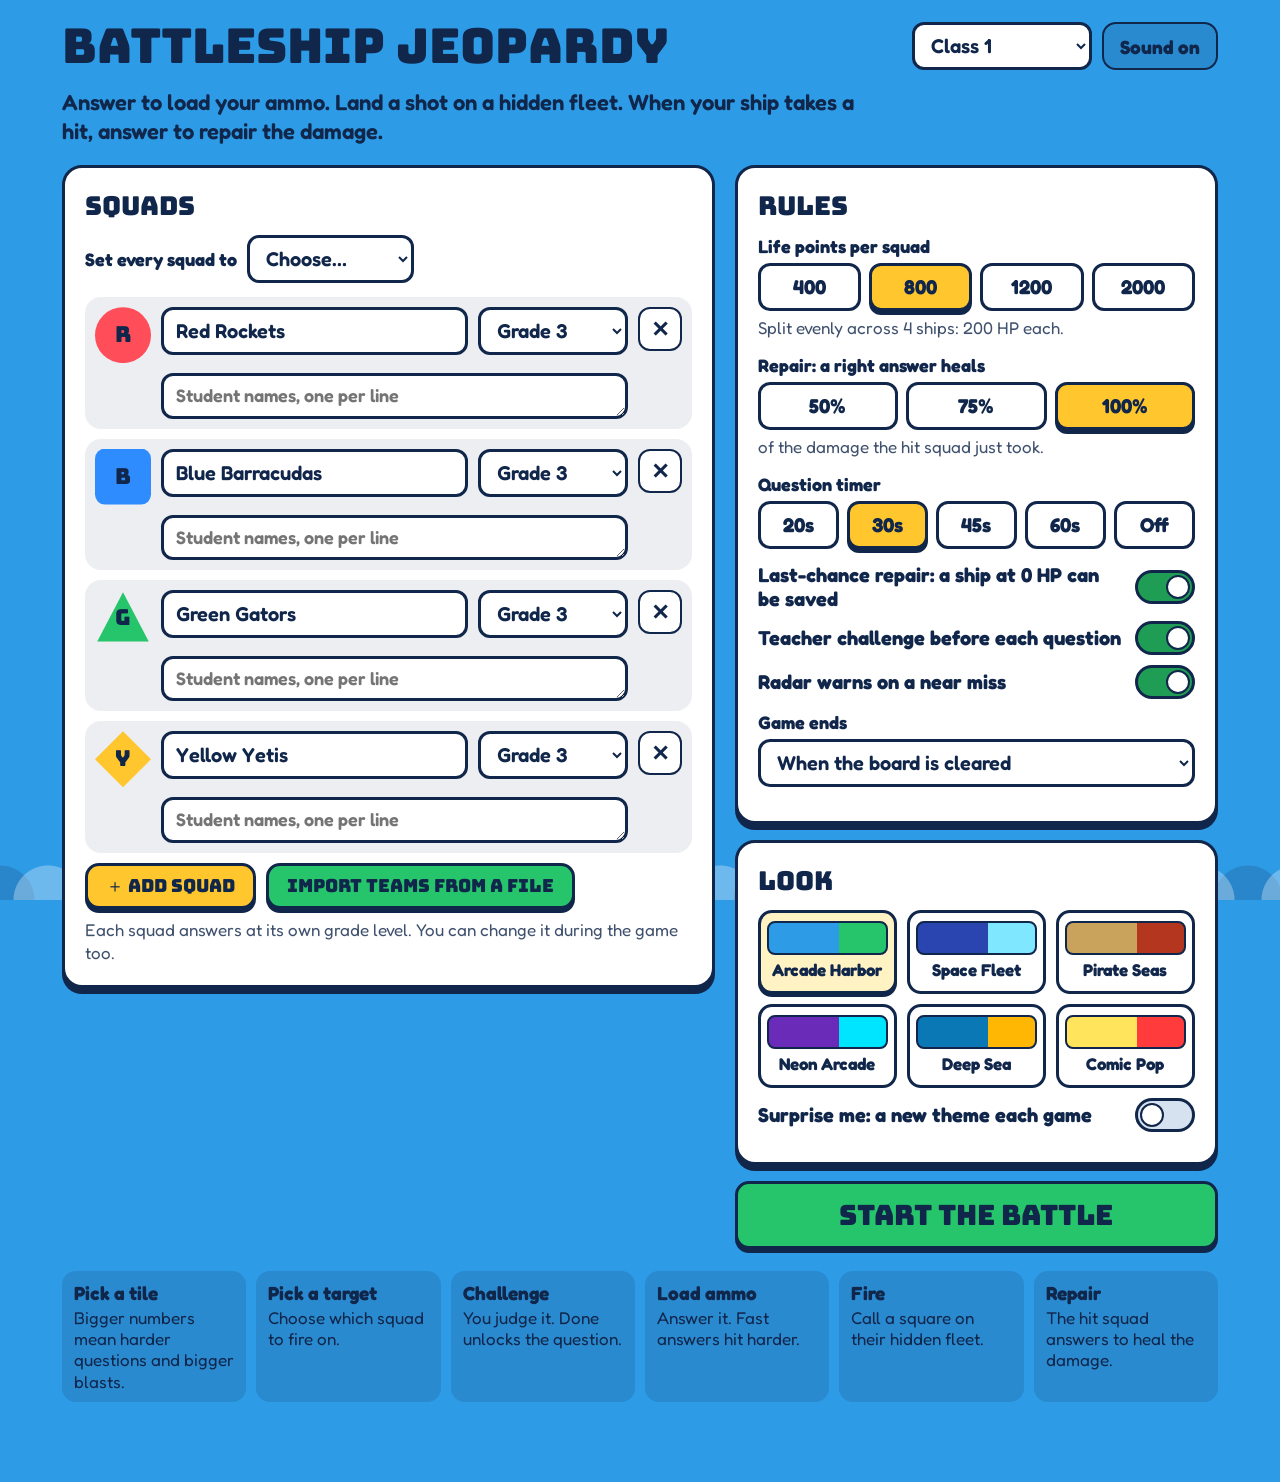
==== battleship/index.html @ d4b3b72b "Add Battleship Jeopardy v2 (Phase 1: playable core) Single-file HTML5 game at battleship/index.html," ====
<!DOCTYPE html>
<html lang="en">
<head>
<meta charset="utf-8">
<meta name="viewport" content="width=device-width,initial-scale=1">
<title>Battleship Jeopardy</title>
<link rel="preconnect" href="https://fonts.googleapis.com">
<link rel="preconnect" href="https://fonts.gstatic.com" crossorigin>
<link href="https://fonts.googleapis.com/css2?family=Alegreya+SC:wght@400;700&family=Bangers&family=Baloo+2:wght@400;600;700&family=Bungee&family=Chakra+Petch:wght@400;600;700&family=Comic+Neue:wght@400;700&family=Fredoka:wght@400;500;600;700&family=Orbitron:wght@500;700&family=Pirata+One&family=Rajdhani:wght@500;600;700&display=swap" rel="stylesheet">
<style>
/* Battleship Jeopardy v2. Theme tokens are set on :root by applyTheme(); the active team's color floods the page background. */
:root{
  --disp:'Bungee','Arial Black',sans-serif; --body:'Fredoka','Trebuchet MS',sans-serif;
  --panel:#FFFFFF; --pInk:#10264A; --line:#10264A; --lw:3px; --r:20px; --sh:0 6px 0 #10264A;
  --head:#10264A; --headInk:#FFFFFF; --tile:#FFC62E; --tileInk:#10264A; --tline:#10264A; --tsh:0 4px 0 #10264A;
  --used:#D6E2EF; --usedInk:#5B7396; --btn:#26C46B; --btnInk:#10264A;
  --ink:#10264A; --inkRgb:16,38,74; --bgHex:#2E9BE6; --soft:rgba(16,38,74,.14); --softLine:rgba(16,38,74,.28); --pSoft:rgba(16,38,74,.08);
  --good:#1F9D55; --bad:#D64545; --s:1;
}
*{box-sizing:border-box}
html,body{margin:0;min-height:100%}
body{font-family:var(--body);color:var(--ink);background:var(--bg,#2E9BE6);background-attachment:fixed;-webkit-tap-highlight-color:transparent;overflow-x:hidden}
body.playing{overflow:hidden;height:100%}
h1,h2,h3,h4,p{margin:0}
button{font:inherit;color:inherit;cursor:pointer;border:0;background:none;padding:0}
button:disabled{cursor:not-allowed}
input,select,textarea{font:inherit;color:inherit}
:focus-visible{outline:4px solid var(--ink);outline-offset:3px}
[hidden]{display:none!important}
.sr{position:absolute;width:1px;height:1px;overflow:hidden;clip:rect(0 0 0 0)}
.disp{font-family:var(--disp)}

/* ---------- shared pieces ---------- */
.card{background:var(--panel);color:var(--pInk);border:var(--lw) solid var(--line);border-radius:var(--r);box-shadow:var(--sh);padding:20px}
.btn{display:inline-flex;align-items:center;justify-content:center;gap:10px;min-height:56px;padding:8px 26px;border-radius:calc(var(--r) - 6px);border:var(--lw) solid var(--line);background:var(--btn);color:var(--btnInk);box-shadow:var(--tsh);font-family:var(--disp);font-size:22px;line-height:1.1;text-align:center}
.btn:hover:not(:disabled){filter:brightness(1.07);transform:translateY(-2px)}
.btn:active:not(:disabled){transform:translateY(3px)}
.btn:disabled{opacity:.5;box-shadow:none}
.btn.sm{min-height:46px;padding:6px 18px;font-size:18px}
.btn.lg{min-height:68px;font-size:28px}
.btn.block{display:flex;width:100%}
.btn.ghost{background:transparent;color:var(--pInk);box-shadow:none}
.btn.sun{background:var(--tile);color:var(--tileInk)}
.btn.bad{background:var(--bad);color:#fff}
.chip{display:inline-flex;align-items:center;padding:6px 16px;border-radius:99px;font-weight:700;font-size:20px;line-height:1.1;white-space:nowrap;background:var(--soft);color:var(--ink)}
.chip.solid{background:var(--head);color:var(--headInk)}
.chip.pan{background:var(--pSoft);color:var(--pInk)}
.ibtn{width:48px;height:48px;border-radius:14px;display:inline-flex;align-items:center;justify-content:center;gap:6px;border:2px solid var(--ink);background:var(--soft);color:var(--ink);font-weight:700}
.ibtn.wide{width:auto;padding:0 16px;font-size:19px}
.badge{flex:none;display:flex;align-items:center;justify-content:center;font-family:var(--disp);line-height:1}

/* ---------- setup screen (scrolls) ---------- */
#setup{max-width:1200px;margin:0 auto;padding:22px 22px 80px}
.hdr{display:flex;align-items:center;justify-content:space-between;gap:14px;flex-wrap:wrap;margin-bottom:18px}
.hdr h1{font-family:var(--disp);font-weight:400;font-size:clamp(30px,5vw,48px);line-height:1;color:var(--ink)}
.hdr .row{display:flex;gap:10px;flex-wrap:wrap;align-items:center}
.hero{margin:0 0 20px;font-size:22px;font-weight:600;max-width:820px;line-height:1.3}
.grid2{display:grid;grid-template-columns:minmax(0,1.35fr) minmax(0,1fr);gap:20px;align-items:start}
@media (max-width:960px){.grid2{grid-template-columns:1fr}}
.card h3{font-family:var(--disp);font-weight:400;font-size:26px;margin-bottom:12px}
.stack{display:grid;gap:16px}
.lbl{display:block;font-size:18px;font-weight:700;margin-bottom:6px}
.note{font-size:17px;line-height:1.35;opacity:.8}
.field{margin-bottom:14px}
input[type=text],input[type=number],select,textarea{width:100%;min-height:48px;padding:8px 12px;border-radius:12px;border:3px solid var(--line);background:#fff;color:#10264A;font-size:20px;font-weight:600}
textarea{resize:vertical;line-height:1.3}
.seg{display:flex;gap:8px;flex-wrap:wrap}
.seg button{flex:1;min-width:64px;min-height:48px;padding:0 12px;border-radius:12px;border:3px solid var(--line);background:#fff;color:#10264A;font-weight:700;font-size:20px}
.seg button[aria-pressed=true]{background:var(--tile);color:var(--tileInk);box-shadow:var(--tsh)}
.tgl{display:flex;align-items:center;justify-content:space-between;gap:14px;margin:10px 0;font-size:20px;font-weight:700;line-height:1.2;cursor:pointer}
.tgl input{position:absolute;opacity:0;width:1px;height:1px}
.tgl .tr{flex:none;width:60px;height:34px;border-radius:99px;border:3px solid var(--line);background:#D6E2EF;padding:2px;display:flex;justify-content:flex-start;transition:background .15s}
.tgl .tr i{width:24px;height:24px;border-radius:50%;background:#fff;border:2px solid var(--line)}
.tgl input:checked + .tr{background:var(--good);justify-content:flex-end}
.tgl input:focus-visible + .tr{outline:4px solid var(--ink);outline-offset:3px}
.themes{display:grid;grid-template-columns:repeat(3,minmax(0,1fr));gap:10px}
.th{display:flex;flex-direction:column;align-items:center;gap:6px;padding:8px 6px;border-radius:14px;border:3px solid var(--line);background:#fff;color:#10264A;font-weight:700;font-size:17px;line-height:1.1;min-height:84px}
.th[aria-pressed=true]{background:#FFF3C4;box-shadow:0 3px 0 var(--line)}
.th i{display:block;width:100%;height:34px;border-radius:8px;border:2px solid #10264A}
.trow{display:grid;grid-template-columns:56px minmax(0,1fr) 150px 44px;gap:10px;align-items:start;padding:10px;border-radius:16px;background:var(--pSoft);margin-bottom:10px}
.trow .badge{width:56px;height:56px;font-size:20px}
.trow textarea{grid-column:2 / 4;min-height:44px;font-size:18px}
.trow .x{width:44px;height:44px;border-radius:12px;border:2px solid var(--line);background:#fff;font-size:22px;font-weight:700;color:#10264A}
.resume{display:flex;gap:14px;align-items:center;justify-content:space-between;flex-wrap:wrap;margin-bottom:18px;background:var(--tile);color:var(--tileInk)}
.resume b{font-size:22px}
.steps{display:grid;grid-template-columns:repeat(6,minmax(0,1fr));gap:10px;margin-top:22px}
@media (max-width:960px){.steps{grid-template-columns:repeat(2,minmax(0,1fr))}}
.steps div{background:var(--soft);border-radius:14px;padding:10px 12px;font-size:17px;line-height:1.25}
.steps b{display:block;font-size:19px;margin-bottom:2px}

/* ---------- game stage (fixed 1440x900, scaled to fit) ---------- */
#game{position:fixed;inset:0;overflow:hidden}
#stage{position:absolute;left:50%;top:50%;width:1440px;height:900px;margin:-450px 0 0 -720px;transform:scale(var(--s));transform-origin:center center;padding:18px 28px 22px;display:flex;flex-direction:column;gap:14px;color:var(--ink)}
.top{height:48px;flex:none;display:flex;align-items:center;justify-content:space-between}
.top .l{display:flex;align-items:center;gap:14px;min-width:0}
.brand{font-family:var(--disp);font-size:28px;line-height:1;letter-spacing:.02em;white-space:nowrap}
.top .r{display:flex;gap:10px}
.banner{height:104px;flex:none;display:flex;align-items:center;gap:24px}
.banner .badge{width:96px;height:96px;background:var(--ink);color:var(--bgHex);font-size:46px}
.bn-name{font-family:var(--disp);line-height:1.02;white-space:nowrap}
.bn-sub{font-size:30px;font-weight:700;line-height:1.1;margin-top:2px}
.cols{height:680px;flex:none;display:flex;gap:20px}
.left,.qleft,.qright{width:300px;flex:none;padding:18px;border-radius:var(--r);background:var(--soft);border:2px solid var(--softLine);display:flex;flex-direction:column;gap:10px;overflow:hidden}
.cap{font-size:18px;font-weight:700;letter-spacing:.12em;text-transform:uppercase}
.upname{font-family:var(--disp);line-height:1.04;overflow-wrap:anywhere}
.mems{display:flex;flex-direction:column;gap:6px}
.mem{padding:4px 12px;font-size:28px;font-weight:600;line-height:1.1;overflow-wrap:anywhere}
.mem.up{padding:6px 12px;border-radius:12px;font-size:30px;font-weight:700;background:var(--ink);color:var(--bgHex)}
.shp .row{display:flex;justify-content:space-between;font-size:20px;font-weight:700}
.bar{height:14px;border-radius:99px;background:rgba(var(--inkRgb),.22);overflow:hidden;margin-top:3px}
.bar i{display:block;height:100%;border-radius:99px}
.shp.sunk{opacity:.45;text-decoration:line-through}
.board{flex:1;min-width:0;padding:16px;display:grid;grid-template-columns:repeat(5,minmax(0,1fr));grid-template-rows:72px repeat(5,minmax(0,1fr));gap:10px;background:var(--panel);color:var(--pInk);border:var(--lw) solid var(--line);border-radius:var(--r);box-shadow:var(--sh)}
.cat{display:flex;flex-direction:column;align-items:center;justify-content:center;text-align:center;padding:4px 6px;border-radius:calc(var(--r) - 8px);background:var(--head);color:var(--headInk)}
.cat b{font-family:var(--disp);font-weight:400;font-size:21px;line-height:1.05}
.tile{position:relative;display:flex;align-items:center;justify-content:center;border-radius:calc(var(--r) - 8px);border:var(--lw) solid var(--tline);background:var(--tile);color:var(--tileInk);box-shadow:var(--tsh);font-family:var(--disp);font-size:40px;line-height:1}
.tile:hover:not(:disabled){filter:brightness(1.08);transform:translateY(-2px)}
.tile:disabled{cursor:not-allowed}
.tile.used{border-style:dashed;border-color:var(--usedInk);background:var(--used);color:var(--usedInk);box-shadow:none}
.tile .bolt{position:absolute;top:6px;right:6px}
.tile.lock{opacity:.55}
.side{width:300px;flex:none;padding:14px;display:flex;flex-direction:column;gap:8px;background:var(--panel);color:var(--pInk);border:var(--lw) solid var(--line);border-radius:var(--r);box-shadow:var(--sh);overflow:hidden}
.side h4{font-family:var(--disp);font-weight:400;font-size:22px;padding:2px 4px}
.sq{display:flex;align-items:center;gap:10px;padding:7px 10px;border-radius:12px;background:var(--pSoft)}
.sq .badge{width:40px;height:40px;font-size:18px}
.sq .nm{font-weight:700;font-size:20px;line-height:1.1;white-space:nowrap;overflow:hidden;text-overflow:ellipsis}
.sq .hb{display:flex;align-items:center;gap:8px;margin-top:4px}
.sq .hb .bar{flex:1;height:12px;margin:0;background:rgba(128,128,128,.28)}
.sq .hb span{font-size:16px;font-weight:700;min-width:40px;text-align:right}
.sq>div:last-child{flex:1;min-width:0}
.sq.on{background:var(--ink);color:var(--bgHex)}
.sq.out{opacity:.5}
.compact .sq{padding:4px 8px}.compact .sq .badge{width:30px!important;height:30px!important;font-size:13px!important}.compact .sq .nm{font-size:17px}.compact .sq .hb{margin-top:2px}.compact .side{gap:5px}

/* ---------- question layer (inside the stage) ---------- */
#qlayer{position:absolute;inset:0;padding:18px 28px 22px;display:flex;flex-direction:column;gap:14px;z-index:20}
#qlayer .bg{position:absolute;inset:0;z-index:-1;background:var(--bg);background-attachment:fixed}
.qcols{height:680px;flex:none;display:flex;gap:20px}
.qmid{flex:1;min-width:0;padding:18px;display:flex;flex-direction:column;gap:14px;background:var(--panel);color:var(--pInk);border:var(--lw) solid var(--line);border-radius:var(--r);box-shadow:var(--sh);overflow:hidden}
.chips{display:flex;gap:10px;flex-wrap:wrap}
.qtext{font-family:var(--disp);font-size:40px;line-height:1.14;overflow-wrap:anywhere}
.qtext.eq{font-size:64px;text-align:center;padding:14px 0}
.opts{display:grid;grid-template-columns:repeat(2,minmax(0,1fr));gap:14px}
.opt{display:flex;align-items:center;gap:16px;min-height:92px;padding:12px 18px;text-align:left;font-size:36px;font-weight:700;line-height:1.1;border-radius:calc(var(--r) - 6px);border:var(--lw) solid var(--tline);background:var(--tile);color:var(--tileInk);box-shadow:var(--tsh)}
.opt:hover:not(:disabled){filter:brightness(1.07)}
.opt b{flex:none;width:48px;height:48px;border-radius:50%;display:flex;align-items:center;justify-content:center;font-family:var(--disp);font-weight:400;font-size:24px;background:var(--head);color:var(--headInk)}
.opt span{flex:1;overflow-wrap:anywhere}
.opt.ok{background:var(--good);color:#fff;border-color:var(--line)}
.opt.ok b{background:#fff;color:var(--good)}
.opt.no{background:var(--bad);color:#fff}
.opt.no b{background:#fff;color:var(--bad)}
.opt.dim{border-style:dashed;border-color:var(--usedInk);background:var(--used);color:var(--usedInk);box-shadow:none}
.fb{padding:12px 16px;border-radius:14px;background:var(--pSoft);font-size:22px;line-height:1.3}
.fb h3{font-family:var(--disp);font-weight:400;font-size:28px;margin-bottom:4px}
.fb.ok h3{color:var(--good)}.fb.no h3{color:var(--bad)}
.qright{align-items:center;text-align:center}
.qright .fb{width:100%;text-align:left;background:rgba(var(--inkRgb),.14);color:var(--ink)}
.qright .fb h3{color:var(--ink)}
.ring{position:relative;width:190px;height:190px;flex:none}
.ring svg{display:block}
.ring .n{position:absolute;inset:0;display:flex;flex-direction:column;align-items:center;justify-content:center}
.ring .n b{font-family:var(--disp);font-weight:400;font-size:66px;line-height:1}
.ring .n small{font-size:18px;font-weight:700}
.tctl{display:flex;gap:8px;justify-content:center}
.big{font-family:var(--disp);font-weight:400;font-size:52px;line-height:1}
.pendbar{display:flex;height:30px;border-radius:99px;overflow:hidden;background:rgba(var(--inkRgb),.22)}
.note-box{margin-top:6px;padding:12px 14px;border-radius:12px;background:var(--ink);color:var(--bgHex);font-size:22px;font-weight:700;line-height:1.2}
.targets{display:grid;grid-template-columns:repeat(2,minmax(0,1fr));gap:12px;overflow:auto;padding:4px}
.tgt{display:flex;align-items:center;gap:12px;padding:10px 14px;min-height:78px;border-radius:calc(var(--r) - 6px);border:var(--lw) solid var(--line);background:var(--tc);color:var(--ti);text-align:left}
.tgt .badge{width:48px;height:48px;font-size:20px;background:var(--ti);color:var(--tc)}
.tgt b{display:block;font-size:24px;line-height:1.1}.tgt small{font-size:17px;font-weight:600}
.tgt.sel{outline:5px solid var(--pInk);outline-offset:2px}
.sea{display:grid;grid-template-columns:36px repeat(7,64px);grid-auto-rows:64px;gap:6px;align-items:center;justify-items:center;margin:0 auto}
.sea .ax{font-weight:700;font-size:20px}
.sc{width:64px;height:64px;border-radius:12px;border:3px solid var(--line);background:rgba(var(--inkRgb),.10);color:var(--pInk);font-weight:700;font-size:28px;display:flex;align-items:center;justify-content:center}
.sc:hover:not(:disabled){background:rgba(var(--inkRgb),.25)}
.sc.m{background:rgba(var(--inkRgb),.35)}
.sc.n{background:#FFE7A3;color:#10264A}
.sc.h{background:var(--bad);color:#fff}
.sc.s{background:#111;color:#fff;border-color:#111}
.sc:disabled{cursor:not-allowed}
.calc{width:100%;border-collapse:collapse;font-size:24px}
.calc td{padding:6px 4px;border-bottom:2px solid var(--pSoft)}
.calc td:last-child{text-align:right;font-weight:700}
.calc tr.tot td{font-weight:700;border-bottom:0;font-size:28px}

/* ---------- modal + victory ---------- */
.modal{position:fixed;inset:0;z-index:100;background:rgba(0,0,0,.6);display:flex;align-items:center;justify-content:center;padding:18px}
.sheet{width:min(920px,100%);max-height:92vh;overflow:auto;background:var(--panel);color:var(--pInk);border:var(--lw) solid var(--line);border-radius:var(--r);box-shadow:var(--sh);padding:22px}
.sheet h2{font-family:var(--disp);font-weight:400;font-size:30px;margin-bottom:12px}
.glist{display:grid;grid-template-columns:repeat(2,minmax(0,1fr));gap:8px;margin:10px 0}
.glist .g{padding:8px 12px;border-radius:12px;background:var(--tc);color:var(--ti);font-size:18px;line-height:1.25}
.glist .g b{font-size:20px}
#victory{position:fixed;inset:0;z-index:90;display:flex;align-items:center;justify-content:center;padding:18px;background:rgba(0,0,0,.45)}
.vbox{width:min(980px,100%);max-height:94vh;overflow:auto;background:var(--panel);color:var(--pInk);border:var(--lw) solid var(--line);border-radius:var(--r);box-shadow:var(--sh);padding:26px;text-align:center}
.vbox h2{font-family:var(--disp);font-weight:400;font-size:44px;line-height:1.1;margin:6px 0}
.vbox .wn{display:inline-block;padding:2px 18px;border-radius:14px;background:var(--wc);color:var(--wi)}
.stats{width:100%;border-collapse:collapse;font-size:20px;margin:14px 0;text-align:left}
.stats th,.stats td{padding:8px 10px;border-bottom:2px solid var(--pSoft)}
.stats th{font-size:16px;text-transform:uppercase;letter-spacing:.08em}
.stats .dot{display:inline-block;width:16px;height:16px;border-radius:50%;background:var(--tc);margin-right:8px;vertical-align:-2px}
.row2{display:flex;gap:12px;flex-wrap:wrap;justify-content:center}
#fx{position:fixed;inset:0;pointer-events:none;z-index:200}
.shake{animation:shake .5s}
@keyframes shake{0%,100%{translate:0 0}20%{translate:-10px 0}40%{translate:9px 0}60%{translate:-6px 0}80%{translate:4px 0}}
@media (prefers-reduced-motion:reduce){.shake{animation:none}.btn,.tile{transition:none}}

</style>
</head>
<body>
<main id="setup"></main>
<div id="game" hidden><div id="stage"></div></div>
<div id="victory" hidden><div class="vbox" id="vbox" role="dialog" aria-modal="true" aria-label="Final standings"></div></div>
<div class="modal" id="modal" hidden><div class="sheet" id="sheet" role="dialog" aria-modal="true"></div></div>
<canvas id="fx" aria-hidden="true"></canvas>
<script>
/* ============================ core rules (no DOM) ============================ */
const N=7;
const SHIPS={D:{name:'Dreadnought',len:4},C:{name:'Cruiser',len:3},F:{name:'Frigate',len:3},S:{name:'Scout',len:2}};
const SHIP_KEYS=['D','C','F','S'];
const R=(a,b)=>a+Math.floor(Math.random()*(b-a+1));
const pick=a=>a[Math.floor(Math.random()*a.length)];
const shuffle=a=>{a=a.slice();for(let i=a.length-1;i>0;i--){const j=Math.floor(Math.random()*(i+1));[a[i],a[j]]=[a[j],a[i]];}return a;};
const r5=x=>Math.round(x/5)*5;

/* ---- squad colours: 6 vivid, then the same 6 as pastels, then the pattern repeats ---- */
const VIVID=['#FF4D5A','#2F8CFF','#26C46B','#FFC62E','#9B5DF5','#FF8B2B'];
const PASTEL=['#FFB8BF','#B5D3FF','#B7EBC9','#FFEBA3','#D9C6FF','#FFD2A6'];
const teamColor=i=>(Math.floor(i/6)%2===0?VIVID[i%6]:PASTEL[i%6]);
const DEFAULT_NAMES=['Red Rockets','Blue Barracudas','Green Gators','Yellow Yetis','Purple Pirates','Orange Orcas','Rose Rays','Sky Sharks','Mint Marlins','Lemon Lobsters','Lilac Llamas','Peach Penguins'];
const defaultName=i=>DEFAULT_NAMES[i%12]+(i>=12?' '+(Math.floor(i/12)+1):'');
const lum=h=>{const v=[1,3,5].map(k=>parseInt(h.slice(k,k+2),16)/255).map(c=>c<=.03928?c/12.92:Math.pow((c+.055)/1.055,2.4));return .2126*v[0]+.7152*v[1]+.0722*v[2];};
const inkFor=h=>{const L=lum(h);return (L+.05)/(0.0199+.05)>=1.05/(L+.05)?'#10264A':'#FFFFFF';};
const MAX_TEAMS=12;

/* ---- fleet layouts: 7 rows of 7 characters. D=Dreadnought(4) C=Cruiser(3) F=Frigate(3) S=Scout(2) ---- */
const DEFAULT_TEMPLATES=[
 {id:'d1',name:'Corner Patrol',on:true,rows:['DDDD..C','......C','......C','.......','.......','......S','FFF...S']},
 {id:'d2',name:'Crossroads',on:true,rows:['C.....S','C.....S','C..D...','...D...','...D...','...D...','....FFF']},
 {id:'d3',name:'Staircase',on:true,rows:['DDDD...','.......','..CCC..','.......','....FFF','.......','SS.....']},
 {id:'d4',name:'Twin Towers',on:true,rows:['.D...F.','.D...F.','.D...F.','.D.....','...C..S','...C..S','...C...']},
 {id:'d5',name:'Fortress',on:true,rows:['.......','..DDDD.','..C.F..','..C.F..','..C.F..','.S.....','.S.....']},
 {id:'d6',name:'Scattered',on:true,rows:['S.....F','S.....F','......F','....C..','....C..','....C..','DDDD...']}
];
function parseRows(rows){
  if(!Array.isArray(rows)||rows.length!==N||rows.some(r=>typeof r!=='string'||r.length!==N))return null;
  const out=[];let total=0;
  for(const k of SHIP_KEYS){
    const cells=[];
    rows.forEach((row,r)=>[...row].forEach((ch,c)=>{if(ch===k)cells.push([r,c]);}));
    if(cells.length!==SHIPS[k].len)return null;
    const sameR=cells.every(x=>x[0]===cells[0][0]),sameC=cells.every(x=>x[1]===cells[0][1]);
    if(!sameR&&!sameC)return null;
    const s=cells.map(x=>sameR?x[1]:x[0]).sort((a,b)=>a-b);
    if(!s.every((v,i)=>i===0||v===s[i-1]+1))return null;
    out.push({key:k,cells});total+=cells.length;
  }
  const letters=rows.join('').replace(/[.]/g,'').length;
  return letters===total?out:null;
}
const TF=[(r,c)=>[r,c],(r,c)=>[r,N-1-c],(r,c)=>[N-1-r,c],(r,c)=>[N-1-r,N-1-c],(r,c)=>[c,r],(r,c)=>[c,N-1-r],(r,c)=>[N-1-c,r],(r,c)=>[N-1-c,N-1-r]];
const transformShips=(ships,t)=>ships.map(s=>({key:s.key,cells:s.cells.map(([r,c])=>TF[t](r,c))}));
/* give every squad its own layout; reuse (flipped) only when there are more squads than layouts */
function assignFleets(n,templates,mix){
  let pool=templates.filter(t=>t.on&&parseRows(t.rows));
  if(!pool.length)pool=DEFAULT_TEMPLATES;
  let order=[],out=[];
  for(let i=0;i<n;i++){
    const reused=i>=pool.length;
    if(!order.length)order=shuffle(pool);
    const t=order.pop();
    let ships=parseRows(t.rows);
    if(mix||reused)ships=transformShips(ships,R(0,7));
    out.push({ships,tpl:t.name});
  }
  return out;
}

/* ---- teams, hit points, shots ---- */
function hpPerShip(total,count){return Math.max(10,r5(total/count));}
function makeTeam(def,i,cfg,fleet){
  const per=hpPerShip(cfg.hp,fleet.ships.length);
  const ships=fleet.ships.map(s=>({key:s.key,name:SHIPS[s.key].name,len:s.cells.length,cells:s.cells,hp:per,maxHp:per,hits:0,sunk:false}));
  const map=Array.from({length:N},()=>Array(N).fill(-1));
  ships.forEach((s,si)=>s.cells.forEach(([r,c])=>map[r][c]=si));
  const color=teamColor(i);
  return{name:(def.name||'').trim()||defaultName(i),members:(def.members||[]).slice(),grade:def.grade,color,ink:inkFor(color),
    ships,map,shots:Array.from({length:N},()=>Array(N).fill('')),alive:true,mi:0,tpl:fleet.tpl,
    stats:{shots:0,hits:0,sunk:0,right:0,asked:0,dealt:0,blocked:0}};
}
const teamHp=t=>t.ships.reduce((a,s)=>a+(s.sunk?0:s.hp),0);
const teamMax=t=>t.ships.reduce((a,s)=>a+s.maxHp,0);
const shipsAfloat=t=>t.ships.filter(s=>!s.sunk).length;

function shotAt(t,r,c,hints){
  const si=t.map[r][c];
  if(si<0){
    let near=false;
    if(hints)for(let a=-1;a<=1;a++)for(let b=-1;b<=1;b++){const y=r+a,x=c+b;if(y>=0&&x>=0&&y<N&&x<N&&t.map[y][x]>=0&&t.shots[y][x]!=='h'&&t.shots[y][x]!=='s')near=true;}
    t.shots[r][c]=near?'n':'m';
    return{type:near?'near':'miss'};
  }
  t.shots[r][c]='h';t.ships[si].hits++;
  return{type:'hit',si};
}
/* speed bonus: answering in the first third of the time gives x1.5, the second third x1.25 */
const speedMult=f=>f<.33?1.5:f<.66?1.25:1;
function calcDamage({value,surge,mult,shieldOk,shieldPct}){
  const base=value*(surge?2:1),dmg=r5(base*mult);
  const blocked=shieldOk?r5(dmg*shieldPct/100):0;
  return{base,dmg,blocked,final:dmg-blocked};
}
/* a ship goes down when its own HP runs out OR every square of it has been hit (its leftover HP is lost) */
function applyDamage(t,si,dmg){
  const s=t.ships[si],before=s.hp,taken=Math.min(before,dmg);
  s.hp=before-taken;
  let finishing=0,sunk=false;
  if(s.hp<=0||s.hits>=s.len){finishing=s.hp;s.hp=0;s.sunk=true;sunk=true;s.cells.forEach(([r,c])=>t.shots[r][c]='s');}
  if(t.ships.every(x=>x.sunk))t.alive=false;
  return{before,taken,finishing,sunk,eliminated:!t.alive};
}

/* ============================ mental math (always fresh, short, no paper) ============================ */
const sup=n=>String(n).split('').map(d=>'⁰¹²³⁴⁵⁶⁷⁸⁹'[d]||d).join('');
const sub=n=>String(n).split('').map(d=>'₀₁₂₃₄₅₆₇₈₉'[d]||d).join('');
const NM=['Emma','Liam','Ava','Noah','Mia','Lucas','Zoe','Ethan','Sofia','Mateo'];
const EM=['🍎','🍪','⭐','🎈','🐟','⚽','🍕','🧩','🚀','🐢'];

/* multiple choice from a number; wrong answers are near misses (off by 1, 2, 10...) */
function numQ(q,ans,exp,o={}){
  const u=o.u||1,fmt=o.fmt||String,seen=new Set([ans]),out=[];
  const lo=o.neg?-Infinity:(o.min!=null?o.min:0),hi=o.max!=null?o.max:Infinity;
  const add=v=>{v=+(+v).toFixed(4);if(!seen.has(v)&&v>=lo&&v<=hi&&out.length<3){seen.add(v);out.push(v);}};
  (o.x||[]).forEach(add);
  const d=[1,-1,2,-2,3,-3,5,-5,10,-10];if(Math.abs(ans)>=100)d.push(100,-100,20,-20);
  shuffle(d).forEach(k=>add(ans+k*u));
  for(let k=1;out.length<3&&k<60;k++)add(ans+k*u);
  return{q,a:fmt(ans),w:out.map(fmt),exp};
}
/* multiple choice from text answers */
const txtQ=(q,a,w,exp)=>({q,a,w:shuffle(w.filter(x=>x!==a)).slice(0,3),exp});

const add=(a,b,o)=>numQ(`${a} + ${b} = ?`,a+b,`${a} + ${b} = ${a+b}`,o);
const sbt=(a,b,o)=>numQ(`${a} − ${b} = ?`,a-b,`${a} − ${b} = ${a-b}`,o);
const mul=(a,b,o)=>numQ(`${a} × ${b} = ?`,a*b,`${a} × ${b} = ${a*b}`,Object.assign({x:[a+b]},o));
const div=(a,b)=>numQ(`${a*b} ÷ ${b} = ?`,a,`${a} × ${b} = ${a*b}, so ${a*b} ÷ ${b} = ${a}`,{x:[b]});
const gap=(a,t,o)=>numQ(`${a} + ? = ${t}`,t-a,`${a} + ${t-a} = ${t}`,o);
const gap2=(b,t,o)=>numQ(`? + ${b} = ${t}`,t-b,`${t-b} + ${b} = ${t}`,o);
const dbl=(a)=>numQ(`Double ${a} = ?`,a*2,`${a} + ${a} = ${a*2}`);
const half=(a)=>numQ(`Half of ${a*2} = ?`,a,`${a} + ${a} = ${a*2}`);
const skip=(s,st)=>{const n=[0,1,2,3].map(i=>s+i*st);return numQ(`${n.join(', ')}, ?`,s+4*st,`Count by ${st}s: next is ${s+4*st}`,{x:[s+5*st,s+3*st+1]});};
const nm=()=>pick(NM),em=()=>pick(EM);
/* short word problems: a name, a number, an emoji, one question */
const wAdd=(a,b,o)=>{const e=em();return numQ(`${nm()} has ${a} ${e}. Gets ${b} more. Total?`,a+b,`${a} + ${b} = ${a+b}`,o);};
const wSub=(a,b,o)=>{const e=em();return numQ(`${nm()} has ${a} ${e}. Gives ${b} away. Left?`,a-b,`${a} − ${b} = ${a-b}`,o);};
const wGrp=(a,b)=>{const e=em();return numQ(`${a} bags, ${b} ${e} in each. How many ${e}?`,a*b,`${a} × ${b} = ${a*b}`,{x:[a+b]});};
const wShare=(a,b)=>{const e=em();return numQ(`${a*b} ${e} shared by ${b} kids. Each gets?`,a,`${a*b} ÷ ${b} = ${a}`,{x:[b]});};
const wMore=(a,b)=>{const [n,m]=shuffle(NM).slice(0,2);return numQ(`${n} has ${a+b} ⭐. ${m} has ${a}. How many more?`,b,`${a+b} − ${a} = ${b}`);};
const wCost=(p,k)=>numQ(`1 snack costs $${p}. Buy ${k}. Total?`,p*k,`${k} × $${p} = $${p*k}`,{fmt:n=>'$'+n,x:[p+k]});
const wTime=(a,b)=>numQ(`Class is ${a} min. ${b} min are gone. Minutes left?`,a-b,`${a} − ${b} = ${a-b}`);
const frac=(n,d,w)=>{ /* n/d of w */
  const a=w/d*n;return numQ(`${n}/${d} of ${w} = ?`,a,`${w} ÷ ${d} = ${w/d}${n>1?`, then × ${n} = ${a}`:''}`,{x:[w/d]});};
const pct=(p,b)=>numQ(`${p}% of ${b} = ?`,b*p/100,`${p}% of ${b} = ${b*p/100}`,{x:[b-b*p/100]});
const rnd=(n,to)=>{if(n%to===0)n+=R(1,to-1);if(n%to===to/2)n+=1;const a=Math.round(n/to)*to;return numQ(`Round ${n} to the nearest ${to}`,a,`${n} is closest to ${a}`,{u:to});};
const fracAdd=()=>{const t=pick([[1,4,1,4,'1/2'],[1,2,1,4,'3/4'],[1,8,3,8,'1/2'],[2,5,1,5,'3/5'],[1,3,1,3,'2/3'],[3,10,2,10,'1/2'],[1,6,2,6,'1/2']]);
  const ans=t[4],pool=['1/2','3/4','2/3','1/4','3/5','2/5','4/5','3/8','5/6'];
  return txtQ(`${t[0]}/${t[1]} + ${t[2]}/${t[3]} = ?`,ans,shuffle(pool),`${t[0]}/${t[1]} + ${t[2]}/${t[3]} = ${ans}`);};
const bigger=(a,b)=>txtQ(`Which is bigger: ${a} or ${b}?`,String(Math.max(a,b)),[String(Math.min(a,b)),'They are equal','Can\'t tell'],`${Math.max(a,b)} is greater than ${Math.min(a,b)}`);
const intq=(a,op,b)=>{const ans=op==='+'?a+b:op==='−'?a-b:a*b;const A=a<0?`(${a})`:a,B=b<0?`(${b})`:b;
  return numQ(`${A} ${op} ${B} = ?`,ans,`${A} ${op} ${B} = ${ans}`,{neg:true,x:[-ans]});};
const solve=(a,x,b)=>{ /* a·x + b = total */
  const t=a*x+b;
  return numQ(a===1?`x + ${b} = ${t}`:`${a}x + ${b} = ${t}`,x,`${t} − ${b} = ${a*x}${a>1?`, then ÷ ${a} = ${x}`:''}`,{fmt:n=>'x = '+n,x:[t-b]});};
const solveMul=(a,x)=>numQ(`${a}x = ${a*x}`,x,`${a*x} ÷ ${a} = ${x}`,{fmt:n=>'x = '+n,x:[a]});
const TRIPLES=[[3,4,5],[5,12,13],[6,8,10],[9,12,15],[8,15,17],[7,24,25]];

/* MATH[grade][tier]: a function that returns a fresh question. Tier 0 is easiest. */
const MATH=[
 /* K */[
  ()=>add(R(1,3),R(1,2),{max:6}),
  ()=>pick([()=>sbt(R(3,5),R(1,2),{max:6}),()=>wAdd(R(1,4),R(1,4),{max:9})])(),
  ()=>gap(R(1,9),10,{max:10}),
  ()=>pick([()=>wSub(R(5,9),R(1,4),{max:10}),()=>add(R(3,6),R(2,4),{max:11})])()],
 /* G1 */[
  ()=>pick([()=>add(R(2,6),R(2,4),{max:11}),()=>sbt(R(6,10),R(1,5),{max:10})])(),
  ()=>pick([()=>add(R(6,9),R(4,9)),()=>sbt(R(11,18),R(3,9))])(),
  ()=>pick([()=>gap2(R(3,9),R(11,18)),()=>gap(R(4,9),R(11,15))])(),
  ()=>pick([()=>wAdd(R(8,12),R(3,8)),()=>add(R(1,4)*10,R(1,4)*10),()=>wSub(R(12,19),R(3,9))])()],
 /* G2 */[
  ()=>pick([()=>add(R(7,9),R(5,9)),()=>sbt(R(13,18),R(5,9))])(),
  ()=>pick([()=>add(R(2,6)*10,R(1,3)*10),()=>sbt(R(5,9)*10,R(1,4)*10),()=>add(R(2,8)*10+R(0,9),10)])(),
  ()=>pick([()=>add(R(2,7)*10+R(1,5),R(1,2)*10),()=>sbt(R(5,9)*10+R(1,5),9),()=>skip(R(1,3)*5,5)])(),
  ()=>pick([()=>wAdd(R(2,6)*10+R(1,6),R(1,3)*10),()=>dbl(R(11,25)),()=>skip(R(2,9)*2,pick([2,10])),()=>wMore(R(12,30),R(3,9))])()],
 /* G3 */[
  ()=>pick([()=>mul(R(2,9),2),()=>mul(R(2,9),5),()=>mul(R(2,9),10)])(),
  ()=>pick([()=>mul(R(3,6),R(3,6)),()=>div(R(2,6),R(2,5)),()=>half(R(8,25))])(),
  ()=>pick([()=>mul(R(6,9),R(6,9)),()=>div(R(5,9),R(5,9)),()=>wGrp(R(3,7),R(3,8))])(),
  ()=>pick([()=>mul(R(2,9)*10,R(2,5)),()=>wShare(R(4,9),R(3,6)),()=>wCost(R(2,9),R(3,6)),()=>rnd(R(11,99),10)])()],
 /* G4 */[
  ()=>pick([()=>mul(R(6,9),R(6,9)),()=>div(R(6,9),R(6,9))])(),
  ()=>pick([()=>mul(R(11,19),R(2,5)),()=>mul(R(4,8),25),()=>mul(R(5,9),R(11,12))])(),
  ()=>pick([()=>frac(1,2,R(4,20)*2),()=>frac(1,4,R(3,12)*4),()=>frac(1,3,R(3,12)*3)])(),
  ()=>pick([()=>div(R(3,9)*100,R(2,5)),()=>mul(R(2,9),R(2,9)*10),()=>rnd(R(101,999),100),()=>wTime(60,R(2,9)*5)])()],
 /* G5 */[
  ()=>pick([()=>mul(R(7,9),R(7,12)),()=>div(R(7,12),R(7,9))])(),
  ()=>pick([()=>mul(R(12,25),4),()=>mul(R(3,9),R(15,25)),()=>{const a=R(1,4),b=R(1,5);return numQ(`0.${a} + 0.${b} = ?`,+(0.1*(a+b)).toFixed(1),`${a} tenths + ${b} tenths = ${a+b} tenths`,{fmt:n=>(+n).toFixed(1),u:.1});}])(),
  ()=>pick([()=>frac(3,4,R(2,8)*4),()=>frac(2,3,R(2,8)*3),()=>fracAdd()])(),
  ()=>pick([()=>{const a=R(2,9),b=R(2,6),c=R(2,6);return numQ(`${a} + ${b} × ${c} = ?`,a+b*c,`Multiply first: ${b} × ${c} = ${b*c}, then + ${a} = ${a+b*c}`,{x:[(a+b)*c]});},()=>pct(10,R(2,15)*10),()=>pct(50,R(3,20)*10)])()],
 /* G6 */[
  ()=>pick([()=>mul(R(11,15),R(6,9)),()=>mul(R(4,9),25),()=>div(R(12,16),R(6,9))])(),
  ()=>pick([()=>pct(25,R(2,12)*8),()=>pct(10,R(2,30)*10),()=>pct(50,R(3,20)*14)])(),
  ()=>pick([()=>{const [a,b,l]=pick([[4,6,12],[3,5,15],[6,8,24],[4,10,20],[6,9,18],[2,7,14]]);return numQ(`LCM of ${a} and ${b} = ?`,l,`Smallest number both ${a} and ${b} divide into: ${l}`);},()=>{const [x,y,g]=pick([[12,18,6],[24,36,12],[16,40,8],[30,45,15],[20,50,10]]);return numQ(`GCF of ${x} and ${y} = ?`,g,`Biggest number that divides both: ${g}`);},()=>{const k=R(2,5),a=R(2,5),b=R(3,6);return numQ(`${a} : ${b} = ${a*k} : ?`,b*k,`Multiply both by ${k}: ${b} × ${k} = ${b*k}`);}])(),
  ()=>pick([()=>intq(-R(2,9),'+',R(4,12)),()=>intq(R(2,8),'−',R(9,15)),()=>intq(-R(2,9),'×',R(2,6))])()],
 /* G7 */[
  ()=>pick([()=>intq(-R(3,9),'+',R(5,15)),()=>intq(R(2,9),'−',R(10,20)),()=>intq(-R(2,9),'−',R(2,9))])(),
  ()=>pick([()=>pct(20,R(2,12)*5),()=>pct(15,R(2,10)*20),()=>pct(25,R(2,15)*8)])(),
  ()=>pick([()=>solve(1,R(2,15),R(2,12)),()=>solveMul(R(2,9),R(2,12)),()=>{const a=R(2,6),x=R(2,9);return numQ(`x ÷ ${a} = ${x}`,a*x,`${x} × ${a} = ${a*x}`,{fmt:n=>'x = '+n});}])(),
  ()=>pick([()=>solve(R(2,5),R(2,9),R(1,9)),()=>intq(-R(2,9),'×',-R(2,9)),()=>{const a=R(2,4),p=R(2,5),k=R(2,4);return numQ(`${a} pens = $${a*p}. ${a*k} pens = ?`,a*k*p,`1 pen = $${p}, so ${a*k} pens = $${a*k*p}`,{fmt:n=>'$'+n});}])()],
 /* G8 */[
  ()=>pick([()=>{const n=R(5,15);return numQ(`√${n*n} = ?`,n,`${n} × ${n} = ${n*n}`);},()=>{const b=R(2,3),e=R(3,5);return numQ(`${b}${sup(e)} = ?`,b**e,`${b} multiplied ${e} times = ${b**e}`);},()=>{const b=R(2,9);return numQ(`${b}² + ${b}² = ?`,2*b*b,`${b*b} + ${b*b} = ${2*b*b}`);}])(),
  ()=>pick([()=>solve(R(2,5),R(2,12),R(1,9)),()=>{const a=R(2,6),b=R(1,8),x=R(2,9);return numQ(`${a}(x + ${b}) = ${a*(x+b)}`,x,`Divide by ${a}: x + ${b} = ${x+b}, so x = ${x}`,{fmt:n=>'x = '+n,x:[x+b]});}])(),
  ()=>pick([()=>{const [a,b,c]=pick(TRIPLES.slice(0,4));return numQ(`Legs ${a} and ${b}. Hypotenuse?`,c,`${a}² + ${b}² = ${a*a+b*b} = ${c}²`,{x:[a+b]});},()=>{const n=R(2,9);return numQ(`√${n*n*4} = ?`,2*n,`${2*n} × ${2*n} = ${4*n*n}`);}])(),
  ()=>pick([()=>{const m=pick([-4,-3,-2,2,3,4]),x1=R(0,3),y1=R(-3,3),dx=R(1,3),x2=x1+dx,y2=y1+m*dx;return numQ(`Slope through (${x1}, ${y1}) and (${x2}, ${y2})?`,m,`(${y2} − ${y1}) ÷ (${x2} − ${x1}) = ${m}`,{neg:true,x:[-m]});},()=>{const a=R(2,5),b=R(2,5);return numQ(`x${sup(a)} · x${sup(b)} = ?`,a+b,`Add the powers: ${a} + ${b} = ${a+b}`,{fmt:n=>'x'+sup(n),x:[a*b]});}])()],
 /* G9 */[
  ()=>pick([()=>{const n=R(3,12);return numQ(`x² = ${n*n}, x > 0. x = ?`,n,`${n} × ${n} = ${n*n}`,{fmt:n=>'x = '+n});},()=>{const a=R(2,6),c=R(-3,4),b=R(1,9);return numQ(`f(x) = ${a}x + ${b}. f(${c}) = ?`,a*c+b,`${a}(${c}) + ${b} = ${a*c+b}`,{neg:true});}])(),
  ()=>pick([()=>{const x=R(5,12),y=R(1,4);return numQ(`x + y = ${x+y} and x − y = ${x-y}. x = ?`,x,`Add them: 2x = ${2*x}, so x = ${x}`,{fmt:n=>'x = '+n,x:[y]});},()=>solve(R(3,7),R(2,9),R(1,9))])(),
  ()=>{const p=R(1,6),q=p+R(1,4),S=p+q,P=p*q;const f=(a,b)=>{const t=[a,b].sort((m,n)=>m-n).map(v=>v<0?'−'+(-v):String(v));return `x = ${t[0]} or ${t[1]}`;};return{q:`Solve: x² − ${S}x + ${P} = 0`,a:f(p,q),w:[f(-p,-q),f(p,-q),f(-p,q)],exp:`Factor: (x − ${p})(x − ${q}) = 0`};},
  ()=>pick([()=>{const a=R(2,6);let b=R(2,6);if(a===b)b=a+1;return numQ(`x${sup(a)} · x${sup(b)} = ?`,a+b,`Add the powers: ${a} + ${b} = ${a+b}`,{fmt:n=>'x'+sup(n),x:[a*b]});},()=>{const a=R(2,4),b=R(2,3);return numQ(`(x${sup(a)})${sup(b)} = ?`,a*b,`Multiply the powers: ${a} × ${b} = ${a*b}`,{fmt:n=>'x'+sup(n),x:[a+b]});}])()],
 /* G10 */[
  ()=>{const b=pick([2,3,5,10]),n=R(2,4);return numQ(`log${sub(b)}(${b**n}) = ?`,n,`${b} to the power ${n} = ${b**n}`,{x:[b]});},
  ()=>{const a=R(2,9),d=R(2,6),n=R(5,10);return numQ(`${a}, ${a+d}, ${a+2*d}, … Term ${n} = ?`,a+(n-1)*d,`${a} + ${n-1} × ${d} = ${a+(n-1)*d}`,{x:[a+n*d]});},
  ()=>{const b=R(3,9),c=R(1,6);return numQ(`Discriminant of x² + ${b}x + ${c}?`,b*b-4*c,`${b}² − 4(${c}) = ${b*b-4*c}`,{neg:true,x:[b*b-c,b*b+4*c]});},
  ()=>{const [n,a]=pick([['sin 30°','1/2'],['cos 60°','1/2'],['sin 45°','√2/2'],['cos 30°','√3/2'],['tan 45°','1'],['sin 90°','1']]);return txtQ(`${n} = ?`,a,['1/2','√2/2','√3/2','1','0'],`Special-angle value: ${n} = ${a}`);}]
];
const buildMath=(g,t)=>MATH[g][Math.max(0,Math.min(3,t))]();

const BANK=[
/* K */{
 sci:[["Which one is a solid you can hold?","Rock","Water|Air|Steam","A rock is a solid. It keeps its own shape."],["What do plants need to grow?","Water and sunlight","Candy and soda|Only toys|Darkness only","Plants use water, sunlight, and air to grow."],["Which body part do you use to hear?","Ears","Eyes|Nose|Hands","Ears let us hear sounds."],["Which season is usually the coldest?","Winter","Summer|Spring|Fall","Winter has the coldest weather in most places."]],
 ela:[["Which word rhymes with 'cat'?","Hat","Dog|Cup|Sun","'Cat' and 'hat' both end in the -at sound."],["What letter does 'ball' start with?","B","D|P|T","'Ball' starts with the /b/ sound."],["How many claps (syllables) are in 'banana'?","3","1|2|4","Ba-na-na has three parts."],["What mark goes at the end of a question?","Question mark","Period|Comma|Quotation mark","Questions end with a question mark (?)."]],
 hist:[["Which community helper drives a big red truck and puts out fires?","Firefighter","Mail carrier|Teacher|Baker","Firefighters put out fires and help in emergencies."],["Who is the leader of the United States government?","The President","The mail carrier|The teacher|The doctor","The President leads the country."],["What colors are the stripes on the U.S. flag?","Red and white","Blue and green|Yellow and black|Orange and purple","The flag has red and white stripes."],["Which tool shows a flat picture of places?","Map","Hammer|Spoon|Crayon","A map shows where places are."]],
 fun:[["What animal says 'quack' and swims in ponds?","Duck","Cow|Horse|Pig","Ducks quack and love water."],["How many days are in a week?","7","5|6|10","There are seven days in a week."],["What color do you get when you mix blue and yellow?","Green","Purple|Orange|Brown","Blue plus yellow makes green."],["How many legs does a spider have?","8","6|4|10","Spiders have eight legs."]],
 def:[["Which shape has 3 sides?","Triangle","Circle|Square|Star","A triangle has three sides."],["What is the opposite of 'hot'?","Cold","Big|Fast|Loud","Hot and cold are opposites."],["Which one is a fruit?","Apple","Carrot|Bread|Rice","An apple grows on a tree and is a fruit."],["Which animal says 'moo'?","Cow","Pig|Duck|Cat","Cows say moo."],["What color is the sky on a sunny day?","Blue","Red|Green|Pink","A clear daytime sky looks blue."],["How many fingers are on one hand?","5","3|4|10","One hand has five fingers."]]},
/* G1 */{
 sci:[["Which one is a living thing?","Tree","Rock|Chair|Cloud","Trees grow, need water, and make seeds."],["What do we call frozen water?","Ice","Steam|Mud|Cloud","Water becomes ice when it freezes."],["What do living green plants need from the Sun to make food?","Light","Sand|Wind|Snow","Plants use light to make their food."],["What force pulls things toward the ground?","Gravity","Magnetism|Wind|Friction","Gravity pulls objects down toward Earth."]],
 ela:[["Which word is a noun?","Dog","Run|Happy|Quickly","A noun names a person, place, or thing."],["Which word is the action verb in: 'The happy dog runs fast'?","runs","happy|dog|fast","'Runs' tells what the dog does."],["Which word is the opposite of 'big'?","Small","Tall|Loud|Fast","Big and small are opposites."],["Which word is spelled correctly?","friend","freind|frend|fren","Remember: i before e in 'friend'."]],
 hist:[["Which tool is a round model of the whole Earth?","Globe","Compass|Ruler|Clock","A globe is a 3D model of Earth."],["Which holiday celebrates the nation's independence on July 4?","Independence Day","Thanksgiving|Halloween|Earth Day","July 4 is Independence Day."],["What does a map key (legend) explain?","What the symbols mean","How old the map is|Who drew it|The weather","The key tells what each symbol stands for."],["What is a rule that everyone must follow called?","Law","Toy|Snack|Dream","Laws keep people safe and fair."]],
 fun:[["How many primary colors are there?","3","2|5|7","The primary colors are red, yellow, and blue."],["How many minutes are in one hour?","60","30|100|24","An hour has 60 minutes."],["Which planet do we live on?","Earth","Mars|Venus|Jupiter","We live on planet Earth."],["Which is the largest ocean?","Pacific Ocean","Atlantic Ocean|Indian Ocean|Arctic Ocean","The Pacific is the biggest ocean."]],
 def:[["How many sides does a square have?","4","3|5|6","A square has four equal sides."],["What day comes after Tuesday?","Wednesday","Monday|Thursday|Friday","Wednesday follows Tuesday."],["Which animal is a mammal?","Dog","Frog|Shark|Eagle","Mammals have fur and feed milk to babies."],["What is the first month of the year?","January","March|June|December","The year starts in January."],["Which season comes after winter?","Spring","Summer|Fall|Winter","Spring follows winter."],["Which number is bigger?","9","6|3|They are equal","9 is greater than 6 and 3."]]},
/* G2 */{
 sci:[["Which is a source of light?","The Sun","A rock|A mirror|A cup","The Sun makes its own light."],["What are the three states of matter?","Solid, liquid, gas","Hot, warm, cold|Rock, sand, soil|Ice, snow, hail","Matter is solid, liquid, or gas."],["What happens when the Sun heats liquid water so it becomes invisible vapor?","Evaporation","Freezing|Melting|Condensation","Evaporation turns liquid water into vapor."],["Which animal is an amphibian?","Frog","Snake|Fish|Bat","Frogs live in water and on land."]],
 ela:[["Which word is a compound word?","Sunlight","Beautiful|Running|Happy","Sunlight is 'sun' + 'light'."],["What is the plural of 'mouse'?","Mice","Mouses|Mices|Mouse","Mouse becomes mice."],["Which word means the same as 'big'?","Large","Tiny|Slow|Soft","Big and large are synonyms."],["Which sentence is correct?","She runs to school.","She run to school.|She running to school.|She runned to school.","'She runs' matches the singular subject."]],
 hist:[["What does a compass rose show on a map?","Directions","Weather|Prices|Population","It shows north, south, east, and west."],["Who was the first president of the United States?","George Washington","Abraham Lincoln|Thomas Jefferson|John Adams","George Washington was the first president."],["Which landform is surrounded by water on all sides?","Island","Valley|Mountain|Plain","An island has water all around it."],["Which landform is a high, flat area of land?","Plateau","Valley|Island|Delta","A plateau is elevated with a flat top."]],
 fun:[["Which planet is known as the Red Planet?","Mars","Venus|Saturn|Neptune","Iron oxide makes Mars look red."],["How many continents are there?","7","5|6|8","There are seven continents."],["What is the largest land animal?","African elephant","Giraffe|Hippo|Rhino","The African elephant is the largest on land."],["How many hours are in a day?","24","12|60|48","A day has 24 hours."]],
 def:[["Which animal is a reptile?","Snake","Dog|Frog|Dolphin","Snakes are reptiles."],["How many sides does a hexagon have?","6","5|8|4","Hex means six."],["What do bees make?","Honey","Milk|Silk|Sap","Bees make honey."],["In which direction does the Sun rise?","East","West|North|South","The Sun rises in the east."],["What do we call a baby dog?","Puppy","Kitten|Cub|Calf","A baby dog is a puppy."],["Which month is shortest?","February","April|June|September","February has the fewest days."]]},
/* G3 */{
 sci:[["Which is a producer in a food chain?","Grass","Rabbit|Hawk|Snake","Producers make their own food, like grass."],["What force slows things down when surfaces rub together?","Friction","Gravity|Magnetism|Buoyancy","Friction resists sliding motion."],["In which stage does a caterpillar build a chrysalis?","Pupa","Egg|Larva|Adult","The pupa stage is when the body transforms."],["What is the Sun?","A star","A planet|A moon|A comet","The Sun is a star at the center of our solar system."]],
 ela:[["What is a synonym?","A word with a similar meaning","A word with the opposite meaning|A word that sounds the same|A word that rhymes","Synonyms mean almost the same thing."],["Which word is the adjective in 'The tall tree swayed'?","tall","tree|swayed|The","'Tall' describes the tree."],["What does the prefix 'un-' mean in 'unhappy'?","Not","Again|Before|Very","'Un-' means not."],["What is the contraction of 'do not'?","don't","do'nt|dont'|d'not","The apostrophe replaces the missing 'o'."]],
 hist:[["Which ocean borders the eastern coast of the United States?","Atlantic Ocean","Pacific Ocean|Indian Ocean|Arctic Ocean","The Atlantic is on the east coast."],["What is a map scale used for?","Measuring real distances","Showing directions|Naming the map|Showing colors","Scale compares map distance to real distance."],["Lines of latitude run in which direction?","East to west","North to south|Diagonally|In circles around the poles only","Latitude lines run east-west."],["Which document begins with 'We the People'?","The U.S. Constitution","Declaration of Independence|Bill of Sale|Mayflower Compact","The Constitution opens with 'We the People'."]],
 fun:[["How many sides does an octagon have?","8","6|7|10","Oct means eight."],["Which instrument has black and white keys?","Piano","Violin|Drum|Flute","A piano has black and white keys."],["What is the hardest natural substance?","Diamond","Gold|Iron|Quartz","Diamond is the hardest natural material."],["Which inventor made the first practical light bulb in 1879?","Thomas Edison","Benjamin Franklin|Alexander Bell|Henry Ford","Edison perfected a long-lasting bulb."]],
 def:[["Which tool measures temperature?","Thermometer","Ruler|Scale|Clock","A thermometer measures temperature."],["What is the capital of the United States?","Washington, D.C.","New York City|Los Angeles|Chicago","The capital is Washington, D.C."],["Which word is a verb?","jump","blue|table|soft","Verbs show action."],["What is the opposite of 'ancient'?","Modern","Old|Broken|Dusty","Ancient means very old; modern means new."],["Which plant part takes in water from the soil?","Roots","Leaves|Flower|Seeds","Roots absorb water."],["Which gas do people need to breathe?","Oxygen","Helium|Hydrogen|Carbon dioxide","We breathe in oxygen."]]},
/* G4 */{
 sci:[["Which layer of Earth do we live on?","Crust","Mantle|Outer core|Inner core","The crust is the thin outer layer."],["What is the main energy source for Earth's weather and water cycle?","The Sun","The Moon|Earth's core|Wind","Solar energy drives the water cycle."],["Which rock forms when magma or lava cools and hardens?","Igneous","Sedimentary|Metamorphic|Mineral","Igneous means formed from fire."],["What kind of energy does a moving car have?","Kinetic energy","Nuclear energy|Stored energy|Sound energy","Kinetic energy is energy of motion."]],
 ela:[["Which word is the adverb in 'She quickly ran home'?","quickly","She|ran|home","'Quickly' tells how she ran."],["What is a metaphor?","A comparison without 'like' or 'as'","A comparison using 'like' or 'as'|An exaggeration|A word that imitates a sound","A metaphor says one thing IS another."],["Which device is 'as bright as the morning sun'?","Simile","Metaphor|Idiom|Personification","A simile compares using like or as."],["What does 'it's raining cats and dogs' mean?","It's raining very hard","Animals are falling|It's a light drizzle|The storm is over","It's an idiom for heavy rain."]],
 hist:[["Which Texas city is the state capital?","Austin","Houston|Dallas|San Antonio","Austin is the capital of Texas."],["Which explorer sailed for Spain and reached the Americas in 1492?","Christopher Columbus","Ferdinand Magellan|Marco Polo|Leif Erikson","Columbus sailed in 1492."],["What was the first permanent English colony in North America, founded in 1607?","Jamestown","Plymouth|Roanoke|Boston","Jamestown, Virginia, started in 1607."],["What are the three branches of U.S. government?","Legislative, executive, judicial","Army, navy, air force|Local, state, county|Senate, House, Cabinet","Three branches share power."]],
 fun:[["How many players per team are on the field in soccer?","11","9|10|12","Soccer teams field eleven players."],["Which is the tallest mountain above sea level?","Mount Everest","K2|Denali|Kilimanjaro","Everest is the tallest above sea level."],["Which planet is second largest and famous for its rings?","Saturn","Jupiter|Uranus|Neptune","Saturn is second largest."],["What is the largest living mammal?","Blue whale","African elephant|Orca|Sperm whale","The blue whale is the largest animal ever."]],
 def:[["How many degrees are in a right angle?","90","45|180|360","A right angle is 90 degrees."],["What is it called when water falls as rain or snow?","Precipitation","Evaporation|Condensation|Transpiration","Precipitation is water falling from clouds."],["What is the plural of 'child'?","Children","Childs|Childrens|Childes","Child becomes children."],["Which direction does a compass needle point?","North","South|East|West","Compass needles point toward magnetic north."],["Which continent is Egypt in?","Africa","Asia|Europe|South America","Egypt is in northern Africa."],["What kind of noun names a specific person or place?","Proper noun","Common noun|Adjective|Pronoun","Proper nouns are capitalized."]]},
/* G5 */{
 sci:[["Which is a physical change?","Ice melting","Wood burning|Iron rusting|Milk spoiling","Melting changes form but not the substance."],["Which Earth sphere includes all of its water?","Hydrosphere","Atmosphere|Lithosphere|Biosphere","Hydro means water."],["What process turns carbon dioxide, water, and light into glucose and oxygen?","Photosynthesis","Respiration|Digestion|Decomposition","Plants make food through photosynthesis."],["Which layer at Earth's center is solid iron and nickel?","Inner core","Outer core|Mantle|Crust","The inner core is solid under huge pressure."]],
 ela:[["Which word is a pronoun?","they","table|green|quickly","Pronouns replace nouns."],["What is the main idea of a paragraph?","The most important point","The first sentence|A small detail|The title","The main idea is what it is mostly about."],["What is the central message or lesson of a story?","Theme","Setting|Plot|Character","The theme is the underlying message."],["What is giving human traits to non-human things?","Personification","Hyperbole|Alliteration|Onomatopoeia","'The wind whispered' is personification."]],
 hist:[["Which ship carried the Pilgrims to America in 1620?","Mayflower","Santa Maria|Niña|Titanic","The Pilgrims sailed on the Mayflower."],["Who wrote most of the Declaration of Independence?","Thomas Jefferson","Ben Franklin|George Washington|John Hancock","Jefferson was the main author."],["Which 1776 document declared the colonies independent from Britain?","Declaration of Independence","The Constitution|Bill of Rights|Magna Carta","Adopted July 4, 1776."],["Which 1803 purchase doubled the size of the United States?","Louisiana Purchase","Alaska Purchase|Gadsden Purchase|Texas Annexation","The U.S. bought Louisiana from France."]],
 fun:[["How many sides does a pentagon have?","5","4|6|8","Penta means five."],["Which is the smallest planet in our solar system?","Mercury","Mars|Pluto|Venus","Mercury is the smallest planet."],["Which gas makes up about 78% of Earth's atmosphere?","Nitrogen","Oxygen|Carbon dioxide|Argon","Nitrogen is the most abundant gas in air."],["What is the capital of Canada?","Ottawa","Toronto|Vancouver|Montreal","Ottawa is Canada's capital."]],
 def:[["Which tool measures the volume of a liquid?","Graduated cylinder","Ruler|Thermometer|Balance","A graduated cylinder measures liquid volume."],["Which fraction equals 1/2?","2/4","1/4|2/3|3/4","2/4 simplifies to 1/2."],["Which word means the same as 'enormous'?","Gigantic","Tiny|Ordinary|Fragile","Enormous and gigantic are synonyms."],["Which is a renewable energy source?","Solar power","Coal|Natural gas|Oil","Sunlight does not run out."],["What is the job of red blood cells?","Carry oxygen","Fight germs|Digest food|Send signals","Red blood cells carry oxygen."],["What is the line between two states or countries called?","Border","Delta|Peninsula|Equator","A border separates regions."]]},
/* G6 */{
 sci:[["What is the basic unit of life?","Cell","Atom|Organ|Tissue","All living things are made of cells."],["Which organelle contains chlorophyll?","Chloroplast","Nucleus|Ribosome|Vacuole","Chloroplasts capture light for photosynthesis."],["Which organelle makes ATP energy through cellular respiration?","Mitochondria","Nucleus|Golgi body|Lysosome","Mitochondria are the cell's power plants."],["Which type of heat transfer needs direct contact?","Conduction","Convection|Radiation|Evaporation","Conduction passes heat through touching matter."]],
 ela:[["What is the purpose of persuasive writing?","To convince the reader","To entertain|To describe a place|To list facts only","Persuasive writing argues a position."],["The root 'tele' (as in telephone) means what?","Far","Near|Sound|Write","Tele means far."],["The Latin root 'bene' (benefit, benevolent) means what?","Good / well","Bad|Many|Over","Bene means good or well."],["What is the author's attitude toward a subject called?","Tone","Plot|Setting|Rhyme","Tone is the author's attitude."]],
 hist:[["On which river did ancient Egyptian civilization develop?","Nile River","Tigris River|Indus River|Yellow River","Egypt grew along the Nile."],["Which ancient civilization built the Colosseum?","Rome","Greece|Egypt|Persia","The Romans built the Colosseum."],["Which civilization arose between the Tigris and Euphrates Rivers?","Mesopotamia","Egypt|Rome|Phoenicia","Mesopotamia means 'between the rivers'."],["What is government by a king or queen called?","Monarchy","Democracy|Republic|Oligarchy","A monarchy is ruled by a monarch."]],
 fun:[["Which planet is closest to the Sun?","Mercury","Venus|Earth|Mars","Mercury orbits closest to the Sun."],["What is the chemical formula for water?","H₂O","CO₂|O₂|NaCl","Two hydrogen atoms and one oxygen atom."],["How many bones are in an adult human skeleton?","206","106|306|156","Adults have 206 bones."],["Which ocean holds the Mariana Trench?","Pacific Ocean","Atlantic Ocean|Indian Ocean|Arctic Ocean","The deepest trench is in the Pacific."]],
 def:[["25% as a fraction?","1/4","1/2|1/5|2/5","25 out of 100 is 1/4."],["In which atmosphere layer does weather happen?","Troposphere","Stratosphere|Mesosphere|Thermosphere","The troposphere is the lowest layer."],["What is a word with the opposite meaning called?","Antonym","Synonym|Homonym|Acronym","Antonyms are opposites."],["What is the largest organ of the human body?","Skin","Heart|Liver|Lungs","Skin covers the whole body."],["Which Greek city-state is the birthplace of democracy?","Athens","Sparta|Corinth|Thebes","Athens developed early democracy."],["Mean of 2, 4, 6?","4","3|6|12","(2+4+6) ÷ 3 = 4."]]},
/* G7 */{
 sci:[["What is the smallest unit of an element that keeps its properties?","Atom","Molecule|Cell|Electron","An atom is the basic unit of an element."],["Which is a chemical change?","Burning wood","Melting ice|Cutting paper|Boiling water","Burning makes new substances."],["What drives the movement of tectonic plates?","Mantle convection currents","Ocean tides|Wind|The Moon's gravity","Heat-driven currents in the mantle move the plates."],["What does DNA stand for?","Deoxyribonucleic acid","Dioxynitrogen acid|Dynamic nuclear acid|Dual nucleotide acid","DNA carries genetic instructions."]],
 ela:[["What type of word is 'and' in 'salt and pepper'?","Conjunction","Preposition|Adverb|Pronoun","Conjunctions join words."],["Which point of view uses 'I' and 'we'?","First person","Second person|Third person limited|Omniscient","First person is told by a character."],["Which fallacy attacks a person's character instead of their argument?","Ad hominem","Straw man|Bandwagon|False dilemma","Ad hominem means 'to the person'."],["What is an allusion?","A reference to a well-known person, place, or work","A repeated consonant sound|A direct comparison|An exaggeration","Allusions point to famous works or events."]],
 hist:[["What were the armored warriors of medieval Europe called?","Knights","Samurai|Pharaohs|Senators","Knights served feudal lords."],["Which 1215 document limited the power of the English king?","Magna Carta","Bill of Rights|Domesday Book|Mayflower Compact","King John signed Magna Carta."],["Which trade network linked East Asia with the Mediterranean?","The Silk Road","The Spice Coast|The Amber Road|The Oregon Trail","The Silk Road moved goods and ideas."],["Which period of 'rebirth' in art and learning began in Italy?","Renaissance","Reformation|Enlightenment|Industrial Revolution","Renaissance means rebirth."]],
 fun:[["Which is the largest planet?","Jupiter","Saturn|Neptune|Earth","Jupiter is the largest planet."],["Who painted the Mona Lisa?","Leonardo da Vinci","Michelangelo|Raphael|Van Gogh","Leonardo painted it in the early 1500s."],["What is the chemical symbol for gold?","Au","Go|Gd|Ag","Au comes from the Latin 'aurum'."],["About how fast does light travel?","300,000 km/s","30,000 km/s|3,000 km/s|3,000,000 km/s","Light moves about 300,000 kilometers per second."]],
 def:[["−3 + 7 = ?","4","−4|10|−10","Start at −3 and move up 7."],["Which is a prime number?","13","15|21|27","13 has only two factors: 1 and 13."],["What does a thesaurus list?","Synonyms","Maps|Rhymes only|Recipes","A thesaurus gives words with similar meanings."],["Which cell part controls the cell's activities?","Nucleus","Ribosome|Vacuole|Cell wall","The nucleus is the control center."],["On which continent is the Sahara Desert?","Africa","Asia|Australia|South America","The Sahara covers northern Africa."],["Which gas from burning fossil fuels traps heat in the atmosphere?","Carbon dioxide","Oxygen|Helium|Nitrogen","CO₂ is a greenhouse gas."]]},
/* G8 */{
 sci:[["What is the SI unit of force?","Newton","Joule|Watt|Pascal","Force is measured in newtons."],["What is the pH of a neutral solution?","7","0|10|14","Pure water is neutral at pH 7."],["What is the process of plants releasing water vapor through stomata?","Transpiration","Evaporation|Condensation|Respiration","Transpiration is part of the water cycle."],["Which bond forms when atoms share electrons?","Covalent bond","Ionic bond|Gravitational bond|Magnetic bond","Covalent bonds share electron pairs."]],
 ela:[["Which sentence uses 'their' correctly?","Their dog barked loudly.","Their going to the store.|The book is over their.|Their is a cat outside.","'Their' shows possession."],["Who is the main character's opponent called?","Antagonist","Protagonist|Narrator|Foil","The antagonist opposes the protagonist."],["Which sentence has a dangling modifier?","Walking to the store, my hat blew off in the wind.","Walking to the store, I lost my hat.|After lunch, we took a walk.|Running quickly, Mia caught the bus.","The hat wasn't walking; the modifier doesn't match the subject."],["Which device is 'jumbo shrimp'?","Oxymoron","Simile|Personification|Alliteration","Contradictory words together form an oxymoron."]],
 hist:[["Who was U.S. president during the Civil War?","Abraham Lincoln","Ulysses S. Grant|Andrew Jackson|Thomas Jefferson","Lincoln led the Union."],["Which amendment abolished slavery?","13th Amendment","1st Amendment|19th Amendment|26th Amendment","Ratified in 1865."],["Which 1863 order freed enslaved people in Confederate states?","Emancipation Proclamation","Homestead Act|Bill of Rights|Missouri Compromise","Lincoln issued it on January 1, 1863."],["Which 1803 case established judicial review?","Marbury v. Madison","Brown v. Board|Plessy v. Ferguson|Dred Scott v. Sandford","The Court claimed power to strike down laws."]],
 fun:[["What is the capital of France?","Paris","Lyon|Marseille|Nice","Paris is France's capital."],["Which element has the symbol O?","Oxygen","Gold|Osmium|Iron","O is oxygen."],["Who developed the Special Theory of Relativity in 1905?","Albert Einstein","Isaac Newton|Niels Bohr|Max Planck","Einstein published it in 1905."],["Who proposed evolution by natural selection?","Charles Darwin","Gregor Mendel|Louis Pasteur|Isaac Newton","Darwin published On the Origin of Species."]],
 def:[["√81 = ?","9","8|18|7","9 × 9 = 81."],["2³ = ?","8","6|9|5","2 × 2 × 2 = 8."],["Which law says every action has an equal and opposite reaction?","Newton's Third Law","Newton's First Law|Law of Gravity|Ohm's Law","That is Newton's Third Law."],["Which organ system includes the heart and blood vessels?","Circulatory system","Digestive system|Nervous system|Respiratory system","The circulatory system moves blood."],["What was the U.S.–Soviet rivalry after World War II called?","The Cold War","The Civil War|World War I|The Great Depression","Both sides avoided direct war."],["What do you call words that sound alike but differ in meaning, like 'their' and 'there'?","Homophones","Synonyms|Antonyms|Acronyms","Homophones sound the same."]]},
/* G9 */{
 sci:[["What is the electric charge of a proton?","Positive","Negative|Neutral|It varies","Protons are positive."],["Which kind of reaction releases heat?","Exothermic","Endothermic|Isothermal|Catalytic","Exothermic reactions give off energy."],["By Newton's Second Law, what acceleration does a 50 N net force cause on a 10 kg object?","5 m/s²","0.5 m/s²|50 m/s²|500 m/s²","a = F/m = 50 ÷ 10 = 5."],["Which organelle is the site of protein synthesis?","Ribosome","Lysosome|Golgi apparatus|Nucleolus","Ribosomes build proteins."]],
 ela:[["What is the turning point of a story called?","Climax","Exposition|Resolution|Denouement","The climax is the peak of tension."],["What is irony?","A contrast between expectation and reality","Repeated initial sounds|A direct comparison|A long speech","Irony hinges on the unexpected."],["Which term names an extended narrative whose characters and events symbolize larger ideas?","Allegory","Satire|Soliloquy|Foreshadowing","An allegory carries a hidden meaning."],["Which is an example of verbal irony?","Saying 'Great weather!' during a storm","A fire station burning down|A reader knowing a secret|Describing wind as a whisper","Verbal irony says the opposite of what is meant."]],
 hist:[["Which ancient civilization built the Parthenon?","Ancient Greece","Rome|Egypt|Persia","The Parthenon is in Athens."],["Which revolution began in France in 1789?","French Revolution","Russian Revolution|Glorious Revolution|American Revolution","It began with the storming of the Bastille."],["Which treaty ended World War I with Germany?","Treaty of Versailles","Treaty of Paris|Treaty of Ghent|Treaty of Tordesillas","Signed in 1919."],["What was the goal of Cold War 'containment'?","Stopping the spread of communism","Expanding trade with Asia|Building a bigger navy|Ending the space race","Containment aimed to limit communism."]],
 fun:[["Which country is largest by area?","Russia","Canada|China|United States","Russia is the largest country."],["What is the capital of Australia?","Canberra","Sydney|Melbourne|Perth","Canberra is the capital."],["Who patented the first practical telephone in 1876?","Alexander Graham Bell","Thomas Edison|Nikola Tesla|Guglielmo Marconi","Bell received the patent in 1876."],["What is Avogadro's number, approximately?","6.022 × 10²³","3.14 × 10⁸|9.81 × 10⁰|1.6 × 10⁻¹⁹","One mole contains about 6.022 × 10²³ particles."]],
 def:[["What is the slope of y = 3x + 2?","3","2|5|−3","In y = mx + b, the slope is m."],["Which gas is most abundant in Earth's atmosphere?","Nitrogen","Oxygen|Argon|Carbon dioxide","Nitrogen is about 78%."],["What is π to two decimal places?","3.14","3.41|3.12|2.71","π ≈ 3.14159."],["Which type of rock is marble?","Metamorphic","Igneous|Sedimentary|Volcanic","Limestone becomes marble under heat and pressure."],["Who wrote 'Romeo and Juliet'?","William Shakespeare","Charles Dickens|Mark Twain|Jane Austen","Shakespeare wrote it in the 1590s."],["What does GDP measure?","Total value of goods and services produced","Population growth|National debt|Tax rates","Gross Domestic Product."]]},
/* G10 */{
 sci:[["How many valence electrons do noble gases like neon and argon have?","8","2|4|6","A full outer shell makes them stable."],["What is the rate of change of velocity?","Acceleration","Speed|Momentum|Displacement","Acceleration is change in velocity over time."],["Which molecule carries amino acids to the ribosome?","tRNA","mRNA|rRNA|DNA","Transfer RNA delivers amino acids."],["What is the SI unit of electrical resistance?","Ohm","Volt|Ampere|Watt","Resistance is measured in ohms (Ω)."]],
 ela:[["What is a thesis statement?","The central claim of an essay","A summary of sources|The concluding sentence|A quotation","The thesis states the main argument."],["What is an unreliable narrator?","A narrator whose account cannot be fully trusted","A minor character narrating|A third-person narrator|A narrator with a long memory","Readers must question what they are told."],["Which rhetorical appeal uses logic and evidence?","Logos","Ethos|Pathos|Kairos","Logos appeals to reason."],["Which poetic form has 14 lines?","Sonnet","Haiku|Limerick|Ode","A sonnet has fourteen lines."]],
 hist:[["Which war began in 1914 after the assassination of Archduke Franz Ferdinand?","World War I","World War II|The Cold War|The Crimean War","The assassination triggered a chain of alliances."],["What was the New Deal?","Roosevelt's programs to fight the Great Depression","A treaty ending WWI|A civil rights law|A plan to rebuild Europe","FDR's programs offered relief, recovery, and reform."],["Which amendment guaranteed women the right to vote?","19th Amendment","15th Amendment|18th Amendment|21st Amendment","Ratified in 1920."],["Which 1948 program gave aid to rebuild Western Europe?","Marshall Plan","Truman Doctrine|New Deal|Lend-Lease","The Marshall Plan sent billions in aid."]],
 fun:[["What is the chemical symbol for sodium?","Na","So|S|Sd","Na comes from the Latin 'natrium'."],["Who is credited with discovering penicillin in 1928?","Alexander Fleming","Louis Pasteur|Marie Curie|Jonas Salk","Fleming noticed mold killing bacteria."],["About how old is Earth?","4.5 billion years","450 million years|45 billion years|4.5 million years","Earth formed about 4.5 billion years ago."],["What does CPU stand for?","Central Processing Unit","Central Program Utility|Computer Power Unit|Core Processing Update","The CPU runs a computer's instructions."]],
 def:[["What is the sum of a triangle's interior angles?","180°","90°|270°|360°","Always 180 degrees."],["Which process divides a cell into two identical cells?","Mitosis","Meiosis|Osmosis|Diffusion","Mitosis makes identical copies."],["Which organ produces insulin?","Pancreas","Liver|Kidney|Stomach","The pancreas makes insulin."],["Who wrote the novel '1984'?","George Orwell","Aldous Huxley|Ray Bradbury|F. Scott Fitzgerald","Orwell published it in 1949."],["Which document set up the framework of U.S. government in 1787?","The Constitution","Articles of Confederation|Bill of Rights|Declaration of Independence","Drafted in Philadelphia in 1787."],["log₁₀(1000) = ?","3","2|10|100","10³ = 1000."]]}
];

/* ============================ roster import (CSV / pasted text / Excel) ============================ */
function parseCSV(text){
  const rows=[];let row=[],cell='',q=false;
  const first=text.split(/\r?\n/).find(l=>l.trim())||'';
  const cnt={'\t':0,',':0,';':0};for(const ch of first)if(ch in cnt)cnt[ch]++;
  let delim=',',best=0;for(const d of ['\t',',',';'])if(cnt[d]>best){best=cnt[d];delim=d;}
  for(let i=0;i<text.length;i++){
    const ch=text[i];
    if(q){if(ch==='"'){if(text[i+1]==='"'){cell+='"';i++;}else q=false;}else cell+=ch;}
    else if(ch==='"')q=true;
    else if(ch===delim){row.push(cell);cell='';}
    else if(ch==='\n'||ch==='\r'){if(ch==='\r'&&text[i+1]==='\n')i++;row.push(cell);rows.push(row);row=[];cell='';}
    else cell+=ch;
  }
  row.push(cell);rows.push(row);
  return rows.map(r=>r.map(c=>c.trim())).filter(r=>r.some(c=>c));
}
const cleanName=s=>String(s||'').replace(/\s+/g,' ').trim();
const TEAM_HEAD=/^(team|group|squad|crew|table)(\s*(name|#|no\.?|number))?$/i;
const NAME_HEAD=/^(name|student|student name|full name|member|members|player|kid|child|scholar)$/i;
const FIRST_HEAD=/^(first|first name|given|given name|firstname)$/i;
const LAST_HEAD=/^(last|last name|surname|family name|lastname)$/i;

/* returns {mode:'groups'|'list', groups:[{name,members[]}], names:[...], note} */
function parseRoster(text){
  text=String(text||'').replace(/^﻿/,'');
  if(!text.trim())return{mode:'list',groups:[],names:[],note:'Nothing to read yet.'};
  /* blocks separated by blank lines = groups (title line optional) */
  if(/\n\s*\n/.test(text.trim())&&!/[,\t;]/.test(text)){
    const blocks=text.trim().split(/\n\s*\n/).map(b=>b.split(/\r?\n/).map(cleanName).filter(Boolean)).filter(b=>b.length);
    if(blocks.length>=2){
      const groups=blocks.map(b=>{const t=/^(team|group|squad|crew)\b/i.test(b[0])||/:$/.test(b[0]);return t?{name:b[0].replace(/:$/,''),members:b.slice(1)}:{name:'',members:b};});
      return{mode:'groups',groups,names:groups.flatMap(g=>g.members),note:'Groups read from blank-line breaks.'};
    }
  }
  const rows=parseCSV(text);
  if(!rows.length)return{mode:'list',groups:[],names:[],note:'Nothing to read yet.'};
  const head=rows[0].map(c=>c.toLowerCase());
  const ti=head.findIndex(c=>TEAM_HEAD.test(c)),ni=head.findIndex(c=>NAME_HEAD.test(c)),fi=head.findIndex(c=>FIRST_HEAD.test(c)),li=head.findIndex(c=>LAST_HEAD.test(c));
  const hasHeader=ti>=0||ni>=0||fi>=0;
  const body=hasHeader?rows.slice(1):rows;
  const nameOf=r=>{
    if(fi>=0&&li>=0)return cleanName((r[fi]||'')+' '+(r[li]||''));
    if(fi>=0)return cleanName(r[fi]);
    if(ni>=0)return cleanName(r[ni]);
    return null;
  };
  /* long format: one student per row with a team column */
  if(ti>=0&&(ni>=0||fi>=0)){
    const map=new Map();
    body.forEach(r=>{const t=cleanName(r[ti]),n=nameOf(r);if(!n)return;const k=t||'(no team)';if(!map.has(k))map.set(k,[]);map.get(k).push(n);});
    const groups=[...map].map(([name,members])=>({name:name==='(no team)'?'':name,members}));
    return{mode:'groups',groups,names:groups.flatMap(g=>g.members),note:`Found ${groups.length} group${groups.length===1?'':'s'} in the file.`};
  }
  /* wide format: team name then members across the row */
  if(ti>=0){
    const groups=body.map(r=>({name:cleanName(r[ti]),members:r.filter((c,i)=>i!==ti&&cleanName(c)).map(cleanName)})).filter(g=>g.name||g.members.length);
    return{mode:'groups',groups,names:groups.flatMap(g=>g.members),note:`Found ${groups.length} group${groups.length===1?'':'s'} in the file.`};
  }
  /* no header: if the first column repeats, it is a team column */
  if(!hasHeader&&body.length&&body.every(r=>r.length>=2)){
    const col=body.map(r=>cleanName(r[0]));
    if(new Set(col).size<col.length){
      const map=new Map();
      body.forEach(r=>{const t=cleanName(r[0]),n=cleanName(r.slice(1).filter(Boolean).join(' '));if(!n)return;if(!map.has(t))map.set(t,[]);map.get(t).push(n);});
      const groups=[...map].map(([name,members])=>({name,members}));
      return{mode:'groups',groups,names:groups.flatMap(g=>g.members),note:`Found ${groups.length} group${groups.length===1?'':'s'} in the file.`};
    }
  }
  /* plain list of students */
  let names;
  if(hasHeader)names=body.map(r=>nameOf(r)||cleanName(r[0])).filter(Boolean);
  else names=body.map(r=>cleanName(r.filter(Boolean).join(' '))).filter(Boolean);
  const seen=new Set();names=names.filter(n=>{const k=n.toLowerCase();if(seen.has(k))return false;seen.add(k);return true;});
  return{mode:'list',groups:[],names,note:`Found ${names.length} student${names.length===1?'':'s'}.`};
}
/* split a list into k balanced groups (shuffled) */
function splitGroups(names,k,doShuffle=true){
  k=Math.max(1,Math.min(k,names.length||1));
  const list=doShuffle?shuffle(names):names.slice();
  const groups=Array.from({length:k},()=>[]);
  list.forEach((n,i)=>groups[i%k].push(n));
  return groups;
}

/* ============================ sound: built-in synth + your own uploads ============================ */
const SOUND_SLOTS=[
 {key:'fire',label:'Cannon fire',hint:'A square is chosen'},
 {key:'hit',label:'Hit',hint:'A ship takes a hit'},
 {key:'miss',label:'Miss',hint:'Shot lands in open water'},
 {key:'deflect',label:'Deflected',hint:'A shield blocks damage'},
 {key:'sunk',label:'Ship sunk',hint:'A ship goes down'},
 {key:'correct',label:'Correct answer',hint:'Right answer'},
 {key:'wrong',label:'Wrong answer',hint:'Wrong answer or time out'},
 {key:'win',label:'Victory',hint:'A squad wins'}
];
const Snd=(()=>{
  let ctx=null,master=null,noiseBuf=null,vol=.85,on=true,db=null,persist=true;
  const custom={},playing={};
  const MAXCLIP=6000;
  function ensure(){
    if(!ctx){
      const AC=window.AudioContext||window.webkitAudioContext;if(!AC)return null;
      ctx=new AC();master=ctx.createGain();master.gain.value=vol;master.connect(ctx.destination);
      noiseBuf=ctx.createBuffer(1,ctx.sampleRate*1.5,ctx.sampleRate);
      const d=noiseBuf.getChannelData(0);for(let i=0;i<d.length;i++)d[i]=Math.random()*2-1;
    }
    if(ctx.state==='suspended')ctx.resume();
    return ctx;
  }
  const T=()=>ctx.currentTime;
  function osc(type,f0,f1,t0,dur,v,atk=.01){
    const o=ctx.createOscillator(),g=ctx.createGain();
    o.type=type;o.frequency.setValueAtTime(f0,t0);
    if(f1&&f1!==f0)o.frequency.exponentialRampToValueAtTime(Math.max(1,f1),t0+dur);
    g.gain.setValueAtTime(.0001,t0);g.gain.exponentialRampToValueAtTime(v,t0+atk);g.gain.exponentialRampToValueAtTime(.0001,t0+dur);
    o.connect(g);g.connect(master);o.start(t0);o.stop(t0+dur+.05);
  }
  function noise(t0,dur,v,type='lowpass',f0=2000,f1=200,q=1){
    const s=ctx.createBufferSource();s.buffer=noiseBuf;
    const f=ctx.createBiquadFilter();f.type=type;f.Q.value=q;
    f.frequency.setValueAtTime(f0,t0);f.frequency.exponentialRampToValueAtTime(Math.max(20,f1),t0+dur);
    const g=ctx.createGain();g.gain.setValueAtTime(v,t0);g.gain.exponentialRampToValueAtTime(.0001,t0+dur);
    s.connect(f);f.connect(g);g.connect(master);s.start(t0,Math.random()*.4);s.stop(t0+dur+.05);
  }
  function boom(t,size=1){
    noise(t,.95*size,.9,'lowpass',2400,50,.7);
    osc('sine',150,26,t,.85*size,1);
    noise(t+.015,.35,.4,'highpass',4200,900,.8);
    osc('sawtooth',90,30,t,.5*size,.22);
  }
  const synth={
    click:()=>{const t=T();osc('square',760,520,t,.05,.07);},
    tick:()=>{const t=T();osc('square',1100,1100,t,.04,.08);},
    pick:()=>{const t=T();noise(t,.28,.28,'bandpass',350,2600,2);osc('sine',380,920,t,.22,.12);},
    surge:()=>{const t=T();osc('sawtooth',180,1700,t,.75,.12,.05);[784,988,1175,1568].forEach((f,i)=>osc('triangle',f,f,t+.5+i*.07,.3,.12));},
    fire:()=>{const t=T();noise(t,.28,.55,'lowpass',3200,260,.9);osc('square',230,48,t,.26,.28);},
    hit:()=>{boom(T(),1);},
    sunk:()=>{const t=T();boom(t,1.5);boom(t+.28,1);osc('sine',520,110,t+.55,1,.16,.05);osc('triangle',330,60,t+.7,1,.12,.05);for(let i=0;i<5;i++)osc('sine',300+Math.random()*500,100,t+.9+i*.11,.12,.08);},
    miss:()=>{const t=T();noise(t,.55,.4,'bandpass',1500,450,2);osc('sine',640,170,t+.04,.26,.22);},
    deflect:()=>{const t=T();osc('sine',1320,1320,t,.6,.22);osc('sine',1760,1760,t,.42,.16);osc('sine',2640,2640,t,.25,.09);osc('square',320,1700,t,.12,.07);noise(t,.1,.2,'highpass',5000,3000);},
    correct:()=>{const t=T();[523,659,784,1047].forEach((f,i)=>osc('triangle',f,f,t+i*.075,.22,.15));osc('sine',2093,2093,t+.3,.3,.06);},
    wrong:()=>{const t=T();osc('sawtooth',190,95,t,.34,.2);osc('sawtooth',150,70,t+.17,.42,.2);},
    error:()=>{const t=T();osc('square',140,100,t,.18,.1);},
    win:()=>{const t=T();[523,659,784,1047,784,1047,1319].forEach((f,i)=>osc('triangle',f,f,t+i*.14,.3,.16));osc('sawtooth',262,262,t,1.2,.05);}
  };
  function stopClip(k){const a=playing[k];if(a){try{a.pause();}catch(e){}delete playing[k];}}
  function play(k){
    if(!on)return;
    const c=custom[k];
    if(c){
      stopClip(k);
      try{const a=new Audio(c.url);a.volume=Math.min(1,vol);playing[k]=a;a.play().catch(()=>{});setTimeout(()=>{if(playing[k]===a)stopClip(k);},MAXCLIP);}catch(e){}
      return;
    }
    try{if(!ensure())return;(synth[k]||synth.click)();}catch(e){}
  }
  /* ---- uploads are kept in IndexedDB so they survive a reload on the same browser ---- */
  function open(){
    return new Promise(res=>{
      try{
        const rq=indexedDB.open('kq-arena-sounds',1);
        rq.onupgradeneeded=()=>rq.result.createObjectStore('clips');
        rq.onsuccess=()=>{db=rq.result;res(true);};
        rq.onerror=()=>{persist=false;res(false);};
      }catch(e){persist=false;res(false);}
    });
  }
  function tx(mode,fn){
    return new Promise(res=>{
      if(!db){res(null);return;}
      try{const t=db.transaction('clips',mode),s=t.objectStore('clips');const r=fn(s);t.oncomplete=()=>res(r&&r.result!==undefined?r.result:true);t.onerror=()=>res(null);}catch(e){res(null);}
    });
  }
  async function load(){
    await open();
    if(!db)return;
    for(const s of SOUND_SLOTS){
      const rec=await tx('readonly',st=>st.get(s.key));
      if(rec&&rec.blob){custom[s.key]={name:rec.name,url:URL.createObjectURL(rec.blob)};}
    }
  }
  async function setClip(k,file){
    if(!file)return{ok:false,msg:'No file chosen.'};
    if(!/^audio\//.test(file.type)&&!/\.(mp3|wav|ogg|m4a|aac|webm)$/i.test(file.name))return{ok:false,msg:'That file is not a sound. Try an MP3, WAV or OGG.'};
    if(file.size>6*1024*1024)return{ok:false,msg:'That file is over 6 MB. Pick a shorter clip.'};
    if(custom[k])URL.revokeObjectURL(custom[k].url);
    custom[k]={name:file.name,url:URL.createObjectURL(file)};
    let saved=false;
    if(db)saved=!!(await tx('readwrite',st=>st.put({name:file.name,blob:file},k)));
    return{ok:true,saved};
  }
  async function clearClip(k){
    stopClip(k);
    if(custom[k]){URL.revokeObjectURL(custom[k].url);delete custom[k];}
    if(db)await tx('readwrite',st=>st.delete(k));
  }
  return{
    play,load,setClip,clearClip,
    clipName:k=>custom[k]?custom[k].name:null,
    unlock:()=>{try{ensure();}catch(e){}},
    get on(){return on;},set on(v){on=!!v;if(!on)Object.keys(playing).forEach(stopClip);},
    get vol(){return vol;},set vol(v){vol=Math.max(0,Math.min(1,v));if(master)master.gain.value=vol;},
    get persists(){return !!db;}
  };
})();

/* ============================ effects: explosions, splashes, shields, confetti ============================ */
const FX=(()=>{
  const cv=document.getElementById('fx'),cx=cv.getContext('2d');
  const reduce=matchMedia('(prefers-reduced-motion:reduce)').matches;
  let ps=[],raf=0,last=0;
  const rnd=(a,b)=>a+Math.random()*(b-a);
  function fit(){cv.width=innerWidth;cv.height=innerHeight;}
  fit();addEventListener('resize',fit);
  function add(p){ps.push(Object.assign({vx:0,vy:0,g:0,drag:1,size:4,grow:0,rot:0,vr:0,alpha:1,delay:0,age:0,life:1,shape:'dot',color:'#fff'},p));if(!raf){last=performance.now();raf=requestAnimationFrame(tick);}}
  function tick(now){
    const dt=Math.min(.05,(now-last)/1000);last=now;
    cx.clearRect(0,0,cv.width,cv.height);
    ps=ps.filter(p=>{
      if(p.delay>0){p.delay-=dt;return true;}
      p.age+=dt;if(p.age>=p.life)return false;
      p.vy+=p.g*dt;p.vx*=Math.pow(p.drag,dt*60);p.vy*=Math.pow(p.drag,dt*60);
      p.x+=p.vx*dt;p.y+=p.vy*dt;p.rot+=p.vr*dt;p.size+=p.grow*dt;
      const k=p.age/p.life,a=p.alpha*(1-k*k);
      cx.save();cx.globalAlpha=Math.max(0,a);cx.translate(p.x,p.y);
      if(p.shape==='dot'){cx.fillStyle=p.color;cx.beginPath();cx.arc(0,0,Math.max(.1,p.size*(1-k*.5)),0,6.283);cx.fill();}
      else if(p.shape==='smoke'){cx.fillStyle=p.color;cx.beginPath();cx.arc(0,0,Math.max(.1,p.size),0,6.283);cx.fill();}
      else if(p.shape==='ring'){cx.strokeStyle=p.color;cx.lineWidth=Math.max(1,p.width*(1-k));cx.beginPath();cx.arc(0,0,Math.max(.1,p.size),0,6.283);cx.stroke();}
      else if(p.shape==='spark'){cx.strokeStyle=p.color;cx.lineWidth=p.width||3;cx.lineCap='round';const l=Math.hypot(p.vx,p.vy)*.045;const a2=Math.atan2(p.vy,p.vx);cx.beginPath();cx.moveTo(0,0);cx.lineTo(-Math.cos(a2)*l,-Math.sin(a2)*l);cx.stroke();}
      else if(p.shape==='rect'){cx.rotate(p.rot);cx.fillStyle=p.color;cx.fillRect(-p.size/2,-p.size/4,p.size,p.size/2);}
      else if(p.shape==='flash'){const gr=cx.createRadialGradient(0,0,0,0,0,p.size);gr.addColorStop(0,'rgba(255,255,255,1)');gr.addColorStop(.35,p.color);gr.addColorStop(1,'rgba(255,120,0,0)');cx.fillStyle=gr;cx.beginPath();cx.arc(0,0,p.size,0,6.283);cx.fill();}
      cx.restore();
      return true;
    });
    if(ps.length)raf=requestAnimationFrame(tick);else{raf=0;cx.clearRect(0,0,cv.width,cv.height);}
  }
  const FIRE=['#FFF3B0','#FFC62E','#FF8B2B','#FF4D5A','#FFFFFF'];
  function blast(x,y,s=1,delay=0){
    add({x,y,shape:'flash',size:90*s,grow:60*s,life:.35,color:'#FFC62E',delay});
    add({x,y,shape:'ring',size:10,grow:260*s,width:8*s,life:.5,color:'#FFF3B0',delay});
    for(let i=0;i<Math.round(26*s);i++){const a=rnd(0,6.283),v=rnd(120,520)*s;add({x,y,vx:Math.cos(a)*v,vy:Math.sin(a)*v,shape:'spark',width:rnd(2,5),g:420,drag:.97,life:rnd(.4,.9),color:FIRE[i%FIRE.length],delay});}
    for(let i=0;i<Math.round(9*s);i++){const a=rnd(0,6.283),v=rnd(20,130)*s;add({x,y,vx:Math.cos(a)*v,vy:Math.sin(a)*v-40,shape:'smoke',size:rnd(10,22)*s,grow:rnd(18,40),color:i%2?'#3a4558':'#56627a',alpha:.55,drag:.96,life:rnd(.8,1.5),delay:delay+.05});}
    for(let i=0;i<Math.round(8*s);i++){const a=rnd(-3.4,-.2),v=rnd(160,420)*s;add({x,y,vx:Math.cos(a)*v,vy:Math.sin(a)*v,shape:'dot',size:rnd(2,4),g:900,life:rnd(.6,1.1),color:i%2?'#10264A':'#FF8B2B',delay});}
  }
  return{
    hit(x,y){if(reduce){add({x,y,shape:'flash',size:80,life:.25,color:'#FFC62E'});return;}blast(x,y,1);},
    sunk(x,y){if(reduce){add({x,y,shape:'flash',size:140,life:.4,color:'#FF4D5A'});return;}blast(x,y,1.7);blast(x-30,y+10,1,.18);blast(x+34,y-8,1,.34);},
    splash(x,y){
      if(reduce)return;
      for(let i=0;i<3;i++)add({x,y,shape:'ring',size:6,grow:90+i*30,width:5-i,life:.7+i*.12,color:'#FFFFFF',delay:i*.1,alpha:.9});
      for(let i=0;i<18;i++){const a=rnd(-2.9,-.25),v=rnd(120,340);add({x,y,vx:Math.cos(a)*v,vy:Math.sin(a)*v,shape:'dot',size:rnd(2,5),g:900,life:rnd(.5,.9),color:i%3?'#BFEAFF':'#FFFFFF'});}
    },
    shield(x,y){
      if(reduce){add({x,y,shape:'ring',size:30,width:6,life:.4,color:'#7FE9FF'});return;}
      for(let i=0;i<3;i++)add({x,y,shape:'ring',size:14,grow:230+i*70,width:9-i*2,life:.55+i*.1,color:i%2?'#FFFFFF':'#7FE9FF',delay:i*.07});
      for(let i=0;i<20;i++){const a=rnd(0,6.283),v=rnd(100,360);add({x,y,vx:Math.cos(a)*v,vy:Math.sin(a)*v,shape:'spark',width:3,drag:.95,life:rnd(.35,.7),color:i%2?'#7FE9FF':'#FFFFFF'});}
    },
    confetti(x,y,n=60,cols){
      if(reduce)return;cols=cols||['#FF4D5A','#2F8CFF','#26C46B','#FFC62E','#9B5DF5','#FF8B2B'];
      for(let i=0;i<n;i++){const a=rnd(-2.6,-.55),v=rnd(280,760);add({x,y,vx:Math.cos(a)*v,vy:Math.sin(a)*v,shape:'rect',size:rnd(7,13),g:820,drag:.985,rot:rnd(0,6),vr:rnd(-9,9),life:rnd(1.4,2.4),color:cols[i%cols.length]});}
    },
    rain(ms=3500,cols){
      if(reduce)return;cols=cols||['#FF4D5A','#2F8CFF','#26C46B','#FFC62E','#9B5DF5','#FF8B2B'];
      const t0=performance.now();
      (function drip(){const n=Math.round(innerWidth/90);for(let i=0;i<n;i++)add({x:rnd(0,innerWidth),y:-12,vx:rnd(-60,60),vy:rnd(120,260),shape:'rect',size:rnd(8,14),g:90,rot:rnd(0,6),vr:rnd(-7,7),life:rnd(2.4,3.6),color:cols[Math.floor(Math.random()*cols.length)]});if(performance.now()-t0<ms)setTimeout(drip,170);})();
    },
    fireworks(n=7){
      if(reduce)return;
      for(let k=0;k<n;k++)setTimeout(()=>{const x=rnd(innerWidth*.15,innerWidth*.85),y=rnd(innerHeight*.15,innerHeight*.5),c=pick(VIVID);
        add({x,y,shape:'ring',size:8,grow:200,width:5,life:.6,color:c});
        for(let i=0;i<36;i++){const a=i/36*6.283,v=rnd(160,330);add({x,y,vx:Math.cos(a)*v,vy:Math.sin(a)*v,shape:'spark',width:3,g:160,drag:.96,life:rnd(.8,1.3),color:i%3?c:'#FFFFFF'});}
      },k*420);
    },
    shake(el){if(reduce||!el)return;el.classList.remove('shake');void el.offsetWidth;el.classList.add('shake');setTimeout(()=>el.classList.remove('shake'),520);},
    center(el){const r=el.getBoundingClientRect();return[r.left+r.width/2,r.top+r.height/2];}
  };
})();


const GRADES=['Kindergarten','Grade 1','Grade 2','Grade 3','Grade 4','Grade 5','Grade 6','Grade 7','Grade 8','Grade 9','Grade 10'];
const GSHORT=['K','Gr 1','Gr 2','Gr 3','Gr 4','Gr 5','Gr 6','Gr 7','Gr 8','Gr 9','Gr 10'];
const dec=r=>({q:r[0],a:r[1],w:r[2].split('|'),exp:r[3]});
const build=it=>{const opts=shuffle([it.a,...it.w]);return{q:it.q,opts,ans:opts.indexOf(it.a),exp:it.exp};};
const IDEAS=['10 jumping jacks','Balance on one foot for 10 seconds','5 squats','Hop on one foot 8 times','High knees: 5 on each leg','Freeze like a statue for 5 seconds','Tiptoe to the board and back','Wall sit for 10 seconds','Clap a 4-beat rhythm and have your squad copy it','8 mountain climbers','Bear crawl 5 steps','Stand like a flamingo and count to 10'];

/* ============================ Battleship Jeopardy v2: app ============================ */
"use strict";

/* ---------- helpers ---------- */
const $=(s,r=document)=>r.querySelector(s);
const $$=(s,r=document)=>[...r.querySelectorAll(s)];
const el=(t,c,h)=>{const e=document.createElement(t);if(c)e.className=c;if(h!=null)e.innerHTML=h;return e;};
const esc=s=>String(s).replace(/[&<>"']/g,c=>({'&':'&amp;','<':'&lt;','>':'&gt;','"':'&quot;',"'":'&#39;'}[c]));
const store={
  get(k,d){try{const v=localStorage.getItem(k);return v==null?d:JSON.parse(v);}catch(e){return d;}},
  set(k,v){try{localStorage.setItem(k,JSON.stringify(v));return true;}catch(e){return false;}},
  del(k){try{localStorage.removeItem(k);}catch(e){}}
};

/* ---------- board: 5 categories x 5 rows (100 to 500) ---------- */
const ROWS=5;
const CATS=[
  {key:'math',name:'Math'},
  {key:'sci',name:'Science'},
  {key:'ela',name:'Language Arts'},
  {key:'hist',name:'History & Geography'},
  {key:'fun',name:'Bonus Trivia'}
];
const TILES=CATS.length*ROWS;
/* difficulty ladder per row: [grade offset, tier]. 100 = prerequisite from a grade below, 500 = preview of the next grade up */
const LADDER=[[-1,1],[0,0],[0,2],[0,3],[1,1]];
function getQuestion(ci,row,grade){
  const key=CATS[ci].key;
  let [dg,tier]=LADDER[row];
  if(grade+dg<0){dg=0;tier=Math.min(tier,0);}
  const g=Math.max(0,Math.min(10,grade+dg));
  const q=key==='math'?build(buildMath(g,tier)):build(dec(BANK[g][key][tier]));
  q.grade=g;q.row=row;q.teks=null;
  return q;
}
function freshQuestion(ci,row,grade,avoid){
  let q;
  for(let i=0;i<8;i++){
    q=getQuestion(ci,row,grade);
    if(!G.usedQ.has(q.q)&&q.q!==avoid)break;
  }
  G.usedQ.add(q.q);
  return q;
}

/* ---------- themes: tokens only; the active team's color floods the page ---------- */
const SHAPES=['circle','square','triangle','diamond','hexagon','star','pentagon','octagon'];
const CLIP={
  circle:'circle(50% at 50% 50%)',square:'inset(0 round 18%)',triangle:'polygon(50% 4%,96% 92%,4% 92%)',
  diamond:'polygon(50% 0,100% 50%,50% 100%,0 50%)',hexagon:'polygon(25% 4%,75% 4%,100% 50%,75% 96%,25% 96%,0 50%)',
  star:'polygon(50% 0,61% 35%,98% 35%,68% 57%,79% 91%,50% 70%,21% 91%,32% 57%,2% 35%,39% 35%)',
  pentagon:'polygon(50% 0,100% 38%,82% 100%,18% 100%,0 38%)',octagon:'polygon(30% 0,70% 0,100% 30%,100% 70%,70% 100%,30% 100%,0 70%,0 30%)'
};
const THEMES={
  arcade:{name:'Arcade Harbor',base:'#2E9BE6',disp:"'Bungee','Arial Black',sans-serif",body:"'Fredoka','Trebuchet MS',sans-serif",
    panel:'#FFFFFF',pInk:'#10264A',line:'#10264A',lw:3,r:20,sh:'0 6px 0 #10264A',head:'#10264A',headInk:'#FFFFFF',tile:'#FFC62E',tileInk:'#10264A',tline:'#10264A',tsh:'0 4px 0 #10264A',used:'#D6E2EF',usedInk:'#5B7396',btn:'#26C46B',btnInk:'#10264A',veil:null,
    layers:[{img:'radial-gradient(circle at 50% 100%, rgba(255,255,255,0.30) 0 34px, transparent 35px)',pos:'0 100%',size:'96px 48px',rep:'repeat-x'},{img:'radial-gradient(circle at 50% 100%, rgba(16,38,74,0.18) 0 34px, transparent 35px)',pos:'48px 100%',size:'96px 62px',rep:'repeat-x'}]},
  space:{name:'Space Fleet',base:'#2A44B0',disp:"'Orbitron','Arial Black',sans-serif",body:"'Rajdhani','Trebuchet MS',sans-serif",
    panel:'rgba(6,10,36,0.86)',pInk:'#EAF4FF',line:'#7FE7FF',lw:2,r:12,sh:'0 0 22px rgba(127,231,255,0.40)',head:'#7FE7FF',headInk:'#04112B',tile:'rgba(127,231,255,0.14)',tileInk:'#CFF6FF',tline:'#7FE7FF',tsh:'0 0 12px rgba(127,231,255,0.35)',used:'rgba(255,255,255,0.05)',usedInk:'#8F9CC0',btn:'#7FE7FF',btnInk:'#04112B',veil:[5,8,30,0.42],
    layers:[{img:'radial-gradient(1.6px 1.6px at 22px 34px, #fff, transparent)',size:'190px 210px'},{img:'radial-gradient(1.2px 1.2px at 96px 130px, #fff, transparent)',size:'190px 210px'},{img:'radial-gradient(2.2px 2.2px at 150px 70px, #FFF3C0, transparent)',size:'190px 210px'},{img:'radial-gradient(1.2px 1.2px at 60px 180px, #fff, transparent)',size:'190px 210px'}]},
  pirate:{name:'Pirate Seas',base:'#C9A35B',disp:"'Pirata One','Georgia',serif",body:"'Alegreya SC','Georgia',serif",
    panel:'#F4E4B8',pInk:'#3B2410',line:'#6B3F17',lw:4,r:10,sh:'0 6px 0 #3B2410',head:'#3B2410',headInk:'#F4E4B8',tile:'#E7C779',tileInk:'#3B2410',tline:'#6B3F17',tsh:'0 4px 0 #6B3F17',used:'#D9C79A',usedInk:'#7A5B2A',btn:'#B5361E',btnInk:'#FFF4DC',veil:[40,20,0,0.16],
    layers:[{img:'repeating-linear-gradient(90deg, rgba(60,30,0,0.14) 0 3px, transparent 3px 140px)'},{img:'repeating-linear-gradient(0deg, rgba(0,0,0,0.06) 0 1px, transparent 1px 9px)'}]},
  neon:{name:'Neon Arcade',base:'#6A2BB8',disp:"'Chakra Petch','Arial Black',sans-serif",body:"'Chakra Petch','Trebuchet MS',sans-serif",
    panel:'rgba(14,4,36,0.88)',pInk:'#F6EEFF',line:'#FF4FD8',lw:2,r:6,sh:'0 0 20px rgba(255,79,216,0.55)',head:'#FF4FD8',headInk:'#1A0430',tile:'rgba(0,229,255,0.12)',tileInk:'#7CF4FF',tline:'#00E5FF',tsh:'0 0 12px rgba(0,229,255,0.55)',used:'rgba(255,255,255,0.05)',usedInk:'#A596C8',btn:'#00E5FF',btnInk:'#06121F',veil:[14,0,40,0.38],
    layers:[{img:'linear-gradient(rgba(255,255,255,0.12) 1px, transparent 1px)',size:'48px 48px'},{img:'linear-gradient(90deg, rgba(255,255,255,0.12) 1px, transparent 1px)',size:'48px 48px'}]},
  deep:{name:'Deep Sea',base:'#0A78B5',disp:"'Baloo 2','Trebuchet MS',sans-serif",body:"'Baloo 2','Trebuchet MS',sans-serif",
    panel:'rgba(255,255,255,0.90)',pInk:'#06304F',line:'rgba(255,255,255,0.95)',lw:2,r:28,sh:'0 10px 30px rgba(0,40,80,0.35)',head:'#0A4C7A',headInk:'#FFFFFF',tile:'#FFFFFF',tileInk:'#06304F',tline:'#0A4C7A',tsh:'0 6px 14px rgba(0,40,80,0.28)',used:'rgba(6,48,79,0.14)',usedInk:'#3D6685',btn:'#FFB703',btnInk:'#06304F',veil:[0,40,90,0.20],
    layers:[{img:'radial-gradient(circle at 18% 82%, rgba(255,255,255,0.34) 0 16px, transparent 17px)',size:'100% 100%',rep:'no-repeat'},{img:'radial-gradient(circle at 24% 66%, rgba(255,255,255,0.26) 0 9px, transparent 10px)',size:'100% 100%',rep:'no-repeat'},{img:'radial-gradient(circle at 88% 74%, rgba(255,255,255,0.30) 0 20px, transparent 21px)',size:'100% 100%',rep:'no-repeat'},{img:'radial-gradient(circle at 82% 52%, rgba(255,255,255,0.22) 0 11px, transparent 12px)',size:'100% 100%',rep:'no-repeat'},{img:'radial-gradient(circle at 52% 94%, rgba(255,255,255,0.28) 0 13px, transparent 14px)',size:'100% 100%',rep:'no-repeat'}]},
  comic:{name:'Comic Pop',base:'#FFE45C',disp:"'Bangers','Arial Black',sans-serif",body:"'Comic Neue','Comic Sans MS',sans-serif",
    panel:'#FFFDF2',pInk:'#111111',line:'#111111',lw:4,r:4,sh:'8px 8px 0 #111111',head:'#111111',headInk:'#FFE45C',tile:'#FFE45C',tileInk:'#111111',tline:'#111111',tsh:'4px 4px 0 #111111',used:'#E5E1CC',usedInk:'#6B6750',btn:'#FF3B3B',btnInk:'#FFFFFF',veil:null,
    layers:[{img:'radial-gradient(circle, rgba(0,0,0,0.18) 2.4px, transparent 2.8px)',size:'14px 14px'}]}
};
const THEME_KEYS=Object.keys(THEMES);
const hexRgb=h=>[1,3,5].map(i=>parseInt(h.slice(i,i+2),16));
const linC=c=>{c=c/255;return c<=0.03928?c/12.92:Math.pow((c+0.055)/1.055,2.4);};
const rgbLum=v=>0.2126*linC(v[0])+0.7152*linC(v[1])+0.0722*linC(v[2]);
const rgbInk=v=>{const L=rgbLum(v);return (L+0.05)/(0.0199+0.05)>=1.05/(L+0.05)?'#10264A':'#FFFFFF';};
const rgbaStr=(v,a)=>'rgba('+v[0]+','+v[1]+','+v[2]+','+a+')';
const rgbHex=v=>'#'+v.map(c=>c.toString(16).padStart(2,'0')).join('');
const mixVeil=(v,w)=>w?v.map((c,i)=>Math.round(c*(1-w[3])+w[i]*w[3])):v;
const fillFor=p=>p>55?'#22B35E':p>25?'#F2B01E':'#E5484D';
function applyTheme(key,color){
  const T=THEMES[key]||THEMES.arcade,r=document.documentElement.style;
  const bgRgb=mixVeil(hexRgb(color),T.veil),ink=rgbInk(bgRgb),inkRgb=hexRgb(ink),pRgb=hexRgb(T.pInk);
  const layerCss=l=>l.img+' '+(l.pos||'0 0')+(l.size?' / '+l.size:'')+' '+(l.rep||'repeat');
  const veil=T.veil?['linear-gradient(rgba('+T.veil.join(',')+'), rgba('+T.veil.join(',')+'))']:[];
  const set=(k,v)=>r.setProperty(k,v);
  set('--bg',T.layers.map(layerCss).concat(veil).concat([color]).join(', '));
  set('--disp',T.disp);set('--body',T.body);set('--panel',T.panel);set('--pInk',T.pInk);set('--line',T.line);set('--lw',T.lw+'px');set('--r',T.r+'px');set('--sh',T.sh);
  set('--head',T.head);set('--headInk',T.headInk);set('--tile',T.tile);set('--tileInk',T.tileInk);set('--tline',T.tline);set('--tsh',T.tsh);
  set('--used',T.used);set('--usedInk',T.usedInk);set('--btn',T.btn);set('--btnInk',T.btnInk);
  set('--ink',ink);set('--inkRgb',inkRgb.join(','));set('--bgHex',rgbHex(bgRgb));
  set('--soft',rgbaStr(inkRgb,0.14));set('--softLine',rgbaStr(inkRgb,0.28));set('--pSoft',rgbaStr(pRgb,0.08));
  return{T,ink,bgHex:rgbHex(bgRgb)};
}

/* ---------- classes and saved setup (this device) ---------- */
const DEF_CFG={hp:800,timer:30,challenge:true,repairPct:100,lastChance:true,hints:true,mix:true,end:'board',vol:.85,theme:'arcade',surprise:false};
let meta=store.get('bj3-meta',null);
if(!meta||!Array.isArray(meta.list)||!meta.list.length)meta={current:'Class 1',list:['Class 1']};
const ck=k=>'bj3-'+k+'-'+meta.current;
const saveMeta=()=>store.set('bj3-meta',meta);
function defaultSetup(){return{teams:[0,1,2,3].map(i=>({name:defaultName(i),grade:3,members:[]})),cfg:{...DEF_CFG}};}
function loadSetup(){
  const s=store.get(ck('setup'),null);
  try{
    if(s&&Array.isArray(s.teams)&&s.teams.length>=2&&s.teams.length<=MAX_TEAMS){
      return{teams:s.teams.map(t=>({name:String(t.name||''),grade:Math.max(0,Math.min(10,+t.grade||0)),members:Array.isArray(t.members)?t.members.map(String):[]})),cfg:Object.assign({},DEF_CFG,s.cfg)};
    }
  }catch(e){}
  return defaultSetup();
}
let setup=loadSetup();
const saveSetup=()=>store.set(ck('setup'),setup);
const letterFor=(name,i)=>{const n=String(name||'').trim();if(/^[A-Za-z]{1,2}\d{1,2}$/.test(n))return n.toUpperCase();return(n[0]||String(i+1)).toUpperCase();};

/* ---------- modal ---------- */
let lastFocus=null;
function openModal(html){
  lastFocus=document.activeElement;
  $('#sheet').innerHTML=html;$('#modal').hidden=false;
  const f=$('#sheet').querySelector('button,input,select,textarea');if(f)f.focus({preventScroll:true});
}
function closeModal(){$('#modal').hidden=true;$('#sheet').innerHTML='';if(lastFocus&&lastFocus.focus&&document.contains(lastFocus))lastFocus.focus({preventScroll:true});}

/* ============================ setup screen ============================ */
const seg=(name,vals,cur,fmt)=>`<div class="seg" role="group">${vals.map(v=>`<button type="button" data-set="${name}" data-v="${v}" aria-pressed="${String(cur)===String(v)}">${fmt?fmt(v):v}</button>`).join('')}</div>`;
const tgl=(id,label,on)=>`<label class="tgl"><span>${label}</span><input type="checkbox" id="${id}" ${on?'checked':''}><span class="tr"><i></i></span></label>`;
function renderSetup(){
  const c=setup.cfg,th=THEMES[c.theme]||THEMES.arcade;
  applyTheme(c.theme,th.base);
  document.body.classList.remove('playing');
  const sv=store.get(ck('save'),null);
  let resume='';
  if(sv&&sv.G&&Array.isArray(sv.G.teams)&&sv.G.teams.length){
    const d=new Date(sv.when||Date.now());
    resume=`<div class="card resume"><div><b>Battle in progress for ${esc(meta.current)}</b><div>${sv.G.teams.length} squads · board ${sv.G.round} · saved ${esc(d.toLocaleDateString(undefined,{month:'short',day:'numeric'}))} at ${esc(d.toLocaleTimeString([],{hour:'numeric',minute:'2-digit'}))}</div></div><div class="row"><button class="btn" data-act="resume">Continue the battle</button><button class="btn sm ghost" data-act="discard">Discard</button></div></div>`;
  }
  $('#setup').innerHTML=`
    <div class="hdr"><h1>Battleship Jeopardy</h1><div class="row">
      <label class="sr" for="clsSel">Class</label>
      <select id="clsSel" style="width:auto;min-width:180px">${meta.list.map(n=>`<option value="${esc(n)}" ${n===meta.current?'selected':''}>${esc(n)}</option>`).join('')}<option value="__new">＋ New class…</option></select>
      <button class="ibtn wide" data-act="sound">Sound ${Snd.on?'on':'off'}</button>
    </div></div>
    <p class="hero">Answer to load your ammo. Land a shot on a hidden fleet. When your ship takes a hit, answer to repair the damage.</p>
    ${resume}
    <div class="grid2">
      <div class="card"><h3>Squads</h3>
        <div class="field" style="display:flex;gap:10px;align-items:center;flex-wrap:wrap"><label class="lbl" for="allGrade" style="margin:0">Set every squad to</label>
          <select id="allGrade" style="width:auto;min-width:160px"><option value="">Choose…</option>${GRADES.map((g,i)=>`<option value="${i}">${g}</option>`).join('')}</select></div>
        <div id="teamList"></div>
        <div style="display:flex;gap:10px;flex-wrap:wrap"><button class="btn sm sun" data-act="add-team" id="addTeam">＋ Add squad</button><button class="btn sm" data-act="roster">Import teams from a file</button></div>
        <p class="note" style="margin-top:10px">Each squad answers at its own grade level. You can change it during the game too.</p>
      </div>
      <div class="stack">
        <div class="card"><h3>Rules</h3>
          <div class="field"><span class="lbl">Life points per squad</span>${seg('hp',[400,800,1200,2000],c.hp)}<p class="note" id="perShip" style="margin-top:6px"></p></div>
          <div class="field"><span class="lbl">Repair: a right answer heals</span>${seg('repairPct',[50,75,100],c.repairPct,v=>v+'%')}<p class="note" style="margin-top:6px">of the damage the hit squad just took.</p></div>
          <div class="field"><span class="lbl">Question timer</span>${seg('timer',[20,30,45,60,0],c.timer,v=>v?v+'s':'Off')}</div>
          ${tgl('tLast','Last-chance repair: a ship at 0 HP can be saved',c.lastChance)}
          ${tgl('tChal','Teacher challenge before each question',c.challenge)}
          ${tgl('tHints','Radar warns on a near miss',c.hints)}
          <div class="field" style="margin-top:12px"><label class="lbl" for="selEnd">Game ends</label><select id="selEnd"><option value="board">When the board is cleared</option><option value="two">After the board is played twice</option><option value="last">When one squad is left</option></select></div>
        </div>
        <div class="card"><h3>Look</h3>
          <div class="themes">${THEME_KEYS.map(k=>{const t=THEMES[k];return`<button type="button" class="th" data-set="theme" data-v="${k}" aria-pressed="${c.theme===k}"><i style="background:linear-gradient(90deg,${t.base} 0 60%,${t.btn} 60% 100%)"></i>${t.name}</button>`;}).join('')}</div>
          ${tgl('tSurp','Surprise me: a new theme each game',c.surprise)}
        </div>
        <button class="btn lg block" data-act="start">Start the battle</button>
      </div>
    </div>
    <div class="steps" aria-label="How a turn works">
      <div><b>Pick a tile</b>Bigger numbers mean harder questions and bigger blasts.</div>
      <div><b>Pick a target</b>Choose which squad to fire on.</div>
      <div><b>Challenge</b>You judge it. Done unlocks the question.</div>
      <div><b>Load ammo</b>Answer it. Fast answers hit harder.</div>
      <div><b>Fire</b>Call a square on their hidden fleet.</div>
      <div><b>Repair</b>The hit squad answers to heal the damage.</div>
    </div>`;
  $('#selEnd').value=c.end;
  renderTeams();perShip();
}
function perShip(){const n=SHIP_KEYS.length;const p=$('#perShip');if(p)p.textContent=`Split evenly across ${n} ships: ${hpPerShip(setup.cfg.hp,n)} HP each.`;}
function renderTeams(){
  $('#teamList').innerHTML=setup.teams.map((t,i)=>{
    const col=teamColor(i),L=letterFor(t.name,i);
    return`<div class="trow" data-i="${i}"><div class="badge" style="background:${col};color:${inkFor(col)};clip-path:${CLIP[SHAPES[i%8]]};font-size:${L.length>1?17:22}px">${esc(L)}</div>
      <input type="text" data-f="name" maxlength="28" aria-label="Squad ${i+1} name" placeholder="${esc(defaultName(i))}" value="${esc(t.name)}">
      <select data-f="grade" aria-label="Grade level for squad ${i+1}">${GRADES.map((g,gi)=>`<option value="${gi}" ${gi===t.grade?'selected':''}>${g}</option>`).join('')}</select>
      <button type="button" class="x" data-act="del-team" aria-label="Remove squad ${i+1}">✕</button>
      <textarea data-f="members" rows="${Math.max(1,Math.min(4,t.members.length||1))}" aria-label="Members of squad ${i+1}" placeholder="Student names, one per line">${esc(t.members.join('\n'))}</textarea></div>`;
  }).join('');
  const add=$('#addTeam');if(add){add.disabled=setup.teams.length>=MAX_TEAMS;add.textContent=setup.teams.length>=MAX_TEAMS?'12 squads is the most':'＋ Add squad';}
}
const members2arr=txt=>txt.split(/[\n,;]+/).map(cleanName).filter(Boolean);

/* ---------- roster import (CSV, text, or pasted) ---------- */
function openRoster(){
  const st={parsed:null,mode:'size',n:4,useFile:true,groups:[],over:false};
  openModal(`<h2>Import teams</h2>
    <div class="grid2" style="gap:16px">
      <div class="stack">
        <div><label class="lbl" for="rFile">1. Choose your Leadership export (CSV)</label><input type="file" id="rFile" accept=".csv,.tsv,.txt"></div>
        <div><label class="lbl" for="rText">Or paste a list here</label><textarea id="rText" rows="7" placeholder="Group,Student&#10;S1,First L.&#10;S1,First L.&#10;S2,First L."></textarea></div>
        <p class="note" id="rNote" aria-live="polite">Nothing loaded yet.</p>
      </div>
      <div class="stack">
        <span class="lbl" style="margin:0">2. Check the groups</span>
        <label class="tgl" id="rUseWrap" hidden><span>Use the groups from the file</span><input type="checkbox" id="rUse" checked><span class="tr"><i></i></span></label>
        <div id="rMake" class="seg" style="align-items:center"><button type="button" id="mSize" aria-pressed="true">Groups of</button><button type="button" id="mCount" aria-pressed="false">Number of groups</button><input type="number" id="rN" min="1" max="12" value="4" style="width:84px" aria-label="Number for splitting"></div>
        <div class="glist" id="rList"><p class="note">Groups will show up here.</p></div>
        <button class="btn lg block" id="rApply" disabled>Use these squads</button>
        <button class="btn sm ghost block" id="rCancel">Cancel</button>
      </div></div>`);
  const note=$('#rNote');
  function compute(){
    const p=st.parsed;st.over=false;
    if(!p||!p.names.length){st.groups=[];return;}
    if(p.mode==='groups'&&st.useFile){
      st.over=p.groups.length>MAX_TEAMS;
      st.groups=p.groups.slice(0,MAX_TEAMS).map(g=>({name:/^\d+$/.test(g.name)?'Team '+g.name:g.name,members:g.members}));
      return;
    }
    const total=p.names.length;
    let k=st.mode==='size'?Math.ceil(total/Math.max(1,st.n)):st.n;
    st.over=k>MAX_TEAMS;k=Math.max(1,Math.min(k,MAX_TEAMS,total));
    st.groups=splitGroups(p.names,k,true).map(m=>({name:'',members:m}));
  }
  function paint(){
    const list=$('#rList');
    $('#rUseWrap').hidden=!(st.parsed&&st.parsed.mode==='groups');
    $('#rMake').style.opacity=(st.parsed&&st.parsed.mode==='groups'&&st.useFile)?.45:1;
    $('#mSize').setAttribute('aria-pressed',st.mode==='size');$('#mCount').setAttribute('aria-pressed',st.mode==='count');
    if(!st.groups.length){list.innerHTML='<p class="note">Groups will show up here.</p>';$('#rApply').disabled=true;return;}
    list.innerHTML=st.groups.map((g,i)=>{const c=teamColor(i);return`<div class="g" style="--tc:${c};--ti:${inkFor(c)}"><b>${esc(g.name||defaultName(i))}</b><br>${g.members.map(esc).join(' · ')||'No members'}</div>`;}).join('');
    $('#rApply').disabled=st.groups.length<2;
    $('#rApply').textContent=st.groups.length<2?'Need at least 2 groups':`Use these ${st.groups.length} squads`;
    if(st.over)note.textContent=`That would make more than ${MAX_TEAMS} groups, so the list stops at ${MAX_TEAMS}.`;
  }
  function ingest(text,label){
    st.parsed=parseRoster(text);
    note.textContent=(label?label+': ':'')+st.parsed.note;
    if(st.parsed.mode==='list'&&st.parsed.names.length)st.n=st.mode==='size'?4:Math.max(2,Math.round(st.parsed.names.length/4));
    $('#rN').value=st.n;compute();paint();
  }
  $('#rFile').onchange=async e=>{
    const f=e.target.files[0];if(!f)return;
    if(/\.(xlsx|xls|docx|pdf|doc|pages)$/i.test(f.name)){note.textContent='That file type can\'t be read here. Save it as CSV, or paste the names into the box.';return;}
    try{const txt=await f.text();$('#rText').value=txt;ingest(txt,f.name);}catch(err){note.textContent='Could not read that file.';}
  };
  $('#rText').oninput=e=>ingest(e.target.value,'');
  $('#rUse').onchange=e=>{st.useFile=e.target.checked;compute();paint();};
  $('#mSize').onclick=()=>{st.mode='size';st.n=4;$('#rN').value=4;compute();paint();};
  $('#mCount').onclick=()=>{st.mode='count';st.n=Math.max(2,Math.min(MAX_TEAMS,Math.round(((st.parsed&&st.parsed.names.length)||16)/4)));$('#rN').value=st.n;compute();paint();};
  $('#rN').oninput=e=>{st.n=Math.max(1,Math.min(60,Math.round(+e.target.value||1)));compute();paint();};
  $('#rCancel').onclick=closeModal;
  $('#rApply').onclick=()=>{
    const g0=setup.teams[0]?setup.teams[0].grade:3;
    setup.teams=st.groups.map((g,i)=>({name:g.name||defaultName(i),grade:g0,members:g.members}));
    saveSetup();closeModal();renderSetup();Snd.play('correct');
  };
}

/* ============================ game state ============================ */
let G=null,S=null,timerH=null,qHandle=null;
const memberUp=t=>t.members.length?t.members[t.mi%t.members.length]:null;
function log(m,c=''){G.log.unshift({m,c});if(G.log.length>120)G.log.pop();}
function newSurge(){G.surge=R(0,CATS.length-1)+'-'+R(0,ROWS-1);}
function fit(){document.documentElement.style.setProperty('--s',Math.min(innerWidth/1440,innerHeight/900));}
addEventListener('resize',fit);
function showGame(on){$('#setup').hidden=on;$('#game').hidden=!on;document.body.classList.toggle('playing',on);if(on){fit();window.scrollTo(0,0);}}

function startGame(){
  saveSetup();
  const cfg={...setup.cfg};
  const fleets=assignFleets(setup.teams.length,DEFAULT_TEMPLATES,cfg.mix);
  const teams=setup.teams.map((d,i)=>{const t=makeTeam(d,i,cfg,fleets[i]);t.shape=SHAPES[i%8];t.letter=letterFor(t.name,i);t.stats.healed=0;return t;});
  const theme=cfg.surprise?pick(THEME_KEYS):cfg.theme;
  G={cfg,theme,teams,turn:0,used:new Set(),round:1,log:[],usedQ:new Set(),over:false,surge:null,turns:0,className:meta.current};
  S=null;newSurge();
  $('#victory').hidden=true;showGame(true);
  log(`Battle on! ${teams.length} squads, ${cfg.hp} HP each.`,'info');
  renderGame();saveGame();
}
function saveGame(){
  if(!G||G.over)return;
  store.set(ck('save'),{v:3,when:Date.now(),G:{...G,used:[...G.used],usedQ:[...G.usedQ]}});
}
function resumeGame(){
  const s=store.get(ck('save'),null);
  try{
    if(!s||!s.G||!Array.isArray(s.G.teams)||s.G.teams.length<2)throw 0;
    G={...s.G,used:new Set(s.G.used||[]),usedQ:new Set(s.G.usedQ||[]),over:false};
    if(G.teams.some(t=>!Array.isArray(t.ships)||!Array.isArray(t.map)))throw 0;
    S=null;
  }catch(e){store.del(ck('save'));G=null;renderSetup();return;}
  $('#victory').hidden=true;showGame(true);renderGame();
}

/* ---------- rules: hits and repairs ---------- */
function resolveHit(t,si,dmg,lastChance){
  const s=t.ships[si],before=s.hp,taken=Math.min(before,dmg);
  s.hp=before-taken;
  let state='damaged',finishing=0;
  if(s.hits>=s.len){finishing=s.hp;s.hp=0;s.sunk=true;state='holes';}
  else if(s.hp<=0){if(lastChance){s.critical=true;state='critical';}else{s.sunk=true;state='sunk';}}
  if(s.sunk)s.cells.forEach(([r,c])=>t.shots[r][c]='s');
  if(t.ships.every(x=>x.sunk))t.alive=false;
  return{before,taken,state,finishing,eliminated:!t.alive};
}
function resolveRepair(t,si,ok,taken,pct){
  const s=t.ships[si];let heal=0,saved=false,sunk=false;
  if(s.critical){
    s.critical=false;
    if(ok){heal=Math.min(s.maxHp,Math.max(5,r5(taken*pct/100)));s.hp=heal;saved=true;}
    else{s.hp=0;s.sunk=true;sunk=true;s.cells.forEach(([r,c])=>t.shots[r][c]='s');}
  }else if(ok){heal=Math.max(0,Math.min(r5(taken*pct/100),s.maxHp-s.hp));s.hp+=heal;}
  if(t.ships.every(x=>x.sunk))t.alive=false;
  return{heal,saved,sunk,eliminated:!t.alive};
}

/* ============================ rendering: turn screen ============================ */
const ICON={
  sound:'<svg width="26" height="26" viewBox="0 0 24 24" fill="none" stroke="currentColor" stroke-width="2.4" stroke-linecap="round" stroke-linejoin="round" aria-hidden="true"><path d="M4 9v6h4l5 4V5L8 9H4z"/><path d="M16.5 8.5a5 5 0 0 1 0 7"/><path d="M19 6a8.5 8.5 0 0 1 0 12"/></svg>',
  mute:'<svg width="26" height="26" viewBox="0 0 24 24" fill="none" stroke="currentColor" stroke-width="2.4" stroke-linecap="round" stroke-linejoin="round" aria-hidden="true"><path d="M4 9v6h4l5 4V5L8 9H4z"/><path d="M17 9l5 6M22 9l-5 6"/></svg>',
  theme:'<svg width="26" height="26" viewBox="0 0 24 24" fill="none" stroke="currentColor" stroke-width="2.4" stroke-linecap="round" stroke-linejoin="round" aria-hidden="true"><path d="M12 3a9 9 0 1 0 0 18c1.6 0 2-1 1.6-2-.5-1.2.3-2.5 1.7-2.5H17a4 4 0 0 0 4-4C21 6.9 17 3 12 3z"/><circle cx="7.5" cy="11" r="1.2"/><circle cx="10.5" cy="7.5" r="1.2"/><circle cx="15" cy="7.5" r="1.2"/></svg>',
  flag:'<svg width="26" height="26" viewBox="0 0 24 24" fill="none" stroke="currentColor" stroke-width="2.4" stroke-linecap="round" stroke-linejoin="round" aria-hidden="true"><path d="M5 21V4"/><path d="M5 4h13l-3 4.5L18 13H5"/></svg>',
  bolt:'<svg width="26" height="26" viewBox="0 0 24 24" aria-hidden="true"><path d="M13 2 4 14h7l-1 8 9-12h-7z" fill="currentColor"/></svg>',
  check:'<svg width="40" height="40" viewBox="0 0 24 24" fill="none" stroke="currentColor" stroke-width="3" stroke-linecap="round" stroke-linejoin="round" aria-hidden="true"><path d="M5 12.5l4.5 4.5L19 7.5"/></svg>'
};
const topBar=chip=>`<div class="top"><div class="l"><div class="brand">Battleship Jeopardy</div><span class="chip">${esc(G.className)} · ${chip}</span><span class="chip">${esc(THEMES[G.theme].name)}</span></div>
  <div class="r"><button class="ibtn" data-act="sound" aria-label="${Snd.on?'Sound on':'Sound off'}">${Snd.on?ICON.sound:ICON.mute}</button><button class="ibtn" data-act="theme" aria-label="Change theme">${ICON.theme}</button><button class="ibtn" data-act="end" aria-label="End or leave this game">${ICON.flag}</button></div></div>`;
const badgeHtml=(t,size,fs,extra='')=>`<div class="badge" style="width:${size}px;height:${size}px;clip-path:${CLIP[t.shape]};background:${extra||'var(--ink)'};color:${extra?inkFor(t.color):'var(--bgHex)'};font-size:${t.letter.length>1?Math.round(fs*0.74):fs}px"><span style="padding-top:${t.shape==='triangle'?Math.round(size*.15):t.shape==='star'?Math.round(size*.06):0}px">${esc(t.letter)}</span></div>`;
function bannerHtml(t,sub){
  const fs=Math.max(36,Math.min(76,Math.floor(1230/(Math.max(6,t.name.length)*0.92))));
  return`<div class="banner">${badgeHtml(t,96,46)}<div style="min-width:0"><div class="bn-name" style="font-size:${fs}px">${esc(t.name)}</div><div class="bn-sub">${sub}</div></div></div>`;
}
function shipsHtml(t){
  return t.ships.map(s=>{
    const pct=Math.round(s.hp/s.maxHp*100);
    return`<div class="shp${s.sunk?' sunk':''}"><div class="row"><span>${esc(s.name)}</span><span>${s.sunk?'sunk':s.hp+'/'+s.maxHp}</span></div><div class="bar"><i style="width:${s.sunk?0:pct}%;background:${fillFor(pct)}"></i></div></div>`;
  }).join('');
}
function leftHtml(t){
  const who=memberUp(t),nm=who||'Your squad',fs=nm.length<=8?46:nm.length<=12?38:30;
  const show=t.members.slice(0,6),more=t.members.length-show.length;
  return`<aside class="left"><div class="cap">Up now</div><div class="upname" style="font-size:${fs}px">${esc(nm)}</div>
    ${t.members.length?`<div class="cap" style="margin-top:8px">Squad</div><div class="mems">${show.map(m=>`<div class="mem${m===who?' up':''}">${esc(m)}</div>`).join('')}${more>0?`<div class="mem">+${more} more</div>`:''}</div>`:''}
    <div class="cap" style="margin-top:8px">Fleet</div><div style="display:grid;gap:8px">${shipsHtml(t)}</div></aside>`;
}
function boardHtml(){
  let h=CATS.map(c=>`<div class="cat"><b>${esc(c.name)}</b></div>`).join('');
  for(let r=0;r<ROWS;r++)for(let c=0;c<CATS.length;c++){
    const k=c+'-'+r,used=G.used.has(k),surge=G.surge===k&&!used;
    h+=`<button type="button" class="tile${used?' used':''}${S&&!used?' lock':''}" data-act="tile" data-ci="${c}" data-r="${r}" ${used||G.over||S?'disabled':''} aria-label="${esc(CATS[c].name)}, ${(r+1)*100} points${used?', already answered':surge?', power surge':''}">${used?ICON.check:(r+1)*100}${surge?`<span class="bolt">${ICON.bolt}</span>`:''}</button>`;
  }
  return`<section class="board">${h}</section>`;
}
function sqHtml(t,on){
  const hp=teamHp(t),max=teamMax(t),pct=Math.round(hp/max*100);
  return`<div class="sq${on?' on':''}${t.alive?'':' out'}">${badgeHtml(t,40,18,t.color)}<div><div class="nm">${esc(t.name)}</div><div class="hb"><div class="bar"><i style="width:${pct}%;background:${fillFor(pct)}"></i></div><span>${t.alive?hp:'OUT'}</span></div></div></div>`;
}
function standingsHtml(){return`<aside class="side"><h4>Squads</h4>${G.teams.map((t,i)=>sqHtml(t,i===G.turn&&t.alive&&!G.over)).join('')}</aside>`;}
function turnHtml(){
  const t=G.teams[G.turn];applyTheme(G.theme,t.color);
  const left=TILES-G.used.size,lim=G.cfg.end==='board'?1:G.cfg.end==='two'?2:0;
  return topBar(`Board ${G.round}${lim?' of '+lim:''} · ${left} tile${left===1?'':'s'} left`)+bannerHtml(t,'Pick a tile!')+`<div class="cols">${leftHtml(t)}${boardHtml()}${standingsHtml()}</div>`;
}
function renderGame(){
  if(!G)return;
  const stage=$('#stage');
  stage.classList.toggle('compact',G.teams.length>8);
  stage.innerHTML=S?strikeHtml():turnHtml();
}

/* ============================ strike flow ============================ */
const STEP_NAMES={target:'Pick your target',challenge:'Challenge time',ammo:'Load the ammo',fire:'Fire!',repair:'Repair',result:'Result'};
function openStrike(ci,row){
  if(S||G.over)return;
  const key=ci+'-'+row;if(G.used.has(key))return;
  const atk=G.teams[G.turn],foes=G.teams.filter(t=>t!==atk&&t.alive);
  S={atk,key,ci,row,value:(row+1)*100,surge:G.surge===key,step:'target',target:foes.length===1?foes[0]:null,mult:1,dmg:0,si:-1,shot:null,res:null,ammoQ:null,replQ:null,idea:pick(IDEAS),hit:null,rep:null};
  Snd.play('pick');if(S.surge)setTimeout(()=>Snd.play('surge'),180);
  goStep(S.target?(G.cfg.challenge?'challenge':'ammo'):'target');
}
function goStep(step){
  stopTimer();qHandle=null;S.step=step;
  if(step==='ammo'){G.used.add(S.key);}
  renderGame();
  if(step==='ammo')mountAmmo();
  if(step==='fire')mountFire();
  if(step==='repair')mountRepair();
  if(step==='result')afterResult();
}
function stopTimer(){if(timerH){clearInterval(timerH);timerH=null;}}
function closeStrike(){stopTimer();qHandle=null;S=null;renderGame();}

const infoLeft=(extra='')=>`<aside class="qleft"><div class="cap">${esc(CATS[S.ci].name)}</div><div class="big">${S.value}</div><div class="cap">points${S.surge?' · power surge x2':''}</div>
  ${S.target?`<div class="cap" style="margin-top:8px">Target</div><div style="font-size:26px;font-weight:700;line-height:1.15">${esc(S.target.name)}</div>`:''}${extra}</aside>`;
const stepChip=()=>`<div class="chips"><span class="chip solid">${STEP_NAMES[S.step]}</span><span class="chip pan">${esc(CATS[S.ci].name)} · ${S.value}</span>${S.surge?'<span class="chip pan">Power surge x2</span>':''}</div>`;
const ringHtml=secs=>secs?`<div class="cap">Timer</div><div class="ring"><svg width="190" height="190" viewBox="0 0 120 120" aria-hidden="true"><circle cx="60" cy="60" r="52" fill="none" stroke="rgba(var(--inkRgb),.22)" stroke-width="12"/><circle id="ringFill" cx="60" cy="60" r="52" fill="none" stroke="var(--ink)" stroke-width="12" stroke-linecap="round" stroke-dasharray="326.7" stroke-dashoffset="0" transform="rotate(-90 60 60)"/></svg><div class="n"><b id="tnum">${secs}</b><small>seconds</small></div></div>
  <div class="tctl"><button class="btn sm ghost" id="tplus" style="border-color:var(--ink);color:var(--ink)" aria-label="Add 15 seconds">+15s</button><button class="btn sm ghost" id="tpause" style="border-color:var(--ink);color:var(--ink)" aria-pressed="false">Pause</button></div>`
  :`<div class="cap">Timer</div><div style="font-size:24px;font-weight:700">No timer</div>`;

function strikeHtml(){
  const atk=S.atk,tgt=S.target;
  const defenderTurn=S.step==='repair'||(S.step==='result'&&S.res&&S.res.type==='hit');
  const team=defenderTurn&&tgt?tgt:atk;
  applyTheme(G.theme,team.color);
  const top=topBar(`${esc(STEP_NAMES[S.step])}`);
  let sub='',left='',mid='',right='';
  const timer=G.cfg.timer;
  const qMid=`<div class="qtext" id="qtext"></div><div class="opts" id="qopts"></div><div id="fbHost"></div>`;
  if(S.step==='target'){
    const foes=G.teams.filter(t=>t!==atk&&t.alive);
    sub=`${esc(memberUp(atk)?memberUp(atk)+', ':'')}choose who to fire on`;
    left=infoLeft();
    mid=`${stepChip()}<div class="targets">${foes.map(t=>{const i=G.teams.indexOf(t);return`<button type="button" class="tgt${S.target===t?' sel':''}" style="--tc:${t.color};--ti:${inkFor(t.color)}" data-act="pick-target" data-i="${i}">${badgeHtml(t,48,20,'var(--ti)').replace('color:'+inkFor(t.color),'color:var(--tc)')}<span><b>${esc(t.name)}</b><small>${teamHp(t)} HP · ${shipsAfloat(t)} ship${shipsAfloat(t)===1?'':'s'} afloat</small></span></button>`;}).join('')}</div>
      <button class="btn lg block" data-act="lock" ${S.target?'':'disabled'}>${S.target?'Lock on '+esc(S.target.name):'Pick a squad'}</button>`;
    right=`<aside class="qright"><div class="cap">Changed your mind?</div><button class="btn sm ghost" data-act="cancel-strike" style="border-color:var(--ink);color:var(--ink)">Back to the board</button></aside>`;
  }else if(S.step==='challenge'){
    sub='Teacher challenge: you judge it';
    left=infoLeft();
    mid=`${stepChip()}<div class="qtext">If ${esc(atk.name)} completes it, the ammo question unlocks.</div>
      <div class="fb" style="font-size:34px;line-height:1.25"><div class="cap" style="margin-bottom:6px">Idea (or make up your own)</div><div id="idea">${esc(S.idea)}</div></div>
      <div class="opts"><button class="btn lg" data-act="chal-ok">Completed</button><button class="btn lg bad" data-act="chal-no">Missed</button></div>
      <button class="btn sm ghost" data-act="idea" style="align-self:flex-start">Another idea</button>`;
    right=`<aside class="qright"><div class="cap">${esc(memberUp(atk)||atk.name)}</div><div style="font-size:24px;font-weight:700">is up</div></aside>`;
  }else if(S.step==='ammo'){
    const power=S.value*(S.surge?2:1);
    sub=`${esc(memberUp(atk)?memberUp(atk)+', you\'re up! ':'')}Answer to load the ammo`;
    left=infoLeft(`<div class="note-box" style="margin-top:10px">${power} damage if right${timer?'<br>Fast answers add up to +50%':''}</div>`);
    mid=`${stepChip()}${qMid}`;
    right=`<aside class="qright">${ringHtml(timer)}<div style="font-size:22px;font-weight:700;line-height:1.25;margin-top:6px">Read it out loud, then pick a letter.</div></aside>`;
  }else if(S.step==='fire'){
    sub=`Ammo loaded: ${S.dmg} damage${S.mult>1?` (speed x${S.mult})`:''}. Call a square!`;
    left=infoLeft(`<div class="note-box" style="margin-top:10px">${S.dmg} damage</div>`);
    mid=`${stepChip()}<div class="sea" id="sea" role="group" aria-label="Fire at ${esc(tgt.name)}"></div>
      <div class="chips" style="justify-content:center"><span class="chip pan">empty</span>${G.cfg.hints?'<span class="chip pan">yellow = ship next to it</span>':''}<span class="chip pan">red = hit</span><span class="chip pan">black = sunk</span></div>`;
    right=`<aside class="qright"><div class="cap">Result</div><div id="fireOut" aria-live="polite" style="font-size:24px;font-weight:700;line-height:1.25">Tap a square on the grid to fire.</div></aside>`;
  }else if(S.step==='repair'){
    const sh=tgt.ships[S.si],h=S.hit;
    const secs=timer?Math.max(Math.min(15,timer),timer-5):0;
    const base=Math.round(sh.hp/sh.maxHp*100),pend=Math.round(Math.min(sh.maxHp-sh.hp,Math.max(5,r5(h.taken*G.cfg.repairPct/100)))/sh.maxHp*100);
    sub=`${esc(atk.name)} hit your ${esc(sh.name)} for ${h.taken}. Answer to repair it!`;
    left=`<aside class="qleft"><div class="cap">${sh.critical?'Last chance':'Direct hit'}</div><div class="big" style="font-size:44px">${esc(sh.name)}</div>
      <div style="font-size:28px;font-weight:700">${sh.hp} / ${sh.maxHp} HP</div>
      <div class="pendbar"><div style="width:${base}%;background:${fillFor(base)}"></div><div style="width:${pend}%;background:repeating-linear-gradient(45deg,rgba(var(--inkRgb),.75) 0 8px,rgba(var(--inkRgb),.3) 8px 16px)"></div></div>
      <div style="font-size:24px;font-weight:700;line-height:1.2">Answer right to repair up to +${Math.max(5,r5(h.taken*G.cfg.repairPct/100))} HP</div>
      ${sh.critical?'<div class="note-box">Last chance! At 0 HP this ship sinks unless you answer right.</div>':''}</aside>`;
    mid=`<div class="chips"><span class="chip solid">Repair question</span><span class="chip pan">${esc(CATS[S.ci].name)}</span></div>${qMid}`;
    right=`<aside class="qright">${ringHtml(secs)}<div style="font-size:22px;font-weight:700;line-height:1.25;margin-top:6px">${esc(memberUp(tgt)?memberUp(tgt)+', you\'re up!':'Read it out loud, then pick a letter.')}</div></aside>`;
  }else{
    return resultHtml();
  }
  return top+bannerHtml(team,sub)+`<div class="qcols">${left}<section class="qmid">${mid}</section>${right}</div>`;
}

/* ---------- one question UI, used for ammo and repair ---------- */
function mountQuestion(q,{seconds,contLabel,onDone}){
  $('#qtext').textContent=q.q;
  if(q.q.length<=22&&/[=+×÷−%]/.test(q.q))$('#qtext').classList.add('eq');
  const host=$('#qopts');let answered=false,elapsed=0,extra=0,paused=false,lastT=performance.now(),lastSec=-1;
  const frac=()=>seconds?Math.min(1,elapsed/((seconds+extra)*1000)):1;
  const btns=q.opts.map((o,i)=>{const b=el('button','opt',`<b>${'ABCD'[i]}</b><span></span>`);b.type='button';$('span',b).textContent=o;b.onclick=()=>finish(i);host.append(b);return b;});
  function finish(i){
    if(answered)return;answered=true;stopTimer();
    const f=Math.min(1,elapsed/(Math.max(1,seconds)*1000)),ok=i===q.ans,timedOut=i<0;
    btns.forEach((b,k)=>{b.disabled=true;if(k===q.ans)b.classList.add('ok');else if(k===i)b.classList.add('no');else b.classList.add('dim');});
    if(ok){Snd.play('correct');const [x,y]=FX.center(btns[q.ans]);FX.confetti(x,y,28);}else{Snd.play('wrong');FX.shake($('#stage'));}
    const fb=el('div','fb '+(ok?'ok':'no'));
    fb.innerHTML=`<h3>${ok?'Correct!':timedOut?'Time ran out':'Not quite'}</h3><p></p>`;
    $('p',fb).textContent=(ok?'':`The answer is ${q.opts[q.ans]}. `)+q.exp;
    const go=el('button','btn lg block',contLabel(ok,f));go.type='button';go.style.marginTop='10px';
    fb.append(go);$('#fbHost').append(fb);go.focus({preventScroll:true});
    go.onclick=()=>{Snd.play('click');onDone(ok,f);};
  }
  if(seconds){
    const ring=$('#ringFill'),num=$('#tnum'),pauseB=$('#tpause');
    $('#tplus').onclick=()=>{extra+=15;Snd.play('click');};
    pauseB.onclick=()=>{paused=!paused;pauseB.textContent=paused?'Resume':'Pause';pauseB.setAttribute('aria-pressed',paused);};
    const paint=()=>{
      const now=performance.now();if(!paused)elapsed+=now-lastT;lastT=now;
      const total=(seconds+extra)*1000,rem=total-elapsed,sec=Math.max(0,Math.ceil(rem/1000));
      ring.style.strokeDashoffset=String(326.7*(1-Math.max(0,rem/total)));
      num.textContent=sec;
      if(sec!==lastSec){lastSec=sec;if(sec<=5&&sec>0&&!paused)Snd.play('tick');}
      if(rem<=0)finish(-1);
    };
    paint();timerH=setInterval(paint,100);
  }
  qHandle={pick:i=>{if(!answered&&btns[i])finish(i);}};
}

function mountAmmo(){
  const atk=S.atk;
  if(!S.ammoQ)S.ammoQ=freshQuestion(S.ci,S.row,atk.grade);
  const power=S.value*(S.surge?2:1),timer=G.cfg.timer;
  mountQuestion(S.ammoQ,{
    seconds:timer,
    contLabel:ok=>ok?'Ammo loaded! Pick a square':'Misfire. See the result',
    onDone:(ok,f)=>{
      atk.stats.asked++;atk.mi++;
      if(ok){
        atk.stats.right++;
        S.mult=timer?speedMult(f):1;S.dmg=r5(power*S.mult);
        log(`${atk.name} loads ${S.dmg} damage${S.mult>1?` (speed x${S.mult})`:''}.`,'info');
        goStep('fire');
      }else{
        S.res={type:'misfire'};log(`${atk.name} missed the ammo question. Misfire.`,'warn');goStep('result');
      }
    }
  });
}

function mountFire(){
  const t=S.target,sea=$('#sea');
  sea.append(el('div','ax'));
  for(let c=0;c<N;c++)sea.append(el('div','ax',c+1));
  const cells=[];
  const paint=(b,v)=>{b.className='sc'+(v?' '+v:'');b.textContent=v==='h'?'✕':v==='s'?'☠':v==='n'?'~':'';};
  for(let r=0;r<N;r++){
    sea.append(el('div','ax','ABCDEFG'[r]));
    for(let c=0;c<N;c++){
      const b=el('button','sc');b.type='button';b.setAttribute('aria-label',`Fire at ${'ABCDEFG'[r]}${c+1}`);
      paint(b,t.shots[r][c]);if(t.shots[r][c])b.disabled=true;
      b.onclick=()=>fire(r,c,b);sea.append(b);cells.push(b);
    }
  }
  function fire(r,c,b){
    cells.forEach(x=>x.disabled=true);
    Snd.play('fire');
    const res=shotAt(t,r,c,G.cfg.hints);S.shot=res;S.atk.stats.shots++;
    const out=$('#fireOut'),coord='ABCDEFG'[r]+(c+1),[x,y]=FX.center(b);
    const nxt=el('button','btn lg block');nxt.type='button';nxt.style.marginTop='12px';
    if(res.type==='hit'){
      S.si=res.si;const ship=t.ships[res.si];S.atk.stats.hits++;
      const h=resolveHit(t,res.si,S.dmg,G.cfg.lastChance);S.hit=h;
      S.atk.stats.dealt+=h.taken;if(ship.sunk)S.atk.stats.sunk++;
      for(let a=0;a<N;a++)for(let d=0;d<N;d++)paint(cells[a*N+d],t.shots[a][d]);
      setTimeout(()=>{Snd.play(ship.sunk?'sunk':'hit');ship.sunk?FX.sunk(x,y):FX.hit(x,y);FX.shake($('#stage'));},280);
      log(`${S.atk.name} hits ${t.name}'s ${ship.name} at ${coord} for ${h.taken}.`,'hit');
      const goesRepair=!ship.sunk&&t.alive;
      out.innerHTML=`<div class="fb no"><h3>Direct hit on the ${esc(ship.name)}!</h3><p>${h.taken} damage.${ship.sunk?(h.state==='holes'?' Every square is hit, so the hull collapses.':' The ship goes down.'):ship.critical?' It is at 0 HP: one answer can save it.':''}${goesRepair?` ${esc(t.name)} can repair by answering a question.`:''}</p></div>`;
      nxt.textContent=goesRepair?`${t.name}: repair!`:'See the result';
      nxt.onclick=()=>{Snd.play('click');S.res={type:'hit'};if(goesRepair)goStep('repair');else goStep('result');};
    }else{
      paint(b,t.shots[r][c]);
      S.res={type:res.type};
      setTimeout(()=>{Snd.play('miss');FX.splash(x,y);},280);
      log(`${S.atk.name} fires at ${coord} on ${t.name}: ${res.type==='near'?'miss, but a ship is close':'splash, nothing there'}.`);
      out.innerHTML=`<div class="fb"><h3>${res.type==='near'?'Near miss':'Splash'}</h3><p>${res.type==='near'?'The radar picked up a ship right next to that square.':'Nothing there. No damage this turn.'}</p></div>`;
      nxt.textContent='Continue';nxt.onclick=()=>{Snd.play('click');goStep('result');};
    }
    out.append(nxt);nxt.focus({preventScroll:true});
  }
}

function mountRepair(){
  const t=S.target,tm=G.cfg.timer,secs=tm?Math.max(Math.min(15,tm),tm-5):0;
  if(!S.replQ)S.replQ=freshQuestion(S.ci,S.row,t.grade,S.ammoQ&&S.ammoQ.q);
  const sh=t.ships[S.si],h=S.hit,crit=sh.critical;
  mountQuestion(S.replQ,{
    seconds:secs,
    contLabel:ok=>ok?(crit?'Saved! See the result':'Repaired! See the result'):(crit?'It sinks. See the result':'No repair. See the result'),
    onDone:ok=>{
      t.stats.asked++;t.mi++;if(ok)t.stats.right++;
      const r=resolveRepair(t,S.si,ok,h.taken,G.cfg.repairPct);
      S.rep={ok,...r,crit};t.stats.healed+=r.heal;
      if(S.rep.sunk)S.atk.stats.sunk++;
      if(ok)Snd.play('deflect');
      log(ok?`${t.name} repairs the ${sh.name}: +${r.heal} HP${crit?' and saves it from sinking':''}.`:`${t.name} fails to repair the ${sh.name}${crit?' and it sinks':''}.`,ok?'good':'warn');
      if(r.eliminated)log(`${t.name} has been eliminated!`,'hit');
      goStep('result');
    }
  });
}

function resultHtml(){
  const r=S.res,t=S.target,atk=S.atk;let body='',title='',teamForColor=atk;
  if(r.type==='jam'){title='Challenge missed';body=`<p class="qtext" style="font-size:30px">No question this time. The tile stays on the board and the turn passes.</p>`;}
  else if(r.type==='misfire'){title='Misfire';body=`<p class="qtext" style="font-size:30px">A wrong answer means no shot. The tile is used up and the turn passes.</p>`;}
  else if(r.type==='miss'||r.type==='near'){title='No damage';body=`<p class="qtext" style="font-size:30px">${r.type==='near'?'Close! A ship is hiding right next to that square.':'The shot found open water.'}</p>`;}
  else{
    teamForColor=t;const h=S.hit,ship=t.ships[S.si],rep=S.rep;
    const rows=[['Tile value',S.value]];
    if(S.surge)rows.push(['Power surge x2','+'+S.value]);
    if(S.mult>1)rows.push([`Speed bonus x${S.mult}`,'+'+(S.dmg-r5(S.value*(S.surge?2:1)))]);
    rows.push([`Damage to the ${ship.name}`,'−'+h.taken]);
    if(h.finishing)rows.push(['Hull collapses: leftover HP lost','−'+h.finishing]);
    if(rep)rows.push([rep.ok?(rep.saved?'Repair saved the ship':'Repair heals'):'Repair failed',rep.ok?'+'+rep.heal:'0']);
    title=t.alive?(ship.sunk?`The ${ship.name} is sunk!`:`${esc(ship.name)} now at ${ship.hp} / ${ship.maxHp} HP`):`${esc(t.name)} is eliminated!`;
    body=`<table class="calc"><tbody>${rows.map(([a,b])=>`<tr><td>${esc(a)}</td><td>${b}</td></tr>`).join('')}<tr class="tot"><td>${esc(t.name)} HP now</td><td>${teamHp(t)} / ${teamMax(t)}</td></tr></tbody></table>
      <div style="display:grid;gap:8px;margin-top:8px">${shipsHtml(t)}</div>`;
  }
  applyTheme(G.theme,teamForColor.color);
  return topBar('Result')+bannerHtml(teamForColor,'Result')+`<div class="qcols"><aside class="qleft"><div class="cap">${esc(CATS[S.ci].name)}</div><div class="big">${S.value}</div><div class="cap">points${S.surge?' · power surge x2':''}</div></aside>
    <section class="qmid"><h3 class="qtext" style="font-size:44px">${title}</h3>${body}<button class="btn lg block" data-act="done" style="margin-top:auto">Next squad's turn</button></section>
    <aside class="qright"><div class="cap">Next up</div><div style="font-size:26px;font-weight:700;line-height:1.2">${esc(nextTeam().name)}</div></aside></div>`;
}
function afterResult(){
  setTimeout(()=>{
    const r=S&&S.res;if(!r)return;
    if(r.type==='hit'){
      if(S.hit&&S.hit.eliminated&&!S.target.alive)Snd.play('sunk');
    }
    const b=$('[data-act="done"]');if(b)b.focus({preventScroll:true});
  },100);
}
function nextTeam(){let i=G.turn;do{i=(i+1)%G.teams.length;}while(!G.teams[i].alive&&G.teams.some((t,k)=>k!==G.turn&&t.alive)&&i!==G.turn);return G.teams[i];}
function finishStrike(){
  stopTimer();qHandle=null;S=null;
  G.turns=(G.turns||0)+1;
  const alive=G.teams.filter(t=>t.alive);
  if(alive.length<=1){renderGame();endGame('last');return;}
  let i=G.turn;do{i=(i+1)%G.teams.length;}while(!G.teams[i].alive);G.turn=i;
  if(G.used.size>=TILES){
    const lim=G.cfg.end==='board'?1:G.cfg.end==='two'?2:Infinity;
    if(G.round>=lim){renderGame();endGame('board');return;}
    G.used.clear();G.round++;newSurge();
    log(`Board ${G.round}! Every tile is back.`,'info');
  }
  renderGame();saveGame();
}

/* ============================ standings + victory ============================ */
function standings(){return G.teams.slice().sort((a,b)=>(b.alive-a.alive)||(teamHp(b)-teamHp(a))||(shipsAfloat(b)-shipsAfloat(a))||(b.stats.dealt-a.stats.dealt));}
const sameRank=(a,b)=>a.alive===b.alive&&teamHp(a)===teamHp(b)&&shipsAfloat(a)===shipsAfloat(b)&&a.stats.dealt===b.stats.dealt;
function endGame(reason){
  stopTimer();G.over=true;store.del(ck('save'));
  const rank=standings(),top=rank[0],winners=rank.filter(t=>sameRank(t,top));
  applyTheme(G.theme,top.color);
  const names=winners.map(w=>esc(w.name));
  const title=winners.length===1?`<span class="wn" style="--wc:${top.color};--wi:${inkFor(top.color)}">${names[0]}</span> wins!`:`It's a tie: ${names.join(' & ')}!`;
  const why=reason==='last'?'Last squad afloat.':reason==='manual'?'Standings by hit points left.':'Final standings by hit points left.';
  $('#vbox').innerHTML=`<h2>${title}</h2><p class="note" style="font-size:20px">${why}</p>
    <div style="overflow:auto"><table class="stats"><thead><tr><th>#</th><th>Squad</th><th>HP left</th><th>Ships</th><th>Damage</th><th>Repaired</th><th>Hits</th><th>Answers</th></tr></thead><tbody>
    ${rank.map((t,i)=>`<tr style="--tc:${t.color}"><td>${i+1}</td><td><span class="dot"></span>${esc(t.name)}</td><td>${teamHp(t)}/${teamMax(t)}</td><td>${shipsAfloat(t)}/${t.ships.length}</td><td>${t.stats.dealt}</td><td>${t.stats.healed||0}</td><td>${t.stats.hits}/${t.stats.shots}</td><td>${t.stats.right}/${t.stats.asked}</td></tr>`).join('')}
    </tbody></table></div>
    <div class="row2"><button class="btn lg" data-act="rematch">Rematch</button><button class="btn lg ghost" data-act="back">Back to setup</button></div>`;
  $('#victory').hidden=false;renderGame();
  $('[data-act="rematch"]').focus({preventScroll:true});
  Snd.play('win');FX.rain(4200);FX.fireworks(6);
}
function toSetup(){
  stopTimer();S=null;G=null;
  $('#modal').hidden=true;$('#victory').hidden=true;
  showGame(false);renderSetup();
}
function openEnd(){
  openModal(`<h2>End this game?</h2><p class="note" style="font-size:20px;margin-bottom:14px">Pick what happens next.</p>
    <div class="stack"><button class="btn lg block" data-act="e-rank">Show the standings</button><button class="btn block ghost" data-act="e-keep">Keep playing</button><button class="btn block ghost" data-act="e-save">Save and leave (continue later)</button><button class="btn block bad" data-act="e-quit">Leave without saving</button></div>`);
}

/* ============================ events ============================ */
function cycleTheme(){
  const cur=G?G.theme:setup.cfg.theme,k=THEME_KEYS[(THEME_KEYS.indexOf(cur)+1)%THEME_KEYS.length];
  if(G){G.theme=k;renderGame();saveGame();}
  setup.cfg.theme=k;saveSetup();
}
function toggleSound(){Snd.on=!Snd.on;if(Snd.on)Snd.play('click');if(G)renderGame();else renderSetup();}
document.addEventListener('click',e=>{
  const b=e.target.closest('[data-act],[data-set]');if(!b||b.disabled)return;
  Snd.unlock();
  if(b.dataset.set){
    const k=b.dataset.set,v=b.dataset.v;
    setup.cfg[k]=(k==='theme')?v:+v;saveSetup();
    if(k==='theme')renderSetup();
    else{$$(`[data-set="${k}"]`).forEach(x=>x.setAttribute('aria-pressed',x.dataset.v===v));perShip();}
    return;
  }
  const a=b.dataset.act;
  const acts={
    start:()=>{if(setup.teams.length<2)return;startGame();},
    resume:()=>resumeGame(),
    discard:()=>{store.del(ck('save'));renderSetup();},
    sound:toggleSound,
    theme:cycleTheme,
    end:openEnd,
    roster:openRoster,
    'add-team':()=>{if(setup.teams.length<MAX_TEAMS){setup.teams.push({name:defaultName(setup.teams.length),grade:setup.teams[0]?setup.teams[0].grade:3,members:[]});saveSetup();renderTeams();}},
    'del-team':()=>{const i=+b.closest('.trow').dataset.i;if(setup.teams.length>2){setup.teams.splice(i,1);saveSetup();renderTeams();}},
    tile:()=>openStrike(+b.dataset.ci,+b.dataset.r),
    'pick-target':()=>{S.target=G.teams[+b.dataset.i];Snd.play('click');renderGame();},
    lock:()=>{Snd.play('click');goStep(G.cfg.challenge?'challenge':'ammo');},
    'cancel-strike':closeStrike,
    'chal-ok':()=>{Snd.play('correct');goStep('ammo');},
    'chal-no':()=>{Snd.play('wrong');S.res={type:'jam'};log(`${S.atk.name} missed the challenge. Turn passes.`,'warn');goStep('result');},
    idea:()=>{S.idea=pick(IDEAS.filter(x=>x!==S.idea));$('#idea').textContent=S.idea;Snd.play('click');},
    done:finishStrike,
    rematch:startGame,
    back:toSetup,
    'e-keep':closeModal,
    'e-rank':()=>{closeModal();if(S){stopTimer();S=null;}endGame('manual');},
    'e-save':()=>{closeModal();if(S){stopTimer();if(S.step!=='target'&&S.step!=='challenge')G.used.add(S.key);S=null;}saveGame();toSetup();},
    'e-quit':()=>{closeModal();toSetup();}
  };
  if(acts[a])acts[a]();
});
document.addEventListener('input',e=>{
  const f=e.target.dataset&&e.target.dataset.f;if(!f)return;
  const row=e.target.closest('.trow');if(!row)return;
  const t=setup.teams[+row.dataset.i];
  if(f==='name'){t.name=e.target.value;const i=+row.dataset.i,L=letterFor(t.name,i),bd=$('.badge',row);bd.textContent=L;bd.style.fontSize=(L.length>1?17:22)+'px';}
  if(f==='members'){t.members=members2arr(e.target.value);e.target.rows=Math.max(1,Math.min(4,e.target.value.split('\n').length));}
  saveSetup();
});
document.addEventListener('change',e=>{
  const id=e.target.id,f=e.target.dataset&&e.target.dataset.f;
  if(f==='grade'){setup.teams[+e.target.closest('.trow').dataset.i].grade=+e.target.value;saveSetup();return;}
  if(id==='allGrade'){if(e.target.value==='')return;const g=+e.target.value;setup.teams.forEach(t=>t.grade=g);saveSetup();renderTeams();e.target.value='';return;}
  if(id==='selEnd'){setup.cfg.end=e.target.value;saveSetup();return;}
  if(id==='tLast'){setup.cfg.lastChance=e.target.checked;saveSetup();return;}
  if(id==='tChal'){setup.cfg.challenge=e.target.checked;saveSetup();return;}
  if(id==='tHints'){setup.cfg.hints=e.target.checked;saveSetup();return;}
  if(id==='tSurp'){setup.cfg.surprise=e.target.checked;saveSetup();return;}
  if(id==='clsSel'){
    if(e.target.value==='__new'){
      openModal(`<h2>New class</h2><div class="field"><label class="lbl" for="newCls">Class name</label><input type="text" id="newCls" maxlength="24" placeholder="Example: Kb"></div><div class="row2"><button class="btn" id="newGo">Create class</button><button class="btn ghost" id="newNo">Cancel</button></div>`);
      const go=()=>{const n=cleanName($('#newCls').value);if(!n)return;if(!meta.list.includes(n))meta.list.push(n);meta.current=n;saveMeta();setup=loadSetup();closeModal();renderSetup();};
      $('#newGo').onclick=go;$('#newCls').onkeydown=ev=>{if(ev.key==='Enter')go();};
      $('#newNo').onclick=()=>{closeModal();renderSetup();};
      return;
    }
    meta.current=e.target.value;saveMeta();setup=loadSetup();renderSetup();
  }
});
document.addEventListener('keydown',e=>{
  if(e.metaKey||e.ctrlKey||e.altKey)return;
  if(e.key==='Escape'&&!$('#modal').hidden){closeModal();return;}
  const tag=(e.target&&e.target.tagName)||'';
  if(!S||!qHandle||/INPUT|TEXTAREA|SELECT/.test(tag))return;
  const k=e.key.toLowerCase(),i='1234'.indexOf(k)>=0&&k.length===1?+k-1:'abcd'.indexOf(k)>=0&&k.length===1?'abcd'.indexOf(k):-1;
  if(i>=0)qHandle.pick(i);
});
addEventListener('pointerdown',()=>Snd.unlock(),{once:true});

/* ============================ start-up ============================ */
Snd.vol=typeof setup.cfg.vol==='number'?setup.cfg.vol:.85;
Snd.load();
fit();renderSetup();
window.__bj={get G(){return G;},get S(){return S;},setup:()=>setup};

</script>
</body>
</html>
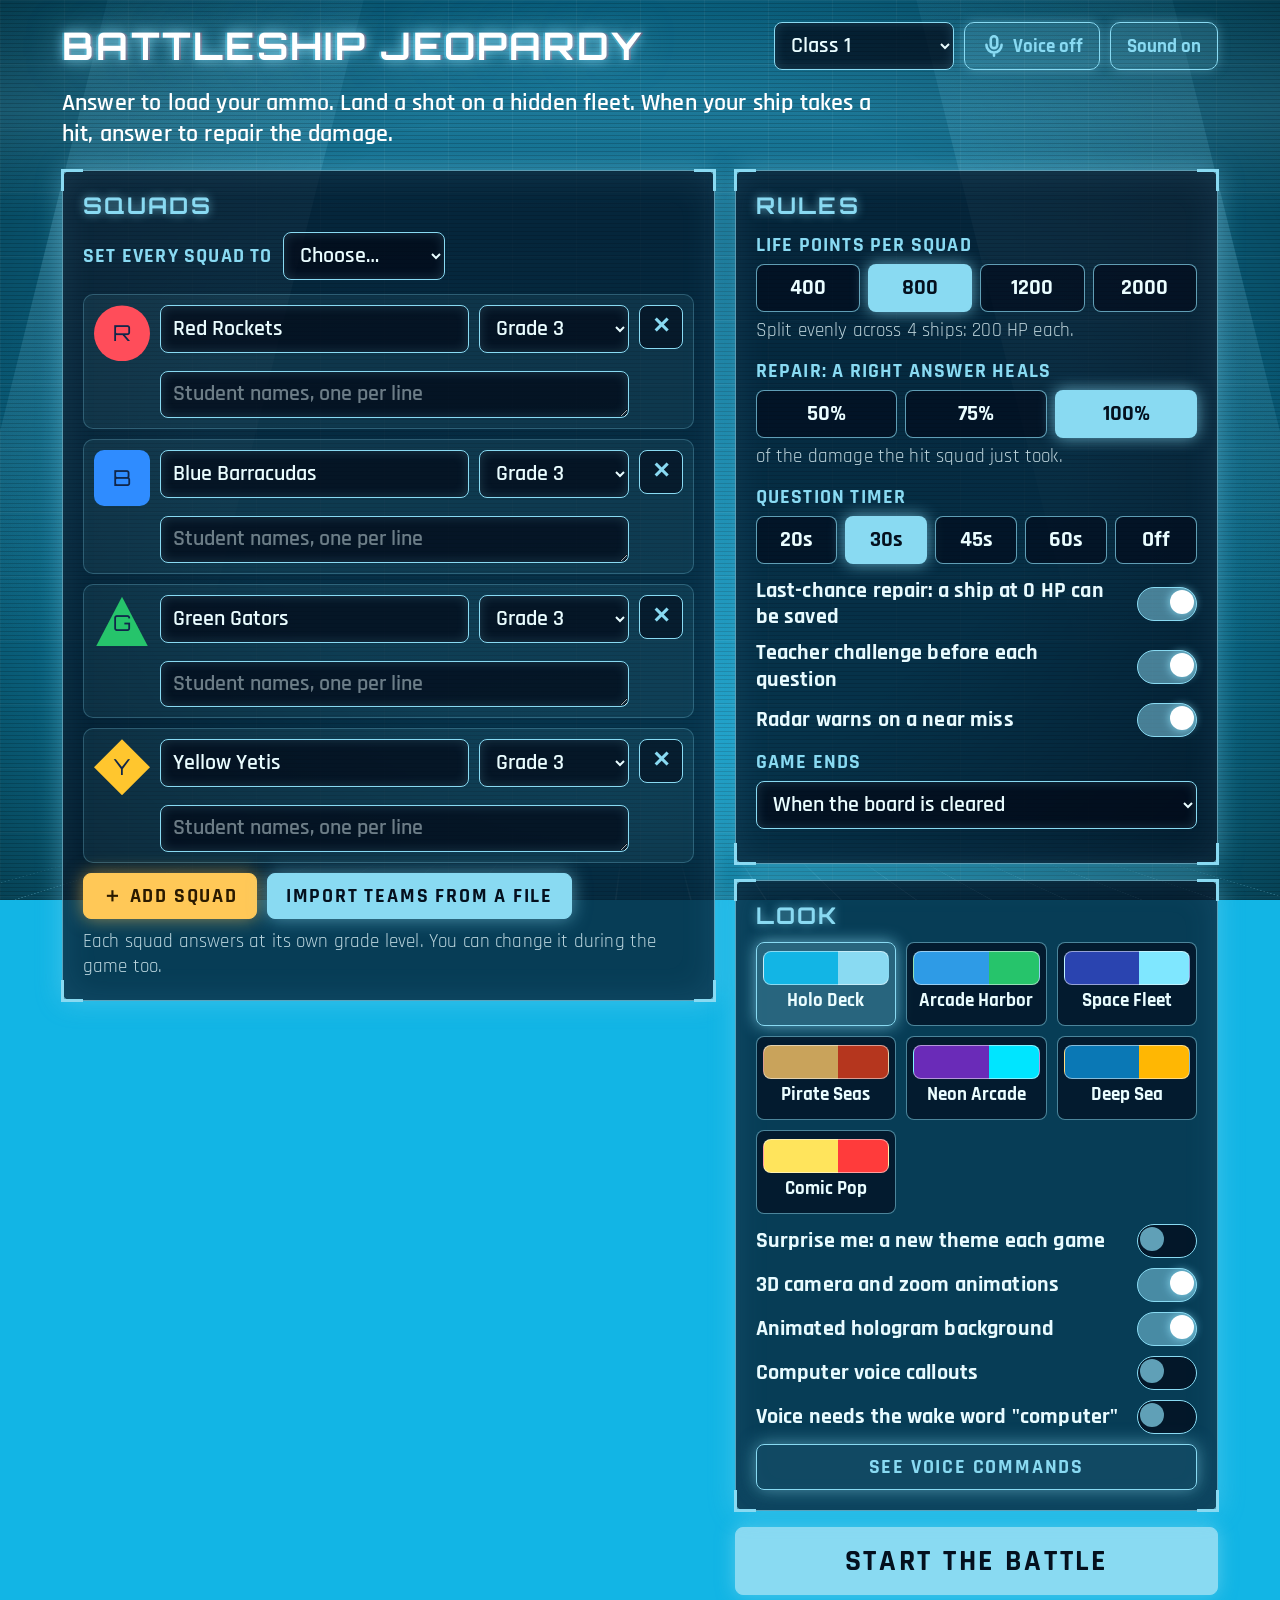
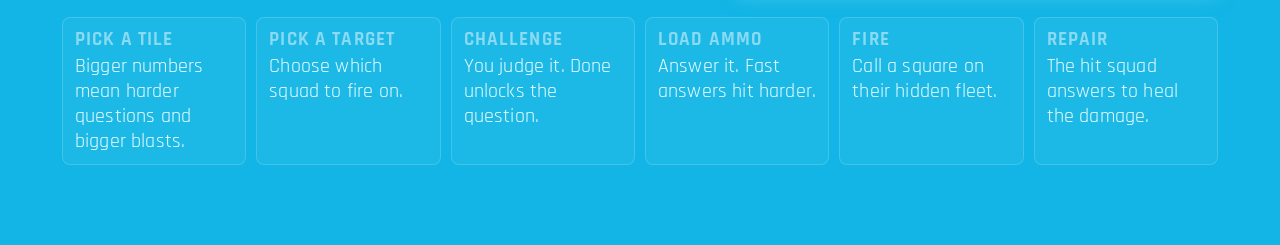
==== commit b15cbeb5: "Battleship Jeopardy: Holo Deck makeover, 3D camera, voice commands Look - New default theme "Holo De" ====
--- a/battleship/index.html
+++ b/battleship/index.html
@@ -6,7 +6,7 @@
 <title>Battleship Jeopardy</title>
 <link rel="preconnect" href="https://fonts.googleapis.com">
 <link rel="preconnect" href="https://fonts.gstatic.com" crossorigin>
-<link href="https://fonts.googleapis.com/css2?family=Alegreya+SC:wght@400;700&family=Bangers&family=Baloo+2:wght@400;600;700&family=Bungee&family=Chakra+Petch:wght@400;600;700&family=Comic+Neue:wght@400;700&family=Fredoka:wght@400;500;600;700&family=Orbitron:wght@500;700&family=Pirata+One&family=Rajdhani:wght@500;600;700&display=swap" rel="stylesheet">
+<link href="https://fonts.googleapis.com/css2?family=Alegreya+SC:wght@400;700&family=Bangers&family=Baloo+2:wght@400;600;700&family=Bungee&family=Chakra+Petch:wght@400;600;700&family=Comic+Neue:wght@400;700&family=Fredoka:wght@400;500;600;700&family=Orbitron:wght@500;700;900&family=Pirata+One&family=Rajdhani:wght@500;600;700&display=swap" rel="stylesheet">
 <style>
 /* Battleship Jeopardy v2. Theme tokens are set on :root by applyTheme(); the active team's color floods the page background. */
 :root{
@@ -205,13 +205,290 @@
 @keyframes shake{0%,100%{translate:0 0}20%{translate:-10px 0}40%{translate:9px 0}60%{translate:-6px 0}80%{translate:4px 0}}
 @media (prefers-reduced-motion:reduce){.shake{animation:none}.btn,.tile{transition:none}}
 
+/* ================================================================
+   HOLO DECK: futuristic skin + 3D layout + camera zoom animations + voice HUD
+   - html[data-theme="holo"] = hologram look (set by applyTheme)
+   - #stage.d3 = tilted 3D panels + zoom in/out camera moves (toggle in Look)
+   ================================================================ */
+:root{--acc:#88DAF2;--accRgb:136,218,242;--px:0;--py:0}
+
+/* ---------- always-on pieces (any theme) ---------- */
+.proj{flex:none;position:relative;width:96px;height:96px}
+.fleet2{display:grid;grid-template-columns:repeat(2,minmax(0,1fr));gap:8px 22px;margin-top:6px}
+.tile.surge{animation:surgePulse 1.3s ease-in-out infinite}
+@keyframes surgePulse{0%,100%{box-shadow:var(--tsh)}50%{box-shadow:var(--tsh),0 0 22px 6px rgba(255,214,64,.85)}}
+.opts .opt{animation:optIn .45s cubic-bezier(.2,.9,.3,1.2) backwards;animation-delay:calc(var(--oi,0)*70ms)}
+@keyframes optIn{from{opacity:0;translate:0 26px;scale:.92}to{opacity:1;translate:0 0;scale:1}}
+.sea.punch{animation:punch .5s ease-out}
+@keyframes punch{0%{scale:1}30%{scale:1.1}100%{scale:1}}
+.sea.pull{animation:pullS 1s ease-out}
+@keyframes pullS{0%{scale:1.18;filter:brightness(1.7)}100%{scale:1;filter:none}}
+.modal:not([hidden]) .sheet{animation:popIn .35s cubic-bezier(.2,.9,.3,1.15)}
+#victory:not([hidden]) .vbox{animation:camIn .8s cubic-bezier(.16,.84,.3,1)}
+@keyframes popIn{from{opacity:0;scale:.86}to{opacity:1;scale:1}}
+
+/* iris wipe: the old team color shrinks toward the badge, revealing the new team's color */
+#wipe{position:fixed;inset:0;z-index:1;pointer-events:none;display:none}
+#wipe.go{display:block;animation:iris .72s cubic-bezier(.65,0,.3,1) forwards}
+@keyframes iris{from{clip-path:circle(150% at 7% 17%)}to{clip-path:circle(0% at 7% 17%)}}
+
+/* ---------- camera moves (3D on) ---------- */
+@keyframes camIn{from{opacity:0;transform:perspective(1100px) translateZ(-620px) rotateX(10deg);filter:blur(10px) brightness(1.8)}
+  55%{filter:blur(0) brightness(1.2)}
+  to{opacity:1;transform:perspective(1100px) translateZ(0) rotateX(0);filter:none}}
+@keyframes camOut{from{opacity:0;transform:perspective(1100px) translateZ(480px);filter:blur(8px) brightness(1.7)}
+  55%{opacity:1;filter:blur(0) brightness(1.2)}
+  to{opacity:1;transform:perspective(1100px) translateZ(0);filter:none}}
+@keyframes slideL{from{translate:-150px 0;opacity:0}to{translate:0 0;opacity:1}}
+@keyframes slideR{from{translate:150px 0;opacity:0}to{translate:0 0;opacity:1}}
+@keyframes tileBoot{from{opacity:0;transform:perspective(520px) rotateX(-75deg) translateZ(-70px)}to{opacity:1;transform:none}}
+@keyframes holoIn{0%{opacity:0;letter-spacing:.35em;filter:blur(8px)}100%{opacity:1;letter-spacing:normal;filter:none}}
+@keyframes bannerIn{from{opacity:0;translate:0 -24px}to{opacity:1;translate:0 0}}
+
+#stage.d3[data-anim="in"] .qcols{animation:camIn .75s cubic-bezier(.16,.84,.3,1) backwards}
+#stage.d3[data-anim="out"] .qcols,#stage.d3[data-anim="out"] .cols{animation:camOut .8s cubic-bezier(.16,.84,.3,1) backwards}
+#stage.d3[data-anim="boot"] .cols{animation:camIn .8s cubic-bezier(.16,.84,.3,1) backwards}
+#stage.d3[data-anim="boot"] .left,#stage.d3[data-anim="in"] .qleft{animation:slideL .7s cubic-bezier(.2,.8,.2,1) .12s backwards}
+#stage.d3[data-anim="boot"] .side,#stage.d3[data-anim="in"] .qright{animation:slideR .7s cubic-bezier(.2,.8,.2,1) .12s backwards}
+#stage.d3[data-anim="boot"] .tile{animation:tileBoot .55s cubic-bezier(.2,.9,.3,1.15) backwards;animation-delay:calc(var(--i,0)*24ms + 160ms)}
+#stage.d3[data-anim] .banner{animation:bannerIn .55s ease-out backwards}
+#stage.d3[data-anim] .bn-name{animation:holoIn .7s ease-out backwards}
+
+/* ---------- 3D layout: console panels angled toward the viewer ---------- */
+#stage.d3 .left,#stage.d3 .qleft{transform:perspective(1500px) rotateY(calc(11deg + var(--px)*4deg));transform-origin:left center}
+#stage.d3 .side,#stage.d3 .qright{transform:perspective(1500px) rotateY(calc(-11deg + var(--px)*4deg));transform-origin:right center}
+#stage.d3 .board{transform:perspective(1900px) rotateX(calc(4deg - var(--py)*2deg)) rotateY(calc(var(--px)*2.5deg));transform-origin:50% 100%}
+#stage.d3 .qmid{transform:perspective(1900px) rotateX(calc(3deg - var(--py)*2deg)) rotateY(calc(var(--px)*2deg));transform-origin:50% 100%}
+#stage.d3 .tile:hover:not(:disabled){transform:perspective(600px) translateZ(26px) scale(1.04);z-index:2}
+#stage.d3 .tile:active:not(:disabled){transform:perspective(600px) translateZ(8px)}
+
+/* ================================================================
+   HOLO DECK theme
+   ================================================================ */
+html[data-theme="holo"] body{letter-spacing:.01em}
+#holoBg{position:fixed;inset:0;z-index:0;overflow:hidden;pointer-events:none;display:none}
+html[data-theme="holo"] #holoBg{display:block}
+#holoBg::before{content:'';position:absolute;inset:0;background:radial-gradient(ellipse at 50% 46%,transparent 48%,rgba(0,0,0,.5) 100%)}
+#holoBg::after{content:'';position:absolute;inset:0;background:repeating-linear-gradient(0deg,rgba(0,0,0,.16) 0 1px,transparent 1px 4px)}
+#holoBg .floor{position:absolute;left:-20%;right:-20%;bottom:-6%;height:46%;overflow:hidden;transform:perspective(560px) rotateX(66deg);transform-origin:50% 100%;
+  -webkit-mask-image:linear-gradient(to top,#000 0%,transparent 88%);mask-image:linear-gradient(to top,#000 0%,transparent 88%)}
+#holoBg .floor::before{content:'';position:absolute;left:0;right:0;top:-96px;bottom:0;will-change:transform;
+  background-image:linear-gradient(rgba(var(--accRgb),.55) 2px,transparent 2px),linear-gradient(90deg,rgba(var(--accRgb),.55) 2px,transparent 2px);
+  background-size:96px 96px;animation:floorMove 3.6s linear infinite}
+@keyframes floorMove{to{transform:translateY(96px)}}
+/* one slow scan beam for the whole screen (cheap: it only moves, never repaints) */
+#holoBg .sweep{position:absolute;left:0;right:0;top:0;height:220px;will-change:transform;
+  background:linear-gradient(to bottom,transparent,rgba(var(--accRgb),.14),transparent);animation:sweepDown 8s linear infinite}
+@keyframes sweepDown{from{transform:translateY(-220px)}to{transform:translateY(100vh)}}
+#holoBg .beam{position:absolute;top:-10%;bottom:28%;width:20%;background:linear-gradient(to bottom,transparent,rgba(var(--accRgb),.20) 45%,transparent);animation:beamSway 8s ease-in-out infinite alternate}
+#holoBg .b1{left:3%;transform:skewX(-14deg)}
+#holoBg .b2{right:3%;transform:skewX(14deg);animation-delay:-4s}
+@keyframes beamSway{from{opacity:.25}to{opacity:.95}}
+#holoBg .parts i{position:absolute;bottom:-14px;width:var(--z);height:var(--z);border-radius:50%;background:rgba(var(--accRgb),.95);box-shadow:0 0 8px var(--acc);opacity:0;animation:rise var(--d) linear var(--dl) infinite}
+@keyframes rise{0%{translate:0 0;opacity:0}12%{opacity:.85}100%{translate:0 -112vh;opacity:0}}
+
+/* glass panels with corner brackets and a slow scan beam */
+html[data-theme="holo"] .card,html[data-theme="holo"] .board,html[data-theme="holo"] .left,html[data-theme="holo"] .qleft,
+html[data-theme="holo"] .qright,html[data-theme="holo"] .qmid,html[data-theme="holo"] .side{position:relative}
+html[data-theme="holo"] .card::before,html[data-theme="holo"] .board::before,html[data-theme="holo"] .left::before,html[data-theme="holo"] .qleft::before,
+html[data-theme="holo"] .qright::before,html[data-theme="holo"] .qmid::before,html[data-theme="holo"] .side::before{
+  content:'';position:absolute;inset:-2px;pointer-events:none;z-index:3;
+  background:
+    linear-gradient(var(--acc),var(--acc)) top left/22px 3px no-repeat,linear-gradient(var(--acc),var(--acc)) top left/3px 22px no-repeat,
+    linear-gradient(var(--acc),var(--acc)) top right/22px 3px no-repeat,linear-gradient(var(--acc),var(--acc)) top right/3px 22px no-repeat,
+    linear-gradient(var(--acc),var(--acc)) bottom left/22px 3px no-repeat,linear-gradient(var(--acc),var(--acc)) bottom left/3px 22px no-repeat,
+    linear-gradient(var(--acc),var(--acc)) bottom right/22px 3px no-repeat,linear-gradient(var(--acc),var(--acc)) bottom right/3px 22px no-repeat}
+html[data-theme="holo"] .board::after,html[data-theme="holo"] .left::after,html[data-theme="holo"] .qleft::after,
+html[data-theme="holo"] .qright::after,html[data-theme="holo"] .qmid::after,html[data-theme="holo"] .side::after{
+  content:'';position:absolute;inset:0;pointer-events:none;z-index:2;border-radius:inherit;
+  background:repeating-linear-gradient(0deg,rgba(255,255,255,.028) 0 1px,transparent 1px 4px)}
+html[data-theme="holo"] .left,html[data-theme="holo"] .qleft,html[data-theme="holo"] .qright{
+  background:linear-gradient(180deg,rgba(var(--accRgb),.16),rgba(var(--accRgb),.04)),rgba(3,10,26,.64);border:1px solid rgba(var(--accRgb),.55);
+  box-shadow:0 0 22px rgba(var(--accRgb),.28),inset 0 0 30px rgba(var(--accRgb),.08)}
+html[data-theme="holo"] .card,html[data-theme="holo"] .board,html[data-theme="holo"] .qmid,html[data-theme="holo"] .side,
+html[data-theme="holo"] .sheet,html[data-theme="holo"] .vbox{border-width:1px;border-color:rgba(var(--accRgb),.65)}
+
+/* headline + banner = hologram text */
+html[data-theme="holo"] .hdr h1,html[data-theme="holo"] .bn-name,html[data-theme="holo"] .brand{
+  font-weight:700;text-shadow:0 0 12px rgba(var(--accRgb),.95),0 0 34px rgba(var(--accRgb),.55),2px 0 rgba(255,60,90,.35),-2px 0 rgba(60,220,255,.35)}
+html[data-theme="holo"] .hdr h1{text-transform:uppercase;letter-spacing:.06em;animation:holoFlicker 7s infinite}
+html[data-theme="holo"] .bn-name{text-transform:uppercase;letter-spacing:.03em;animation:holoFlicker 9s infinite}
+html[data-theme="holo"] .brand{font-size:21px;letter-spacing:.14em;text-transform:uppercase}
+@keyframes holoFlicker{0%,90%,100%{opacity:1}91%{opacity:.55}92%{opacity:1}95%{opacity:.78}96%{opacity:1}}
+html[data-theme="holo"] .bn-sub{font-size:32px;letter-spacing:.04em;text-shadow:0 0 14px rgba(var(--accRgb),.7)}
+html[data-theme="holo"] .hero{font-size:24px}
+html[data-theme="holo"] .hdr h1{font-size:clamp(26px,3.6vw,38px)}
+html[data-theme="holo"] .upname{font-family:var(--body);letter-spacing:.04em}
+
+/* the team badge floats over a projector pad */
+html[data-theme="holo"] .proj{perspective:520px}
+html[data-theme="holo"] .proj::before{content:'';position:absolute;left:14px;right:14px;bottom:8px;height:64px;pointer-events:none;
+  background:linear-gradient(to top,rgba(var(--accRgb),.55),transparent);clip-path:polygon(0 100%,100% 100%,82% 0,18% 0);opacity:.7;animation:beamSway 2.4s ease-in-out infinite alternate}
+html[data-theme="holo"] .proj::after{content:'';position:absolute;left:-12px;right:-12px;bottom:-9px;height:20px;border-radius:50%;pointer-events:none;
+  background:radial-gradient(ellipse at center,rgba(var(--accRgb),.95),rgba(var(--accRgb),.25) 55%,transparent 72%);animation:padPulse 2.4s ease-in-out infinite}
+@keyframes padPulse{0%,100%{opacity:.6;scale:1}50%{opacity:1;scale:1.12}}
+html[data-theme="holo"] .banner .badge{position:relative;z-index:1;background:linear-gradient(180deg,#FFFFFF 0%,var(--acc) 100%);color:#04101E;
+  animation:badgeFloat 5s ease-in-out infinite}
+@keyframes badgeFloat{0%,100%{transform:translateY(-3px) rotateY(-26deg)}50%{transform:translateY(-9px) rotateY(26deg)}}
+
+/* chrome: chips, icon buttons, buttons */
+html[data-theme="holo"] .chip{background:rgba(var(--accRgb),.16);border:1px solid rgba(var(--accRgb),.55);color:#EAFDFF;font-size:21px}
+html[data-theme="holo"] .chip.solid{background:var(--acc);color:#04101E;border-color:var(--acc)}
+html[data-theme="holo"] .chip.pan{background:rgba(var(--accRgb),.10);color:var(--pInk)}
+html[data-theme="holo"] .ibtn{border:1px solid var(--acc);background:rgba(var(--accRgb),.14);color:var(--acc);border-radius:10px;box-shadow:0 0 12px rgba(var(--accRgb),.35)}
+html[data-theme="holo"] .ibtn:hover{background:rgba(var(--accRgb),.3)}
+.ibtn.live{box-shadow:0 0 0 3px rgba(var(--accRgb),.55),0 0 22px rgba(var(--accRgb),.8)!important;animation:livePulse 1.6s ease-in-out infinite}
+@keyframes livePulse{50%{box-shadow:0 0 0 6px rgba(var(--accRgb),.25),0 0 30px rgba(var(--accRgb),.9)}}
+html[data-theme="holo"] .btn{font-family:var(--body);font-weight:700;text-transform:uppercase;letter-spacing:.09em;font-size:23px;
+  border:1px solid var(--acc);border-radius:8px;background:var(--acc);color:#04101E;box-shadow:0 0 18px rgba(var(--accRgb),.55)}
+html[data-theme="holo"] .btn.sm{font-size:20px}
+html[data-theme="holo"] .btn.lg{font-size:30px}
+html[data-theme="holo"] .btn:hover:not(:disabled){filter:brightness(1.12);transform:none;box-shadow:0 0 30px rgba(var(--accRgb),.9)}
+html[data-theme="holo"] .btn:active:not(:disabled){transform:scale(.98)}
+html[data-theme="holo"] .btn.ghost{background:rgba(var(--accRgb),.08);color:var(--acc)}
+html[data-theme="holo"] .btn.sun{background:#FFC857;border-color:#FFC857;color:#2A1A00;box-shadow:0 0 18px rgba(255,200,87,.55)}
+html[data-theme="holo"] .btn.bad{background:var(--bad);border-color:var(--bad);color:#1A0206;box-shadow:0 0 18px rgba(255,107,125,.55)}
+html[data-theme="holo"] .btn:disabled{opacity:.4;box-shadow:none}
+html[data-theme="holo"] .resume{background:rgba(255,200,87,.16);border-color:#FFC857;color:#FFF3D6}
+html[data-theme="holo"] .resume.card::before{display:none}
+
+/* forms on the setup screen */
+html[data-theme="holo"] input[type=text],html[data-theme="holo"] input[type=number],html[data-theme="holo"] select,html[data-theme="holo"] textarea{
+  background:rgba(2,8,22,.72);color:#EAFDFF;border:1px solid var(--acc);border-radius:8px;font-size:22px;box-shadow:inset 0 0 12px rgba(var(--accRgb),.18)}
+html[data-theme="holo"] select option{background:#06142C;color:#EAFDFF}
+html[data-theme="holo"] ::placeholder{color:rgba(234,253,255,.45)}
+html[data-theme="holo"] .lbl{font-size:20px;letter-spacing:.06em;text-transform:uppercase;color:var(--acc)}
+html[data-theme="holo"] .card h3{font-weight:700;letter-spacing:.1em;text-transform:uppercase;color:var(--acc);text-shadow:0 0 10px rgba(var(--accRgb),.7);font-size:23px}
+html[data-theme="holo"] .note{font-size:19px}
+html[data-theme="holo"] .seg button{background:rgba(2,8,22,.6);color:#EAFDFF;border:1px solid rgba(var(--accRgb),.7);border-radius:8px;font-size:22px}
+html[data-theme="holo"] .seg button[aria-pressed=true]{background:var(--acc);color:#04101E;box-shadow:0 0 16px rgba(var(--accRgb),.7)}
+html[data-theme="holo"] .tgl{font-size:22px}
+html[data-theme="holo"] .tgl .tr{border:1px solid var(--acc);background:rgba(2,8,22,.7)}
+html[data-theme="holo"] .tgl .tr i{background:rgba(var(--accRgb),.7);border:0}
+html[data-theme="holo"] .tgl input:checked + .tr{background:rgba(var(--accRgb),.5)}
+html[data-theme="holo"] .tgl input:checked + .tr i{background:#fff;box-shadow:0 0 10px var(--acc)}
+html[data-theme="holo"] .th{background:rgba(2,8,22,.6);color:#EAFDFF;border:1px solid rgba(var(--accRgb),.55);border-radius:8px;font-size:19px}
+html[data-theme="holo"] .th[aria-pressed=true]{background:rgba(var(--accRgb),.25);box-shadow:0 0 16px rgba(var(--accRgb),.7);border-color:var(--acc)}
+html[data-theme="holo"] .th i{border:1px solid rgba(255,255,255,.5)}
+html[data-theme="holo"] .trow{background:rgba(var(--accRgb),.07);border:1px solid rgba(var(--accRgb),.25);border-radius:10px}
+html[data-theme="holo"] .trow .x{background:rgba(2,8,22,.6);color:var(--acc);border:1px solid var(--acc);border-radius:8px}
+html[data-theme="holo"] .steps div{background:rgba(var(--accRgb),.09);border:1px solid rgba(var(--accRgb),.35);border-radius:8px;font-size:20px;color:#EAFDFF}
+html[data-theme="holo"] .steps b{color:var(--acc);letter-spacing:.06em;text-transform:uppercase}
+html[data-theme="holo"] #setup.boot .card{animation:cardIn .6s cubic-bezier(.2,.9,.3,1.1) backwards}
+html[data-theme="holo"] #setup.boot .stack .card:nth-child(2){animation-delay:.1s}
+html[data-theme="holo"] #setup.boot .grid2>.stack{animation:cardIn .6s .12s cubic-bezier(.2,.9,.3,1.1) backwards}
+@keyframes cardIn{from{opacity:0;transform:perspective(900px) rotateX(14deg) translateY(30px)}to{opacity:1;transform:none}}
+
+/* board + tiles */
+html[data-theme="holo"] .cat{background:rgba(var(--accRgb),.20);border:1px solid rgba(var(--accRgb),.6);border-radius:6px}
+html[data-theme="holo"] .cat b{font-family:var(--body);font-weight:700;font-size:19px;letter-spacing:.05em;text-transform:uppercase;text-shadow:0 0 8px rgba(var(--accRgb),.8)}
+html[data-theme="holo"] .tile{border-width:1px;border-radius:8px;font-weight:700;font-size:42px;text-shadow:0 0 12px rgba(var(--accRgb),.95);
+  background:linear-gradient(160deg,rgba(var(--accRgb),.22),rgba(var(--accRgb),.06))}
+html[data-theme="holo"] .tile:hover:not(:disabled){filter:none;background:linear-gradient(160deg,rgba(var(--accRgb),.5),rgba(var(--accRgb),.16));box-shadow:0 0 28px rgba(var(--accRgb),.9),inset 0 0 22px rgba(var(--accRgb),.35)}
+html[data-theme="holo"] .tile.used{border-style:dashed;background:rgba(255,255,255,.03);text-shadow:none}
+html[data-theme="holo"] .tile.lock{opacity:.4}
+html[data-theme="holo"] .tile .bolt{color:#FFD23F;filter:drop-shadow(0 0 6px #FFD23F)}
+html[data-theme="holo"] .mem.up,html[data-theme="holo"] .sq.on{background:rgba(var(--accRgb),.28);border:1px solid var(--acc);color:#fff;box-shadow:0 0 14px rgba(var(--accRgb),.5)}
+html[data-theme="holo"] .sq{border:1px solid transparent}
+html[data-theme="holo"] .cap{font-size:20px;color:var(--acc)}
+html[data-theme="holo"] .upname{font-weight:700;text-transform:uppercase;letter-spacing:.03em;text-shadow:0 0 12px rgba(var(--accRgb),.8)}
+html[data-theme="holo"] .shp .row{font-size:22px}
+html[data-theme="holo"] .side h4{font-weight:700;letter-spacing:.14em;text-transform:uppercase;color:var(--acc);font-size:20px}
+html[data-theme="holo"] .sq .nm{font-size:22px}
+html[data-theme="holo"] .bar{box-shadow:inset 0 0 0 1px rgba(255,255,255,.18)}
+html[data-theme="holo"] .bar i{box-shadow:0 0 10px currentColor}
+html[data-theme="holo"] .compact .sq .nm{font-size:18px}
+html[data-theme="holo"] .compact .sq{padding:2px 8px;border:0}
+html[data-theme="holo"] .compact .side{gap:4px;padding:10px 12px}
+html[data-theme="holo"] .compact .side h4{font-size:17px;padding:0 4px}
+
+/* question layer */
+html[data-theme="holo"] .qtext{font-family:var(--body);font-weight:700;font-size:46px;line-height:1.12;text-shadow:0 0 14px rgba(var(--accRgb),.45)}
+html[data-theme="holo"] .qtext.eq{font-family:var(--disp);font-size:62px}
+html[data-theme="holo"] .opt{border-width:1px;border-radius:8px;font-size:40px;background:linear-gradient(160deg,rgba(var(--accRgb),.22),rgba(var(--accRgb),.06));text-shadow:0 0 10px rgba(var(--accRgb),.6)}
+html[data-theme="holo"] .opt:hover:not(:disabled){filter:none;box-shadow:0 0 26px rgba(var(--accRgb),.85),inset 0 0 20px rgba(var(--accRgb),.3)}
+html[data-theme="holo"] .opt b{background:var(--acc);color:#04101E;text-shadow:none;border-radius:8px;font-family:var(--disp);font-weight:700}
+html[data-theme="holo"] .opt.ok{background:rgba(60,240,160,.2);border-color:var(--good);color:#E9FFF5;box-shadow:0 0 26px rgba(60,240,160,.6)}
+html[data-theme="holo"] .opt.ok b{background:var(--good)}
+html[data-theme="holo"] .opt.no{background:rgba(255,107,125,.2);border-color:var(--bad);color:#FFECEF;box-shadow:0 0 26px rgba(255,107,125,.55)}
+html[data-theme="holo"] .opt.no b{background:var(--bad)}
+html[data-theme="holo"] .opt.dim{background:rgba(255,255,255,.03);box-shadow:none;text-shadow:none}
+html[data-theme="holo"] .fb{font-size:25px;border:1px solid rgba(var(--accRgb),.35);border-radius:8px}
+html[data-theme="holo"] .fb h3{font-weight:700;letter-spacing:.06em;text-transform:uppercase}
+html[data-theme="holo"] .note-box{background:rgba(var(--accRgb),.18);border:1px solid var(--acc);color:#fff;font-size:24px;border-radius:8px}
+html[data-theme="holo"] .ring svg{filter:drop-shadow(0 0 8px var(--acc))}
+html[data-theme="holo"] .ring .n b{font-weight:700;text-shadow:0 0 14px var(--acc)}
+html[data-theme="holo"] .big{font-weight:700;text-shadow:0 0 14px var(--acc)}
+html[data-theme="holo"] .pendbar{border:1px solid rgba(var(--accRgb),.5)}
+html[data-theme="holo"] .tgt{border-width:1px;border-radius:8px;box-shadow:0 0 18px var(--tc)}
+html[data-theme="holo"] .tgt b{font-size:26px}
+html[data-theme="holo"] .tgt.sel{outline:3px solid #fff;outline-offset:3px}
+html[data-theme="holo"] .calc{font-size:24px}
+html[data-theme="holo"] .calc td{padding:4px}
+html[data-theme="holo"] .calc td{border-bottom:1px solid rgba(var(--accRgb),.25)}
+html[data-theme="holo"] .stats th{color:var(--acc)}
+html[data-theme="holo"] .stats td,html[data-theme="holo"] .stats th{border-bottom:1px solid rgba(var(--accRgb),.3)}
+
+/* radar grid */
+.sea{position:relative;clip-path:inset(-8px)}
+html[data-theme="holo"] .sea::after{content:'';position:absolute;left:0;right:0;top:0;height:130px;pointer-events:none;will-change:transform;
+  background:linear-gradient(to bottom,transparent,rgba(var(--accRgb),.26),transparent);animation:sweep 3.2s linear infinite}
+@keyframes sweep{from{transform:translateY(-130px)}to{transform:translateY(600px)}}
+html[data-theme="holo"] .sc{border:1px solid rgba(var(--accRgb),.75);border-radius:6px;background:rgba(var(--accRgb),.07);color:#EAFDFF}
+html[data-theme="holo"] .sc:hover:not(:disabled){background:rgba(var(--accRgb),.35);box-shadow:0 0 16px var(--acc)}
+html[data-theme="holo"] .sc.m{background:rgba(255,255,255,.12);border-style:dashed}
+html[data-theme="holo"] .sc.n{background:#FFD98A;color:#2A1A00;box-shadow:0 0 14px #FFD98A}
+html[data-theme="holo"] .sc.h{background:var(--bad);color:#1A0206;border-color:var(--bad);box-shadow:0 0 16px var(--bad)}
+html[data-theme="holo"] .sc.s{background:#05070D;color:#fff;border-color:#fff}
+html[data-theme="holo"] .sea .ax{color:var(--acc)}
+
+/* modal / victory */
+html[data-theme="holo"] .modal,html[data-theme="holo"] #victory{background:rgba(1,4,12,.72)}
+html[data-theme="holo"] .sheet h2,html[data-theme="holo"] .vbox h2{font-weight:700;text-transform:uppercase;letter-spacing:.06em;text-shadow:0 0 14px rgba(var(--accRgb),.8)}
+html[data-theme="holo"] .glist .g{border:1px solid rgba(255,255,255,.35);border-radius:8px}
+
+/* ---------- voice HUD + help ---------- */
+#voiceHud{position:fixed;left:24px;bottom:18px;z-index:150;display:flex;align-items:center;gap:12px;max-width:min(330px,92vw);
+  padding:8px 20px 8px 10px;border-radius:99px;background:rgba(3,10,26,.9);border:1px solid var(--acc);box-shadow:0 0 24px rgba(var(--accRgb),.5);
+  color:#EAFDFF;font-family:var(--body);pointer-events:none}
+#voiceHud .mic{position:relative;flex:none;width:40px;height:40px;border-radius:50%;display:flex;align-items:center;justify-content:center;background:rgba(var(--accRgb),.2);color:var(--acc)}
+#voiceHud.live .mic::after{content:'';position:absolute;inset:-5px;border-radius:50%;border:2px solid var(--acc);animation:micPulse 1.4s ease-out infinite}
+@keyframes micPulse{from{scale:.8;opacity:1}to{scale:1.35;opacity:0}}
+#voiceHud .vt{display:flex;flex-direction:column;min-width:0}
+#voiceHud small{font-size:16px;opacity:.78;white-space:nowrap;overflow:hidden;text-overflow:ellipsis}
+#voiceHud b{font-size:22px;font-weight:700;line-height:1.1;white-space:nowrap;overflow:hidden;text-overflow:ellipsis}
+#voiceHud.ok b{color:#6BFFB5}#voiceHud.no b{color:#FFC27A}#voiceHud.err b{color:#FF8A98}
+.vh{display:grid;grid-template-columns:repeat(2,minmax(0,1fr));gap:10px 16px;margin:8px 0 14px}
+@media (max-width:700px){.vh{grid-template-columns:1fr}}
+.vh>div{padding:10px 14px;border-radius:10px;background:var(--pSoft);font-size:19px;line-height:1.35}
+.vh h4{font-family:var(--disp);font-weight:400;font-size:18px;margin-bottom:4px;letter-spacing:.04em}
+.say{display:inline-block;padding:1px 10px;margin:2px 4px 2px 0;border-radius:99px;border:1px solid rgba(128,128,128,.55);font-weight:700;font-size:18px}
+
+@media (prefers-reduced-motion:reduce){
+  #stage,#stage *,#holoBg,#holoBg *,#wipe,.sheet,.vbox,.card,.hdr h1,.proj,.proj *,.sea::after,#voiceHud *{animation:none!important}
+  .opts .opt,.tile.surge{animation:none!important}
+}
+
+/* reduced effects: switched on by the Look toggle, or automatically on a slow computer */
+html.lite #holoBg .floor,html.lite #holoBg .parts,html.lite #holoBg .beam,html.lite #holoBg .sweep,html.lite .sea::after{display:none!important}
+html.lite .proj::before,html.lite .proj::after,html.lite .banner .badge,html.lite .bn-name,html.lite .hdr h1,html.lite .ibtn.live,html.lite .tile.surge{animation:none!important}
+html.lite #stage[data-anim],html.lite #stage[data-anim] *,html.lite #setup .card,html.lite #setup .grid2>.stack,html.lite .opts .opt{animation:none!important}
+html.lite #stage.d3 .tile:hover:not(:disabled){transform:none}
+
+/* stacking order: holoBg(0) < wipe(1) < setup/game(2) < victory(90) < modal(100) < hud(150) < fx(200) */
+#setup{position:relative;z-index:2}
+#game{z-index:2}
+
 </style>
 </head>
 <body>
+<div id="holoBg" aria-hidden="true"><div class="beam b1"></div><div class="beam b2"></div><div class="floor"></div><div class="sweep"></div><div class="parts"></div></div>
+<div id="wipe" aria-hidden="true"></div>
 <main id="setup"></main>
 <div id="game" hidden><div id="stage"></div></div>
 <div id="victory" hidden><div class="vbox" id="vbox" role="dialog" aria-modal="true" aria-label="Final standings"></div></div>
 <div class="modal" id="modal" hidden><div class="sheet" id="sheet" role="dialog" aria-modal="true"></div></div>
+<div id="voiceHud" hidden aria-live="polite"><div class="mic"><svg width="22" height="22" viewBox="0 0 24 24" fill="none" stroke="currentColor" stroke-width="2.4" stroke-linecap="round" stroke-linejoin="round" aria-hidden="true"><rect x="9" y="3" width="6" height="11" rx="3"/><path d="M5 11a7 7 0 0 0 14 0M12 18v3"/></svg></div><div class="vt"><small id="vHeard"></small><b id="vAct"></b></div></div>
 <canvas id="fx" aria-hidden="true"></canvas>
 <script>
 /* ============================ core rules (no DOM) ============================ */
@@ -789,6 +1066,358 @@
 const build=it=>{const opts=shuffle([it.a,...it.w]);return{q:it.q,opts,ans:opts.indexOf(it.a),exp:it.exp};};
 const IDEAS=['10 jumping jacks','Balance on one foot for 10 seconds','5 squats','Hop on one foot 8 times','High knees: 5 on each leg','Freeze like a statue for 5 seconds','Tiptoe to the board and back','Wall sit for 10 seconds','Clap a 4-beat rhythm and have your squad copy it','8 mountain climbers','Bear crawl 5 steps','Stand like a flamingo and count to 10'];
 
+/* ============================ voice: Web Speech API commands + read-aloud ============================
+   Uses the browser's built-in speech recognition (Chrome, Edge, Safari). No library, no API key.
+   Everything it can do is also available by click or key; voice is an extra, never the only way. */
+const Voice=(()=>{
+  const SR=window.SpeechRecognition||window.webkitSpeechRecognition;
+  const supported=!!SR;
+  let rec=null,want=false,busy=false,hudTimer=0,restartTimer=0,failStreak=0,msg='',busyTimer=0;
+
+  /* ---------- text helpers ---------- */
+  const norm=s=>String(s||'').toLowerCase().replace(/[^a-z0-9\s]/g,' ').replace(/\s+/g,' ').trim();
+  const ONES={zero:0,one:1,two:2,three:3,four:4,five:5,six:6,seven:7,eight:8,nine:9,ten:10,eleven:11,twelve:12,thirteen:13,fourteen:14,fifteen:15,sixteen:16,seventeen:17,eighteen:18,nineteen:19};
+  const TENS={twenty:20,thirty:30,forty:40,fifty:50,sixty:60,seventy:70,eighty:80,ninety:90};
+  /* "three hundred" -> "300", "forty two" -> "42" (so spoken and written numbers compare equal) */
+  function numberize(s){
+    s=s.replace(/\b(for|fore)\s+hundred\b/g,'four hundred').replace(/\b(to|too)\s+hundred\b/g,'two hundred')
+       .replace(/\bwon\s+hundred\b/g,'one hundred').replace(/\b(tree|free)\s+hundred\b/g,'three hundred')
+       .replace(/\b([1-9])\s+hundred\b/g,'$100');
+    const t=s.split(' '),out=[];
+    for(let i=0;i<t.length;){
+      const w=t[i];
+      if(w in ONES||w in TENS||w==='hundred'||w==='thousand'){
+        let total=0,cur=0,j=i,prev='';
+        for(;j<t.length;j++){
+          const x=t[j];
+          if(x in ONES){if(prev==='ones')break;cur+=ONES[x];prev='ones';}
+          else if(x in TENS){if(prev==='ones'||prev==='tens')break;cur+=TENS[x];prev='tens';}
+          else if(x==='hundred'){cur=(cur||1)*100;prev='hundred';}
+          else if(x==='thousand'){total+=(cur||1)*1000;cur=0;prev='thousand';}
+          else if(x==='and'&&j+1<t.length&&(t[j+1] in ONES||t[j+1] in TENS)&&prev)continue;
+          else break;
+        }
+        out.push(String(total+cur));i=Math.max(j,i+1);
+      }else{out.push(w);i++;}
+    }
+    return out.join(' ');
+  }
+  const SAY={math:['math','maths','mathematics','numbers'],sci:['science','sci'],ela:['language arts','language','reading','english','e l a','ela','arts'],
+             hist:['history and geography','history','geography','social studies','social'],fun:['bonus trivia','bonus','trivia','fun']};
+  function findCat(t){
+    const tt=' '+t+' ';let best=-1,bl=0;
+    CATS.forEach((c,i)=>{(SAY[c.key]||[]).concat([norm(c.name)]).forEach(p=>{if(p.length>bl&&tt.includes(' '+p+' ')){best=i;bl=p.length;}});});
+    return best;
+  }
+  const ROW={a:0,ay:0,eh:0,alpha:0,alfa:0,b:1,be:1,bee:1,bravo:1,c:2,see:2,sea:2,charlie:2,d:3,dee:3,delta:3,e:4,echo:4,f:5,ef:5,eff:5,foxtrot:5,g:6,gee:6,golf:6};
+  const COL={'1':1,one:1,won:1,'2':2,two:2,to:2,too:2,'3':3,three:3,tree:3,'4':4,four:4,for:4,fore:4,'5':5,five:5,'6':6,six:6,'7':7,seven:7};
+  /* "b 4", "bravo four", "bee for", "b4" -> [row, col] (0-based) */
+  function parseCoord(t){
+    let m=t.match(/\b([a-g])\s?([1-7])\b/);
+    if(m)return['abcdefg'.indexOf(m[1]),+m[2]-1];
+    const tok=t.split(' ');
+    for(let i=0;i<tok.length;i++){
+      const l=ROW[tok[i]];if(l==null)continue;
+      for(let j=i+1;j<=i+2&&j<tok.length;j++){const d=COL[tok[j]];if(d!=null)return[l,d-1];}
+    }
+    for(let i=0;i<tok.length-1;i++){const d=COL[tok[i]],l=ROW[tok[i+1]];if(d!=null&&l!=null)return[l,d-1];}
+    return null;
+  }
+  const LET={a:0,ay:0,eh:0,alpha:0,b:1,be:1,bee:1,bravo:1,c:2,see:2,sea:2,charlie:2,d:3,dee:3,delta:3};
+  const HOMO={to:'2',too:'2',for:'4',fore:'4',won:'1',ate:'8',tree:'3'};
+  /* which option (0-3) did they mean? letter, "option C", "number 2", or the answer text itself */
+  const SPOKEN_MATH=/\b(equals|equal|plus|minus|times|divided by|over|point|percent|dollars|dollar|degrees|degree|squared|cubed)\b/g;
+  function parseAnswer(t,q){
+    t=t.replace(SPOKEN_MATH,' ').replace(/\s+/g,' ').trim();
+    const opts=q.opts.map(o=>numberize(norm(o)));
+    let m=t.match(/\b(?:option|choice|number|answer|letter)\s+([1-4])\b/);if(m)return+m[1]-1;
+    m=t.match(/\b(?:option|choice|answer|letter|pick|select|choose)\s+(?:is\s+)?(a|ay|eh|b|be|bee|c|see|sea|d|dee|alpha|bravo|charlie|delta)\b/);if(m)return LET[m[1]];
+    const stripped=t.replace(/\b(the|answer|is|it|its|i|say|think|choose|pick|select|final|lock|in|please|um|uh|my|its)\b/g,' ').replace(/\s+/g,' ').trim();
+    if(!stripped&&!t)return-1;
+    const homo=stripped.split(' ').map(w=>HOMO[w]||w).join(' ');
+    for(const cand of [t,stripped,homo]){
+      if(!cand)continue;
+      const hits=[];opts.forEach((o,i)=>{if(o===cand)hits.push(i);});
+      if(hits.length===1)return hits[0];
+    }
+    const tok=stripped.split(' ').filter(Boolean);
+    if(tok.length&&tok.length<=2){for(const w of tok)if(w in LET)return LET[w];}
+    let hits=[];opts.forEach((o,i)=>{if(o&&(' '+stripped+' ').includes(' '+o+' '))hits.push(i);});
+    if(hits.length===1)return hits[0];
+    hits=[];opts.forEach((o,i)=>{if(stripped.length>=3&&(' '+o+' ').includes(' '+stripped+' '))hits.push(i);});
+    if(hits.length===1)return hits[0];
+    return-1;
+  }
+  /* squad by name: any word of the name works; "s one" matches "S1"; "team 3" = third squad */
+  function matchTeam(t,foes){
+    const tt=' '+t+' ',comp=t.replace(/\s+/g,'');
+    const hits=[];
+    foes.forEach(f=>{
+      const nm=norm(f.name);if(!nm)return;
+      if(tt.includes(' '+nm+' ')){hits.push({f,s:100+nm.length});return;}
+      const words=nm.split(' ').filter(w=>w.length>=3);
+      const got=words.filter(w=>tt.includes(' '+w+' ')||tt.includes(' '+w+'s '));
+      if(got.length){hits.push({f,s:got.join('').length});return;}
+      const c=nm.replace(/\s+/g,'');
+      if(c.length<=4&&comp.includes(c))hits.push({f,s:2});
+    });
+    if(!hits.length){
+      const m=t.match(/\b(?:team|squad|group|number)\s+(\d{1,2})\b/);
+      if(m){const f=G.teams[+m[1]-1];if(f&&foes.includes(f))return{f};}
+      return null;
+    }
+    hits.sort((a,b)=>b.s-a.s);
+    const top=hits.filter(h=>h.s===hits[0].s);
+    return top.length>1?{amb:top.map(h=>h.f)}:{f:top[0].f};
+  }
+
+  /* ---------- acting on the screen (always through the same buttons a click would use) ---------- */
+  const click=sel=>{const b=$(sel);if(b&&!b.disabled){b.click();return true;}return false;};
+  const answered=()=>!!$('#fbHost .fb button');
+  const primary=()=>$('#fbHost .fb button')||$('#fireOut > button')||$('[data-act="done"]');
+  const NEXT=/\b(next|continue|okay|ok|go on|keep going|proceed|done|move on|next turn|next team)\b/;
+  function nextCmd(t){
+    if(NEXT.test(t)){const b=primary();if(b&&!b.disabled){b.click();return'Next';}}
+    return null;
+  }
+  function ctx(){
+    if(!$('#modal').hidden)return'modal';
+    if(!$('#victory').hidden)return'victory';
+    if(!G)return'setup';
+    if(!S)return'board';
+    return S.step;
+  }
+
+  const handlers={
+    setup(t){
+      if(/\b(start|begin|launch)\b.*\b(battle|game|play)\b|^(start|begin)$|\blet s (go|play)\b/.test(t)&&click('[data-act="start"]'))return'Starting the battle';
+      if((/\b(continue|resume)\b.*\b(battle|game)\b|^(continue|resume)$/.test(t))&&click('[data-act="resume"]'))return'Continuing the battle';
+      return null;
+    },
+    board(t){
+      if(/\b(random|surprise|pick one|pick for me|you pick|any tile|anything)\b/.test(t)){
+        const open=$$('.tile:not(.used):not(:disabled)');
+        if(open.length){const b=pick(open);b.click();return'Random tile';}
+        return{no:'No tiles left'};
+      }
+      const ci=findCat(t);let row=-1;
+      let m=t.match(/\b([1-5])00\b/);
+      if(m)row=+m[1]-1;else{m=t.match(/\b(?:row|level|tier)\s*([1-5])\b/);if(m)row=+m[1]-1;}
+      if(ci>=0&&row>=0){
+        const b=$(`.tile[data-ci="${ci}"][data-r="${row}"]`);if(!b)return null;
+        if(b.disabled)return{no:`${CATS[ci].name} ${(row+1)*100} is already used`};
+        b.click();return`${CATS[ci].name} ${(row+1)*100}`;
+      }
+      if(ci>=0)return{no:`Add a number: "${CATS[ci].name} 300"`};
+      if(row>=0)return{no:`Add a subject: "Math ${(row+1)*100}"`};
+      return null;
+    },
+    target(t){
+      const foes=G.teams.filter(x=>x!==S.atk&&x.alive);
+      const m=matchTeam(t,foes);
+      if(!m&&/\b(cancel|back|go back|back to the board|never mind|nevermind)\b/.test(t)&&click('[data-act="cancel-strike"]'))return'Back to the board';
+      if(m&&m.amb)return{no:'Which squad? '+m.amb.map(f=>f.name).join(' or ')};
+      const lock=/\b(lock|lock on|lock in|confirm|engage|yes|go)\b/.test(t);
+      if(m&&m.f){
+        click(`.tgt[data-i="${G.teams.indexOf(m.f)}"]`);
+        if(lock){click('[data-act="lock"]');return'Locked on '+m.f.name;}
+        return'Target: '+m.f.name;
+      }
+      if(lock&&S.target&&click('[data-act="lock"]'))return'Locked on '+S.target.name;
+      return null;
+    },
+    challenge(t){
+      if(/\b(another|new idea|different|skip)\b/.test(t)&&click('[data-act="idea"]'))return'New idea';
+      if(/\b(missed|miss|failed|fail|didn t|didnt|did not|nope|no|not done|couldn t|could not)\b/.test(t)&&click('[data-act="chal-no"]'))return'Challenge missed';
+      if(/\b(completed|complete|done|did it|nailed it|success|passed|yes|finished|good job)\b/.test(t)&&click('[data-act="chal-ok"]'))return'Challenge complete';
+      return null;
+    },
+    ammo(t,c){return handlers.question(t,c);},
+    repair(t,c){return handlers.question(t,c);},
+    question(t,c){
+      if(answered())return nextCmd(t);
+      const pb=$('#tpause');
+      if(/\b(pause|hold on|freeze|stop the (timer|clock))\b/.test(t)&&pb&&pb.getAttribute('aria-pressed')!=='true'){pb.click();return'Timer paused';}
+      if(/\b(resume|unpause|start the (timer|clock))\b/.test(t)&&pb&&pb.getAttribute('aria-pressed')==='true'){pb.click();return'Timer running';}
+      if(/\b(more time|add (some )?time|extra time|plus 15|add 15|15 more)\b/.test(t)&&click('#tplus'))return'+15 seconds';
+      const q=c==='repair'?S.replQ:S.ammoQ;if(!q)return null;
+      const i=parseAnswer(t,q);
+      if(i>=0){const b=$$('#qopts .opt')[i];if(b&&!b.disabled){b.click();return'Answer '+'ABCD'[i];}}
+      return null;
+    },
+    fire(t){
+      if($('#fireOut > button'))return nextCmd(t);
+      if(/\b(random|surprise|anywhere|you pick|pick for me|any square)\b/.test(t)){
+        const open=$$('#sea .sc:not(:disabled)');if(open.length){pick(open).click();return'Random shot';}
+      }
+      const co=parseCoord(t);
+      if(co){
+        const b=$$('#sea .sc')[co[0]*7+co[1]],name='ABCDEFG'[co[0]]+(co[1]+1);
+        if(!b)return null;
+        if(b.disabled)return{no:name+' was already fired on'};
+        b.click();return'Fire '+name;
+      }
+      return null;
+    },
+    result(t){return nextCmd(t);},
+    victory(t){
+      if(/\b(rematch|play again|again|new game|one more)\b/.test(t)&&click('[data-act="rematch"]'))return'Rematch';
+      if(/\b(back|setup|settings|home|menu)\b/.test(t)&&click('[data-act="back"]'))return'Back to setup';
+      return null;
+    },
+    modal(t){
+      if(/\bkeep playing\b|\b(keep|continue) (going|playing)\b/.test(t)&&click('[data-act="e-keep"]'))return'Keep playing';
+      if(/\b(standings|ranking|rank|scores)\b/.test(t)&&click('[data-act="e-rank"]'))return'Showing standings';
+      if(/\bsave\b/.test(t)&&click('[data-act="e-save"]'))return'Saved';
+      if(/\b(leave|quit|exit|discard)\b/.test(t)&&click('[data-act="e-quit"]'))return'Leaving';
+      if(/\b(close|cancel|never mind|nevermind|dismiss|okay|ok|got it)\b/.test(t)){closeModal();return'Closed';}
+      return null;
+    }
+  };
+  function globalCmd(t,c){
+    if(/\b(stop listening|stop voice|voice off|mute (the )?(mic|microphone)|turn off (the )?(mic|microphone|voice)|stop the mic)\b/.test(t)){stop();return'Mic off';}
+    if(/\b(help|what can i say|voice commands|show commands)\b/.test(t)&&c!=='modal'){help();return'Voice commands';}
+    if(/\b(sound|sounds|music|volume) off\b|\bmute (the )?(sound|sounds|game)\b/.test(t)){if(Snd.on)toggleSound();return'Sound off';}
+    if(/\b(sound|sounds) on\b|\bunmute\b/.test(t)){if(!Snd.on)toggleSound();return'Sound on';}
+    if(/\b(next|change|switch|new|different) (theme|look|skin)\b/.test(t)){cycleTheme();return'Next theme';}
+    if((c==='ammo'||c==='repair')&&/\bread (the )?(question|it|that|again|aloud|out loud)\b|\brepeat (the )?(question|that|it)\b/.test(t)){readQuestion();return'Reading the question';}
+    if((c==='board'||c==='setup')&&/\b(end|finish) (the )?game\b/.test(t)&&G){openEnd();return'End game?';}
+    return null;
+  }
+
+  /* one spoken phrase in -> {ok, act, kind} out */
+  function handle(raw){
+    let t=norm(raw);
+    if(!t)return{ok:false,act:''};
+    if(setup&&setup.cfg&&setup.cfg.wake){
+      const m=t.match(/^(?:hey |ok |okay )?(?:computer|zynth|synth|zenith|zinth|sinth)\b\s*/);
+      if(!m)return{ok:false,act:'',skip:true};
+      t=t.slice(m[0].length);
+      if(!t)return{ok:true,act:'Yes?'};
+    }
+    t=numberize(t);
+    const c=ctx();
+    let r=globalCmd(t,c);
+    if(r==null&&handlers[c])r=handlers[c](t,c);
+    if(r==null)return{ok:false,act:''};
+    if(typeof r==='object')return{ok:false,act:r.no,kind:'no'};
+    return{ok:true,act:r};
+  }
+
+  /* ---------- on-screen status ---------- */
+  function hud(heard,act,kind){
+    const h=$('#voiceHud');if(!h)return;
+    h.hidden=false;h.className=(want?'live ':'')+(kind||'');
+    $('#vHeard').textContent=heard||'';$('#vAct').textContent=act||'';
+    clearTimeout(hudTimer);
+    hudTimer=setTimeout(()=>{h.hidden=true;},kind==='err'?6000:3800);
+  }
+  /* shown once when the mic is switched on; after that only the glowing mic button stays (so it never covers the board) */
+  function startHud(){
+    if(!want)return;
+    hud(setup.cfg.wake?'Say "computer", then a command':'Listening','Say "help" for commands','ok');
+  }
+  function paint(){
+    $$('[data-act="voice"]').forEach(b=>{
+      b.classList.toggle('live',want);b.setAttribute('aria-pressed',String(want));
+      const l=$('.vlab',b);if(l)l.textContent=want?'Voice on':'Voice off';
+    });
+  }
+
+  /* ---------- the microphone ---------- */
+  function build(){
+    rec=new SR();
+    rec.continuous=true;rec.interimResults=true;rec.lang='en-US';rec.maxAlternatives=3;
+    rec.onstart=()=>{failStreak=0;paint();};
+    rec.onresult=e=>{
+      for(let i=e.resultIndex;i<e.results.length;i++){
+        const r=e.results[i];
+        if(!r.isFinal){if(!busy)hud('“'+r[0].transcript.trim()+'…”','','');continue;}
+        if(busy)continue;
+        const heard=r[0].transcript.trim();let best=null;
+        for(let k=0;k<r.length;k++){
+          const x=handle(r[k].transcript);
+          if(x.ok){best=x;break;}
+          if(!best||(!best.act&&x.act)||(best.skip&&!x.skip))best=x;
+        }
+        if(best&&best.ok)hud('“'+heard+'”','✓ '+best.act,'ok');
+        else if(best&&best.skip)hud('“'+heard+'”','Waiting for the wake word','');
+        else if(best&&best.act)hud('“'+heard+'”',best.act,'no');
+        else hud('“'+heard+'”','Not a command. Say "help"','no');
+      }
+    };
+    rec.onerror=e=>{
+      const er=e.error;
+      if(er==='not-allowed'||er==='service-not-allowed'){want=false;msg='The mic is blocked. Allow the microphone for this page, and open the game from its web link (a preview window may block it).';}
+      else if(er==='audio-capture'){want=false;msg='No microphone found.';}
+      else if(er==='network'){failStreak++;msg='Speech service unreachable. It needs the internet.';if(failStreak>3)want=false;}
+    };
+    rec.onend=()=>{
+      paint();
+      if(want){clearTimeout(restartTimer);restartTimer=setTimeout(()=>{try{rec.start();}catch(err){}},350);}
+      else if(msg){hud('',msg,'err');msg='';}
+    };
+  }
+  function start(){
+    if(!supported){hud('','Voice needs Chrome, Edge or Safari','err');return false;}
+    want=true;msg='';
+    if(!rec)build();
+    try{rec.start();}catch(e){/* already running */}
+    paint();startHud();return true;
+  }
+  function stop(){
+    want=false;clearTimeout(restartTimer);
+    try{rec&&rec.stop();}catch(e){}
+    paint();hud('','Mic off','');
+  }
+  const toggle=()=>{want?stop():start();};
+
+  /* ---------- talking back: read-aloud + optional computer-voice callouts ---------- */
+  const speakable=s=>String(s)
+    .replace(/[\u{1F300}-\u{1FAFF}\u{2600}-\u{27BF}]/gu,' ')
+    .replace(/×/g,' times ').replace(/÷/g,' divided by ').replace(/−/g,' minus ').replace(/\+/g,' plus ').replace(/=/g,' equals ')
+    .replace(/²/g,' squared').replace(/³/g,' cubed').replace(/√/g,' square root of ').replace(/%/g,' percent').replace(/\s+/g,' ');
+  function say(text,force){
+    if(!('speechSynthesis' in window))return;
+    if(!force&&!(setup&&setup.cfg&&setup.cfg.callouts))return;
+    try{
+      speechSynthesis.cancel();
+      const u=new SpeechSynthesisUtterance(speakable(text));
+      u.rate=1.02;u.pitch=.95;
+      busy=true;clearTimeout(busyTimer);busyTimer=setTimeout(()=>{busy=false;},15000);
+      const free=()=>{clearTimeout(busyTimer);busyTimer=setTimeout(()=>{busy=false;},450);};
+      u.onend=free;u.onerror=free;
+      speechSynthesis.speak(u);
+    }catch(e){busy=false;}
+  }
+  function readQuestion(){
+    if(!S)return;
+    const q=S.step==='repair'?S.replQ:S.ammoQ;if(!q)return;
+    const opts=answered()?'':q.opts.map((o,i)=>'ABCD'[i]+'. '+o).join('. ');
+    say(q.q+'. '+opts,true);
+  }
+
+  function help(){
+    const s=t=>`<span class="say">${t}</span>`;
+    openModal(`<h2>Voice commands</h2>
+      <p class="note" style="margin-bottom:8px">Click the mic button, allow the microphone, then speak. Everything also works by clicking or with the keyboard.</p>
+      <div class="vh">
+        <div><h4>Pick a tile</h4>${s('Math 300')}${s('Science four hundred')}${s('History 200')}${s('Language arts 500')}${s('Bonus 100')}${s('Random tile')}</div>
+        <div><h4>Choose a target</h4>${s('Blue Barracudas')} (any word in the name works) ${s('Lock on')}${s('Back')}</div>
+        <div><h4>Challenge</h4>${s('Completed')}${s('Missed')}${s('Another idea')}</div>
+        <div><h4>Answer</h4>${s('A')}${s('B')}${s('C')}${s('D')}${s('Option C')} or say the answer itself</div>
+        <div><h4>Fire</h4>${s('Fire B 4')}${s('Alpha three')}${s('Random shot')}</div>
+        <div><h4>Keep going</h4>${s('Next')}${s('Read the question')}${s('Pause')}${s('Resume')}${s('More time')}</div>
+        <div><h4>Anytime</h4>${s('Next theme')}${s('Sound off')}${s('Help')}${s('Stop listening')}</div>
+        <div><h4>Good to know</h4>Speak after the mic pulses. Squads named like S1 work: say "S one". Turn on the wake word in Look to ignore classroom chatter. Chrome and Edge send voice to a cloud speech service.</div>
+      </div>
+      <button class="btn block" data-act="e-keep">Got it</button>`);
+  }
+
+  const note=(text)=>hud('',text,'ok');
+  return{get on(){return want;},supported,note,start,stop,toggle,handle,say,readQuestion,help,paint,_t:{norm,numberize,parseCoord,parseAnswer,findCat,matchTeam,ctx}};
+})();
+
 /* ============================ Battleship Jeopardy v2: app ============================ */
 "use strict";
 
@@ -843,6 +1472,12 @@
   pentagon:'polygon(50% 0,100% 38%,82% 100%,18% 100%,0 38%)',octagon:'polygon(30% 0,70% 0,100% 30%,100% 70%,70% 100%,30% 100%,0 70%,0 30%)'
 };
 const THEMES={
+  holo:{name:'Holo Deck',base:'#12B5E5',glow:true,good:'#3CF0A0',bad:'#FF6B7D',disp:"'Orbitron','Arial Black',sans-serif",body:"'Rajdhani','Trebuchet MS',sans-serif",
+    panel:'rgba(3,10,26,0.70)',pInk:'#E8FBFF',line:'var(--acc)',lw:1,r:8,sh:'0 0 26px rgba(var(--accRgb),0.38), inset 0 0 36px rgba(var(--accRgb),0.10)',
+    head:'rgba(var(--accRgb),0.22)',headInk:'#F2FDFF',tile:'rgba(var(--accRgb),0.13)',tileInk:'#EAFDFF',tline:'rgba(var(--accRgb),0.85)',
+    tsh:'0 0 14px rgba(var(--accRgb),0.35), inset 0 0 18px rgba(var(--accRgb),0.12)',used:'rgba(255,255,255,0.04)',usedInk:'rgba(230,250,255,0.45)',
+    btn:'var(--acc)',btnInk:'#04101E',veil:[3,8,22,0.44],
+    layers:[{img:'linear-gradient(rgba(255,255,255,0.05) 1px, transparent 1px)',size:'64px 64px'},{img:'linear-gradient(90deg, rgba(255,255,255,0.05) 1px, transparent 1px)',size:'64px 64px'}]},
   arcade:{name:'Arcade Harbor',base:'#2E9BE6',disp:"'Bungee','Arial Black',sans-serif",body:"'Fredoka','Trebuchet MS',sans-serif",
     panel:'#FFFFFF',pInk:'#10264A',line:'#10264A',lw:3,r:20,sh:'0 6px 0 #10264A',head:'#10264A',headInk:'#FFFFFF',tile:'#FFC62E',tileInk:'#10264A',tline:'#10264A',tsh:'0 4px 0 #10264A',used:'#D6E2EF',usedInk:'#5B7396',btn:'#26C46B',btnInk:'#10264A',veil:null,
     layers:[{img:'radial-gradient(circle at 50% 100%, rgba(255,255,255,0.30) 0 34px, transparent 35px)',pos:'0 100%',size:'96px 48px',rep:'repeat-x'},{img:'radial-gradient(circle at 50% 100%, rgba(16,38,74,0.18) 0 34px, transparent 35px)',pos:'48px 100%',size:'96px 62px',rep:'repeat-x'}]},
@@ -871,33 +1506,49 @@
 const rgbHex=v=>'#'+v.map(c=>c.toString(16).padStart(2,'0')).join('');
 const mixVeil=(v,w)=>w?v.map((c,i)=>Math.round(c*(1-w[3])+w[i]*w[3])):v;
 const fillFor=p=>p>55?'#22B35E':p>25?'#F2B01E':'#E5484D';
+let prevBg=null;
+function irisWipe(oldBg){
+  const w=$('#wipe');if(!w)return;
+  w.style.background=oldBg;w.classList.remove('go');void w.offsetWidth;w.classList.add('go');
+  clearTimeout(irisWipe.t);irisWipe.t=setTimeout(()=>w.classList.remove('go'),800);
+}
+const irisOK=()=>!matchMedia('(prefers-reduced-motion: reduce)').matches&&(!G||G.cfg.d3);
 function applyTheme(key,color){
   const T=THEMES[key]||THEMES.arcade,r=document.documentElement.style;
-  const bgRgb=mixVeil(hexRgb(color),T.veil),ink=rgbInk(bgRgb),inkRgb=hexRgb(ink),pRgb=hexRgb(T.pInk);
+  const base=hexRgb(color),bgRgb=mixVeil(base,T.veil),ink=rgbInk(bgRgb),inkRgb=hexRgb(ink),pRgb=hexRgb(T.pInk);
+  const acc=base.map(c=>Math.round(c+(255-c)*0.5));
   const layerCss=l=>l.img+' '+(l.pos||'0 0')+(l.size?' / '+l.size:'')+' '+(l.rep||'repeat');
   const veil=T.veil?['linear-gradient(rgba('+T.veil.join(',')+'), rgba('+T.veil.join(',')+'))']:[];
+  const glow=T.glow?['radial-gradient(ellipse 130% 85% at 50% 92%, '+rgbaStr(base,0.74)+', transparent 78%)']:[];
+  const bgCss=T.layers.map(layerCss).concat(glow).concat(veil).concat([color]).join(', ');
+  if(prevBg&&prevBg!==bgCss&&document.body.classList.contains('playing')&&irisOK())irisWipe(prevBg);
+  prevBg=bgCss;
   const set=(k,v)=>r.setProperty(k,v);
-  set('--bg',T.layers.map(layerCss).concat(veil).concat([color]).join(', '));
+  set('--bg',bgCss);
   set('--disp',T.disp);set('--body',T.body);set('--panel',T.panel);set('--pInk',T.pInk);set('--line',T.line);set('--lw',T.lw+'px');set('--r',T.r+'px');set('--sh',T.sh);
   set('--head',T.head);set('--headInk',T.headInk);set('--tile',T.tile);set('--tileInk',T.tileInk);set('--tline',T.tline);set('--tsh',T.tsh);
   set('--used',T.used);set('--usedInk',T.usedInk);set('--btn',T.btn);set('--btnInk',T.btnInk);
   set('--ink',ink);set('--inkRgb',inkRgb.join(','));set('--bgHex',rgbHex(bgRgb));
   set('--soft',rgbaStr(inkRgb,0.14));set('--softLine',rgbaStr(inkRgb,0.28));set('--pSoft',rgbaStr(pRgb,0.08));
+  set('--acc',rgbHex(acc));set('--accRgb',acc.join(','));
+  set('--good',T.good||'#1F9D55');set('--bad',T.bad||'#D64545');
+  document.documentElement.dataset.theme=key;
   return{T,ink,bgHex:rgbHex(bgRgb)};
 }
 
 /* ---------- classes and saved setup (this device) ---------- */
-const DEF_CFG={hp:800,timer:30,challenge:true,repairPct:100,lastChance:true,hints:true,mix:true,end:'board',vol:.85,theme:'arcade',surprise:false};
+const DEF_CFG={hp:800,timer:30,challenge:true,repairPct:100,lastChance:true,hints:true,mix:true,end:'board',vol:.85,theme:'holo',surprise:false,d3:true,fx:true,callouts:false,wake:false,v4:true};
 let meta=store.get('bj3-meta',null);
 if(!meta||!Array.isArray(meta.list)||!meta.list.length)meta={current:'Class 1',list:['Class 1']};
 const ck=k=>'bj3-'+k+'-'+meta.current;
 const saveMeta=()=>store.set('bj3-meta',meta);
 function defaultSetup(){return{teams:[0,1,2,3].map(i=>({name:defaultName(i),grade:3,members:[]})),cfg:{...DEF_CFG}};}
+function migrateCfg(c){const cfg=Object.assign({},DEF_CFG,c);if(!(c&&c.v4)){cfg.theme='holo';cfg.v4=true;}return cfg;}
 function loadSetup(){
   const s=store.get(ck('setup'),null);
   try{
     if(s&&Array.isArray(s.teams)&&s.teams.length>=2&&s.teams.length<=MAX_TEAMS){
-      return{teams:s.teams.map(t=>({name:String(t.name||''),grade:Math.max(0,Math.min(10,+t.grade||0)),members:Array.isArray(t.members)?t.members.map(String):[]})),cfg:Object.assign({},DEF_CFG,s.cfg)};
+      return{teams:s.teams.map(t=>({name:String(t.name||''),grade:Math.max(0,Math.min(10,+t.grade||0)),members:Array.isArray(t.members)?t.members.map(String):[]})),cfg:migrateCfg(s.cfg)};
     }
   }catch(e){}
   return defaultSetup();
@@ -918,8 +1569,11 @@
 /* ============================ setup screen ============================ */
 const seg=(name,vals,cur,fmt)=>`<div class="seg" role="group">${vals.map(v=>`<button type="button" data-set="${name}" data-v="${v}" aria-pressed="${String(cur)===String(v)}">${fmt?fmt(v):v}</button>`).join('')}</div>`;
 const tgl=(id,label,on)=>`<label class="tgl"><span>${label}</span><input type="checkbox" id="${id}" ${on?'checked':''}><span class="tr"><i></i></span></label>`;
+let setupBooted=false;
 function renderSetup(){
   const c=setup.cfg,th=THEMES[c.theme]||THEMES.arcade;
+  applyFx();
+  $('#setup').classList.toggle('boot',!setupBooted);setupBooted=true;
   applyTheme(c.theme,th.base);
   document.body.classList.remove('playing');
   const sv=store.get(ck('save'),null);
@@ -932,7 +1586,7 @@
     <div class="hdr"><h1>Battleship Jeopardy</h1><div class="row">
       <label class="sr" for="clsSel">Class</label>
       <select id="clsSel" style="width:auto;min-width:180px">${meta.list.map(n=>`<option value="${esc(n)}" ${n===meta.current?'selected':''}>${esc(n)}</option>`).join('')}<option value="__new">＋ New class…</option></select>
-      <button class="ibtn wide" data-act="sound">Sound ${Snd.on?'on':'off'}</button>
+      <button class="ibtn wide${Voice.on?' live':''}" data-act="voice" aria-pressed="${Voice.on}">${ICON.mic}<span class="vlab">Voice ${Voice.on?'on':'off'}</span></button><button class="ibtn wide" data-act="sound">Sound ${Snd.on?'on':'off'}</button>
     </div></div>
     <p class="hero">Answer to load your ammo. Land a shot on a hidden fleet. When your ship takes a hit, answer to repair the damage.</p>
     ${resume}
@@ -957,6 +1611,11 @@
         <div class="card"><h3>Look</h3>
           <div class="themes">${THEME_KEYS.map(k=>{const t=THEMES[k];return`<button type="button" class="th" data-set="theme" data-v="${k}" aria-pressed="${c.theme===k}"><i style="background:linear-gradient(90deg,${t.base} 0 60%,${t.btn} 60% 100%)"></i>${t.name}</button>`;}).join('')}</div>
           ${tgl('tSurp','Surprise me: a new theme each game',c.surprise)}
+          ${tgl('tD3','3D camera and zoom animations',c.d3)}
+          ${tgl('tFx','Animated hologram background',c.fx)}
+          ${tgl('tCall','Computer voice callouts',c.callouts)}
+          ${tgl('tWake','Voice needs the wake word "computer"',c.wake)}
+          <button class="btn sm ghost block" data-act="vhelp" style="margin-top:8px">See voice commands</button>
         </div>
         <button class="btn lg block" data-act="start">Start the battle</button>
       </div>
@@ -1060,7 +1719,7 @@
 function newSurge(){G.surge=R(0,CATS.length-1)+'-'+R(0,ROWS-1);}
 function fit(){document.documentElement.style.setProperty('--s',Math.min(innerWidth/1440,innerHeight/900));}
 addEventListener('resize',fit);
-function showGame(on){$('#setup').hidden=on;$('#game').hidden=!on;document.body.classList.toggle('playing',on);if(on){fit();window.scrollTo(0,0);}}
+function showGame(on){$('#setup').hidden=on;$('#game').hidden=!on;document.body.classList.toggle('playing',on);if(on){fit();window.scrollTo(0,0);lastView=null;probeSpeed();}}
 
 function startGame(){
   saveSetup();
@@ -1084,6 +1743,7 @@
     if(!s||!s.G||!Array.isArray(s.G.teams)||s.G.teams.length<2)throw 0;
     G={...s.G,used:new Set(s.G.used||[]),usedQ:new Set(s.G.usedQ||[]),over:false};
     if(G.teams.some(t=>!Array.isArray(t.ships)||!Array.isArray(t.map)))throw 0;
+    if(!G.cfg.v4){G.theme='holo';G.cfg.d3=true;G.cfg.v4=true;}
     S=null;
   }catch(e){store.del(ck('save'));G=null;renderSetup();return;}
   $('#victory').hidden=true;showGame(true);renderGame();
@@ -1113,6 +1773,7 @@
 
 /* ============================ rendering: turn screen ============================ */
 const ICON={
+  mic:'<svg width="26" height="26" viewBox="0 0 24 24" fill="none" stroke="currentColor" stroke-width="2.4" stroke-linecap="round" stroke-linejoin="round" aria-hidden="true"><rect x="9" y="3" width="6" height="11" rx="3"/><path d="M5 11a7 7 0 0 0 14 0M12 18v3"/></svg>',
   sound:'<svg width="26" height="26" viewBox="0 0 24 24" fill="none" stroke="currentColor" stroke-width="2.4" stroke-linecap="round" stroke-linejoin="round" aria-hidden="true"><path d="M4 9v6h4l5 4V5L8 9H4z"/><path d="M16.5 8.5a5 5 0 0 1 0 7"/><path d="M19 6a8.5 8.5 0 0 1 0 12"/></svg>',
   mute:'<svg width="26" height="26" viewBox="0 0 24 24" fill="none" stroke="currentColor" stroke-width="2.4" stroke-linecap="round" stroke-linejoin="round" aria-hidden="true"><path d="M4 9v6h4l5 4V5L8 9H4z"/><path d="M17 9l5 6M22 9l-5 6"/></svg>',
   theme:'<svg width="26" height="26" viewBox="0 0 24 24" fill="none" stroke="currentColor" stroke-width="2.4" stroke-linecap="round" stroke-linejoin="round" aria-hidden="true"><path d="M12 3a9 9 0 1 0 0 18c1.6 0 2-1 1.6-2-.5-1.2.3-2.5 1.7-2.5H17a4 4 0 0 0 4-4C21 6.9 17 3 12 3z"/><circle cx="7.5" cy="11" r="1.2"/><circle cx="10.5" cy="7.5" r="1.2"/><circle cx="15" cy="7.5" r="1.2"/></svg>',
@@ -1120,12 +1781,13 @@
   bolt:'<svg width="26" height="26" viewBox="0 0 24 24" aria-hidden="true"><path d="M13 2 4 14h7l-1 8 9-12h-7z" fill="currentColor"/></svg>',
   check:'<svg width="40" height="40" viewBox="0 0 24 24" fill="none" stroke="currentColor" stroke-width="3" stroke-linecap="round" stroke-linejoin="round" aria-hidden="true"><path d="M5 12.5l4.5 4.5L19 7.5"/></svg>'
 };
+const micBtn=()=>`<button class="ibtn${Voice.on?' live':''}" data-act="voice" aria-pressed="${Voice.on}" aria-label="Voice commands ${Voice.on?'on':'off'}">${ICON.mic}</button>`;
 const topBar=chip=>`<div class="top"><div class="l"><div class="brand">Battleship Jeopardy</div><span class="chip">${esc(G.className)} · ${chip}</span><span class="chip">${esc(THEMES[G.theme].name)}</span></div>
-  <div class="r"><button class="ibtn" data-act="sound" aria-label="${Snd.on?'Sound on':'Sound off'}">${Snd.on?ICON.sound:ICON.mute}</button><button class="ibtn" data-act="theme" aria-label="Change theme">${ICON.theme}</button><button class="ibtn" data-act="end" aria-label="End or leave this game">${ICON.flag}</button></div></div>`;
+  <div class="r">${micBtn()}<button class="ibtn" data-act="sound" aria-label="${Snd.on?'Sound on':'Sound off'}">${Snd.on?ICON.sound:ICON.mute}</button><button class="ibtn" data-act="theme" aria-label="Change theme">${ICON.theme}</button><button class="ibtn" data-act="end" aria-label="End or leave this game">${ICON.flag}</button></div></div>`;
 const badgeHtml=(t,size,fs,extra='')=>`<div class="badge" style="width:${size}px;height:${size}px;clip-path:${CLIP[t.shape]};background:${extra||'var(--ink)'};color:${extra?inkFor(t.color):'var(--bgHex)'};font-size:${t.letter.length>1?Math.round(fs*0.74):fs}px"><span style="padding-top:${t.shape==='triangle'?Math.round(size*.15):t.shape==='star'?Math.round(size*.06):0}px">${esc(t.letter)}</span></div>`;
 function bannerHtml(t,sub){
-  const fs=Math.max(36,Math.min(76,Math.floor(1230/(Math.max(6,t.name.length)*0.92))));
-  return`<div class="banner">${badgeHtml(t,96,46)}<div style="min-width:0"><div class="bn-name" style="font-size:${fs}px">${esc(t.name)}</div><div class="bn-sub">${sub}</div></div></div>`;
+  const fs=Math.max(36,Math.min(76,Math.floor(1230/(Math.max(6,t.name.length)*1.02))));
+  return`<div class="banner"><div class="proj">${badgeHtml(t,96,46)}</div><div style="min-width:0"><div class="bn-name" style="font-size:${fs}px">${esc(t.name)}</div><div class="bn-sub">${sub}</div></div></div>`;
 }
 function shipsHtml(t){
   return t.ships.map(s=>{
@@ -1144,7 +1806,7 @@
   let h=CATS.map(c=>`<div class="cat"><b>${esc(c.name)}</b></div>`).join('');
   for(let r=0;r<ROWS;r++)for(let c=0;c<CATS.length;c++){
     const k=c+'-'+r,used=G.used.has(k),surge=G.surge===k&&!used;
-    h+=`<button type="button" class="tile${used?' used':''}${S&&!used?' lock':''}" data-act="tile" data-ci="${c}" data-r="${r}" ${used||G.over||S?'disabled':''} aria-label="${esc(CATS[c].name)}, ${(r+1)*100} points${used?', already answered':surge?', power surge':''}">${used?ICON.check:(r+1)*100}${surge?`<span class="bolt">${ICON.bolt}</span>`:''}</button>`;
+    h+=`<button type="button" class="tile${used?' used':''}${S&&!used?' lock':''}${surge?' surge':''}" style="--i:${r*CATS.length+c}" data-act="tile" data-ci="${c}" data-r="${r}" ${used||G.over||S?'disabled':''} aria-label="${esc(CATS[c].name)}, ${(r+1)*100} points${used?', already answered':surge?', power surge':''}">${used?ICON.check:(r+1)*100}${surge?`<span class="bolt">${ICON.bolt}</span>`:''}</button>`;
   }
   return`<section class="board">${h}</section>`;
 }
@@ -1158,10 +1820,32 @@
   const left=TILES-G.used.size,lim=G.cfg.end==='board'?1:G.cfg.end==='two'?2:0;
   return topBar(`Board ${G.round}${lim?' of '+lim:''} · ${left} tile${left===1?'':'s'} left`)+bannerHtml(t,'Pick a tile!')+`<div class="cols">${leftHtml(t)}${boardHtml()}${standingsHtml()}</div>`;
 }
+/* effects level: the Look toggle, or automatic if this computer is too slow to animate smoothly */
+let autoLite=false,probed=false;
+function applyFx(){document.documentElement.classList.toggle('lite',!setup.cfg.fx||autoLite);}
+function probeSpeed(){
+  if(probed||navigator.webdriver||!setup.cfg.fx)return;
+  probed=true;
+  let n=0,t0=0;
+  setTimeout(()=>{requestAnimationFrame(function f(t){if(!t0)t0=t;n++;if(t-t0<2200)requestAnimationFrame(f);else{
+    const fps=n/((t-t0)/1000);
+    if(fps<22){autoLite=true;applyFx();Voice.note('Slow computer: effects reduced. You can change this in Look.');}
+  }});},2500);
+}
+let lastView=null;
 function renderGame(){
   if(!G)return;
   const stage=$('#stage');
   stage.classList.toggle('compact',G.teams.length>8);
+  stage.classList.toggle('d3',!!G.cfg.d3);
+  /* camera move only when the screen really changes: zoom in to a question, pull back to the board */
+  const view=S?'s:'+S.step:'b:'+G.turn+':'+G.round;
+  let anim='';
+  if(view!==lastView){
+    anim=S?(S.step==='result'?'out':'in'):(lastView&&lastView[0]==='s'?'out':'boot');
+    lastView=view;
+  }
+  stage.dataset.anim=anim;
   stage.innerHTML=S?strikeHtml():turnHtml();
 }
 
@@ -1173,6 +1857,7 @@
   const atk=G.teams[G.turn],foes=G.teams.filter(t=>t!==atk&&t.alive);
   S={atk,key,ci,row,value:(row+1)*100,surge:G.surge===key,step:'target',target:foes.length===1?foes[0]:null,mult:1,dmg:0,si:-1,shot:null,res:null,ammoQ:null,replQ:null,idea:pick(IDEAS),hit:null,rep:null};
   Snd.play('pick');if(S.surge)setTimeout(()=>Snd.play('surge'),180);
+  Voice.say(CATS[ci].name+' '+S.value+(S.surge?', power surge':''));
   goStep(S.target?(G.cfg.challenge?'challenge':'ammo'):'target');
 }
 function goStep(step){
@@ -1254,7 +1939,7 @@
   if(q.q.length<=22&&/[=+×÷−%]/.test(q.q))$('#qtext').classList.add('eq');
   const host=$('#qopts');let answered=false,elapsed=0,extra=0,paused=false,lastT=performance.now(),lastSec=-1;
   const frac=()=>seconds?Math.min(1,elapsed/((seconds+extra)*1000)):1;
-  const btns=q.opts.map((o,i)=>{const b=el('button','opt',`<b>${'ABCD'[i]}</b><span></span>`);b.type='button';$('span',b).textContent=o;b.onclick=()=>finish(i);host.append(b);return b;});
+  const btns=q.opts.map((o,i)=>{const b=el('button','opt',`<b>${'ABCD'[i]}</b><span></span>`);b.type='button';b.style.setProperty('--oi',i);$('span',b).textContent=o;b.onclick=()=>finish(i);host.append(b);return b;});
   function finish(i){
     if(answered)return;answered=true;stopTimer();
     const f=Math.min(1,elapsed/(Math.max(1,seconds)*1000)),ok=i===q.ans,timedOut=i<0;
@@ -1330,7 +2015,7 @@
       const h=resolveHit(t,res.si,S.dmg,G.cfg.lastChance);S.hit=h;
       S.atk.stats.dealt+=h.taken;if(ship.sunk)S.atk.stats.sunk++;
       for(let a=0;a<N;a++)for(let d=0;d<N;d++)paint(cells[a*N+d],t.shots[a][d]);
-      setTimeout(()=>{Snd.play(ship.sunk?'sunk':'hit');ship.sunk?FX.sunk(x,y):FX.hit(x,y);FX.shake($('#stage'));},280);
+      setTimeout(()=>{Snd.play(ship.sunk?'sunk':'hit');ship.sunk?FX.sunk(x,y):FX.hit(x,y);FX.shake($('#stage'));sea.classList.remove('punch','pull');void sea.offsetWidth;sea.classList.add(ship.sunk?'pull':'punch');Voice.say(ship.sunk?'Ship destroyed':'Direct hit');},280);
       log(`${S.atk.name} hits ${t.name}'s ${ship.name} at ${coord} for ${h.taken}.`,'hit');
       const goesRepair=!ship.sunk&&t.alive;
       out.innerHTML=`<div class="fb no"><h3>Direct hit on the ${esc(ship.name)}!</h3><p>${h.taken} damage.${ship.sunk?(h.state==='holes'?' Every square is hit, so the hull collapses.':' The ship goes down.'):ship.critical?' It is at 0 HP: one answer can save it.':''}${goesRepair?` ${esc(t.name)} can repair by answering a question.`:''}</p></div>`;
@@ -1339,7 +2024,7 @@
     }else{
       paint(b,t.shots[r][c]);
       S.res={type:res.type};
-      setTimeout(()=>{Snd.play('miss');FX.splash(x,y);},280);
+      setTimeout(()=>{Snd.play('miss');FX.splash(x,y);Voice.say(res.type==='near'?'Near miss':'Miss');},280);
       log(`${S.atk.name} fires at ${coord} on ${t.name}: ${res.type==='near'?'miss, but a ship is close':'splash, nothing there'}.`);
       out.innerHTML=`<div class="fb"><h3>${res.type==='near'?'Near miss':'Splash'}</h3><p>${res.type==='near'?'The radar picked up a ship right next to that square.':'Nothing there. No damage this turn.'}</p></div>`;
       nxt.textContent='Continue';nxt.onclick=()=>{Snd.play('click');goStep('result');};
@@ -1361,6 +2046,7 @@
       S.rep={ok,...r,crit};t.stats.healed+=r.heal;
       if(S.rep.sunk)S.atk.stats.sunk++;
       if(ok)Snd.play('deflect');
+      Voice.say(ok?(crit?'Ship saved':'Repair complete'):(crit?'Ship lost':'Repair failed'));
       log(ok?`${t.name} repairs the ${sh.name}: +${r.heal} HP${crit?' and saves it from sinking':''}.`:`${t.name} fails to repair the ${sh.name}${crit?' and it sinks':''}.`,ok?'good':'warn');
       if(r.eliminated)log(`${t.name} has been eliminated!`,'hit');
       goStep('result');
@@ -1383,11 +2069,11 @@
     if(rep)rows.push([rep.ok?(rep.saved?'Repair saved the ship':'Repair heals'):'Repair failed',rep.ok?'+'+rep.heal:'0']);
     title=t.alive?(ship.sunk?`The ${ship.name} is sunk!`:`${esc(ship.name)} now at ${ship.hp} / ${ship.maxHp} HP`):`${esc(t.name)} is eliminated!`;
     body=`<table class="calc"><tbody>${rows.map(([a,b])=>`<tr><td>${esc(a)}</td><td>${b}</td></tr>`).join('')}<tr class="tot"><td>${esc(t.name)} HP now</td><td>${teamHp(t)} / ${teamMax(t)}</td></tr></tbody></table>
-      <div style="display:grid;gap:8px;margin-top:8px">${shipsHtml(t)}</div>`;
+      <div class="fleet2">${shipsHtml(t)}</div>`;
   }
   applyTheme(G.theme,teamForColor.color);
   return topBar('Result')+bannerHtml(teamForColor,'Result')+`<div class="qcols"><aside class="qleft"><div class="cap">${esc(CATS[S.ci].name)}</div><div class="big">${S.value}</div><div class="cap">points${S.surge?' · power surge x2':''}</div></aside>
-    <section class="qmid"><h3 class="qtext" style="font-size:44px">${title}</h3>${body}<button class="btn lg block" data-act="done" style="margin-top:auto">Next squad's turn</button></section>
+    <section class="qmid"><h3 class="qtext" style="font-size:40px">${title}</h3>${body}<button class="btn lg block" data-act="done" style="margin-top:auto">Next squad's turn</button></section>
     <aside class="qright"><div class="cap">Next up</div><div style="font-size:26px;font-weight:700;line-height:1.2">${esc(nextTeam().name)}</div></aside></div>`;
 }
 function afterResult(){
@@ -1432,7 +2118,7 @@
     <div class="row2"><button class="btn lg" data-act="rematch">Rematch</button><button class="btn lg ghost" data-act="back">Back to setup</button></div>`;
   $('#victory').hidden=false;renderGame();
   $('[data-act="rematch"]').focus({preventScroll:true});
-  Snd.play('win');FX.rain(4200);FX.fireworks(6);
+  Snd.play('win');FX.rain(4200);FX.fireworks(6);Voice.say(winners.length===1?top.name+' wins':'It is a tie');
 }
 function toSetup(){
   stopTimer();S=null;G=null;
@@ -1468,13 +2154,15 @@
     discard:()=>{store.del(ck('save'));renderSetup();},
     sound:toggleSound,
     theme:cycleTheme,
+    voice:()=>Voice.toggle(),
+    vhelp:()=>Voice.help(),
     end:openEnd,
     roster:openRoster,
     'add-team':()=>{if(setup.teams.length<MAX_TEAMS){setup.teams.push({name:defaultName(setup.teams.length),grade:setup.teams[0]?setup.teams[0].grade:3,members:[]});saveSetup();renderTeams();}},
     'del-team':()=>{const i=+b.closest('.trow').dataset.i;if(setup.teams.length>2){setup.teams.splice(i,1);saveSetup();renderTeams();}},
     tile:()=>openStrike(+b.dataset.ci,+b.dataset.r),
     'pick-target':()=>{S.target=G.teams[+b.dataset.i];Snd.play('click');renderGame();},
-    lock:()=>{Snd.play('click');goStep(G.cfg.challenge?'challenge':'ammo');},
+    lock:()=>{Snd.play('click');Voice.say('Target locked: '+S.target.name);goStep(G.cfg.challenge?'challenge':'ammo');},
     'cancel-strike':closeStrike,
     'chal-ok':()=>{Snd.play('correct');goStep('ammo');},
     'chal-no':()=>{Snd.play('wrong');S.res={type:'jam'};log(`${S.atk.name} missed the challenge. Turn passes.`,'warn');goStep('result');},
@@ -1506,6 +2194,10 @@
   if(id==='tChal'){setup.cfg.challenge=e.target.checked;saveSetup();return;}
   if(id==='tHints'){setup.cfg.hints=e.target.checked;saveSetup();return;}
   if(id==='tSurp'){setup.cfg.surprise=e.target.checked;saveSetup();return;}
+  if(id==='tD3'){setup.cfg.d3=e.target.checked;saveSetup();return;}
+  if(id==='tFx'){setup.cfg.fx=e.target.checked;autoLite=false;saveSetup();applyFx();return;}
+  if(id==='tCall'){setup.cfg.callouts=e.target.checked;saveSetup();if(e.target.checked)Voice.say('Computer voice on');return;}
+  if(id==='tWake'){setup.cfg.wake=e.target.checked;saveSetup();return;}
   if(id==='clsSel'){
     if(e.target.value==='__new'){
       openModal(`<h2>New class</h2><div class="field"><label class="lbl" for="newCls">Class name</label><input type="text" id="newCls" maxlength="24" placeholder="Example: Kb"></div><div class="row2"><button class="btn" id="newGo">Create class</button><button class="btn ghost" id="newNo">Cancel</button></div>`);
@@ -1522,6 +2214,7 @@
   if(e.key==='Escape'&&!$('#modal').hidden){closeModal();return;}
   const tag=(e.target&&e.target.tagName)||'';
   if(!S||!qHandle||/INPUT|TEXTAREA|SELECT/.test(tag))return;
+  if(e.key==='r'||e.key==='R'){Voice.readQuestion();return;}
   const k=e.key.toLowerCase(),i='1234'.indexOf(k)>=0&&k.length===1?+k-1:'abcd'.indexOf(k)>=0&&k.length===1?'abcd'.indexOf(k):-1;
   if(i>=0)qHandle.pick(i);
 });
@@ -1530,7 +2223,18 @@
 /* ============================ start-up ============================ */
 Snd.vol=typeof setup.cfg.vol==='number'?setup.cfg.vol:.85;
 Snd.load();
-fit();renderSetup();
+fit();applyFx();renderSetup();
+(function rig(){
+  const p=$('#holoBg .parts');
+  if(p)for(let i=0;i<18;i++){const d=document.createElement('i');d.style.cssText=`left:${(Math.random()*100).toFixed(1)}%;--d:${(8+Math.random()*10).toFixed(1)}s;--dl:${(-Math.random()*14).toFixed(1)}s;--z:${(2+Math.random()*4).toFixed(1)}px`;p.append(d);}
+  let raf=0,mx=0,my=0;
+  addEventListener('pointermove',e=>{
+    if(e.pointerType!=='mouse')return;
+    mx=e.clientX;my=e.clientY;
+    if(raf)return;
+    raf=requestAnimationFrame(()=>{raf=0;const st=$('#stage');if(!st)return;st.style.setProperty('--px',((mx/innerWidth-.5)*2).toFixed(3));st.style.setProperty('--py',((my/innerHeight-.5)*2).toFixed(3));});
+  });
+})();
 window.__bj={get G(){return G;},get S(){return S;},setup:()=>setup};
 
 </script>
